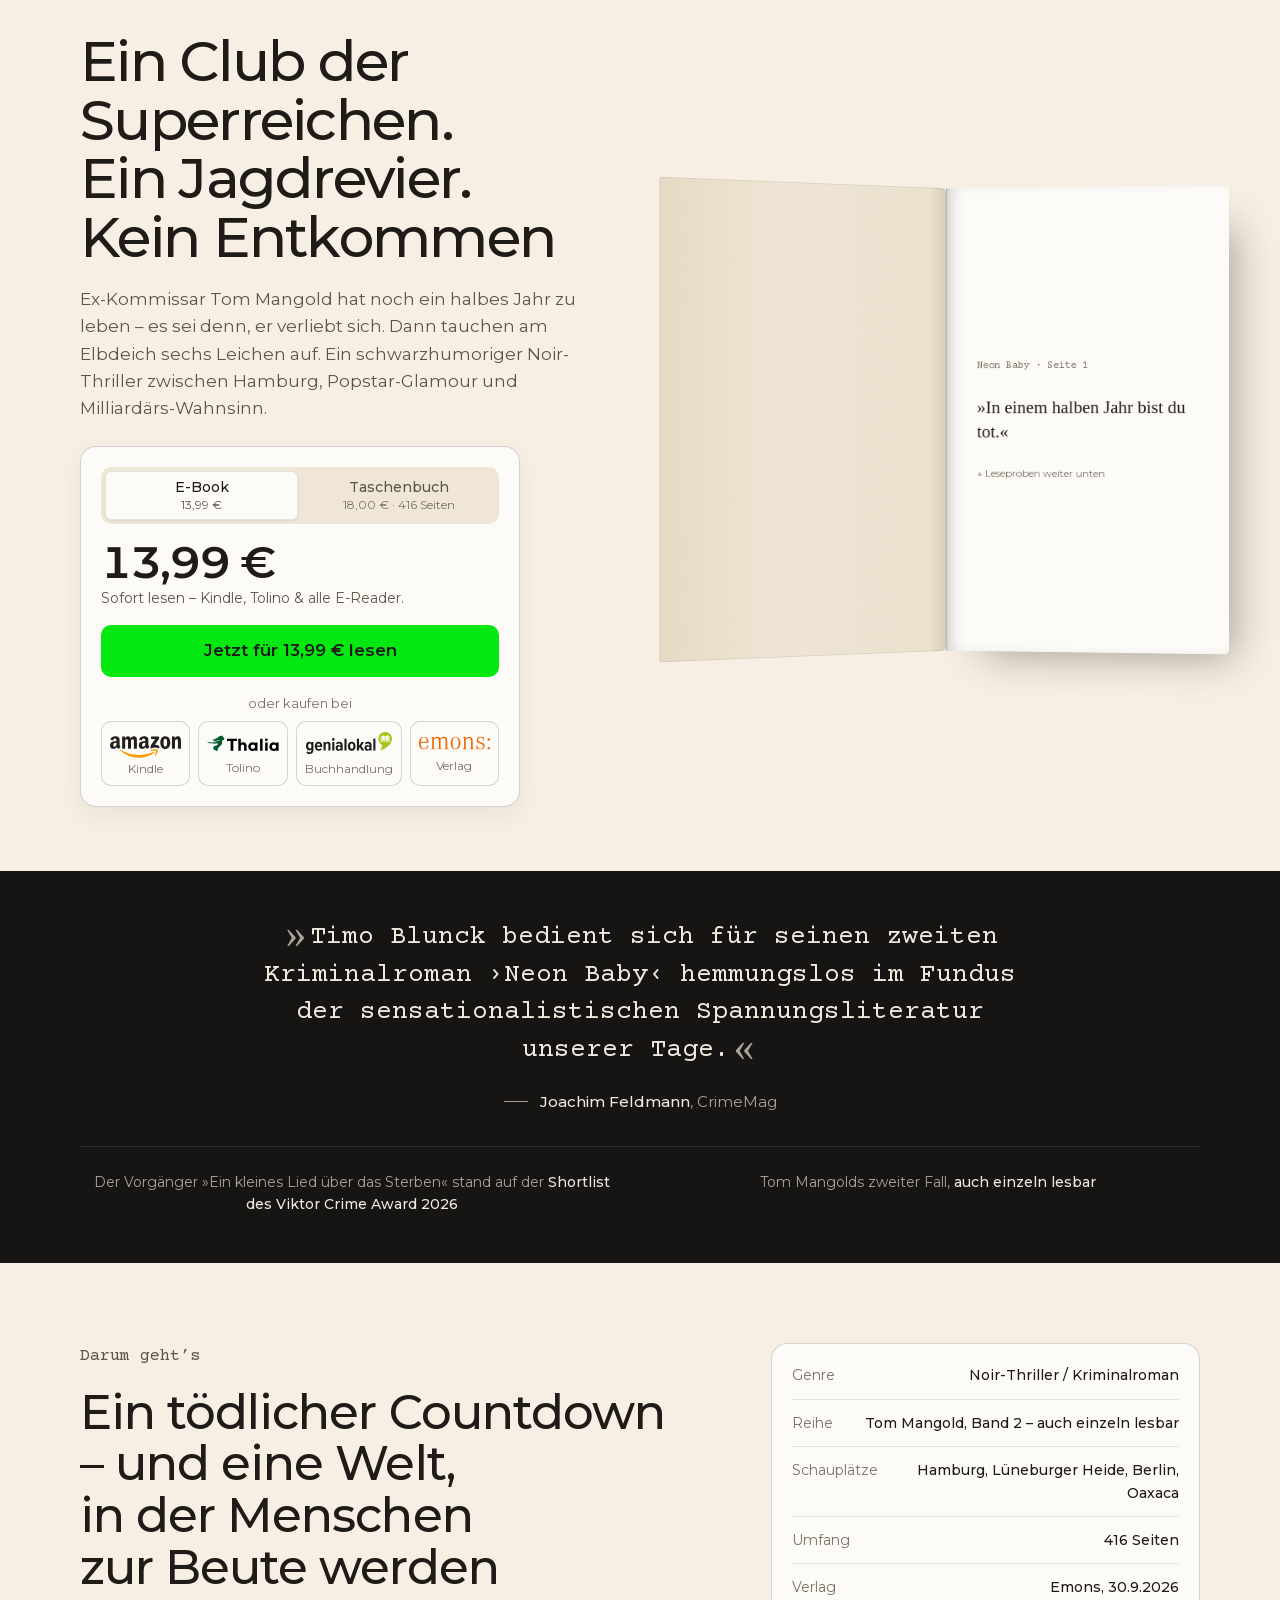
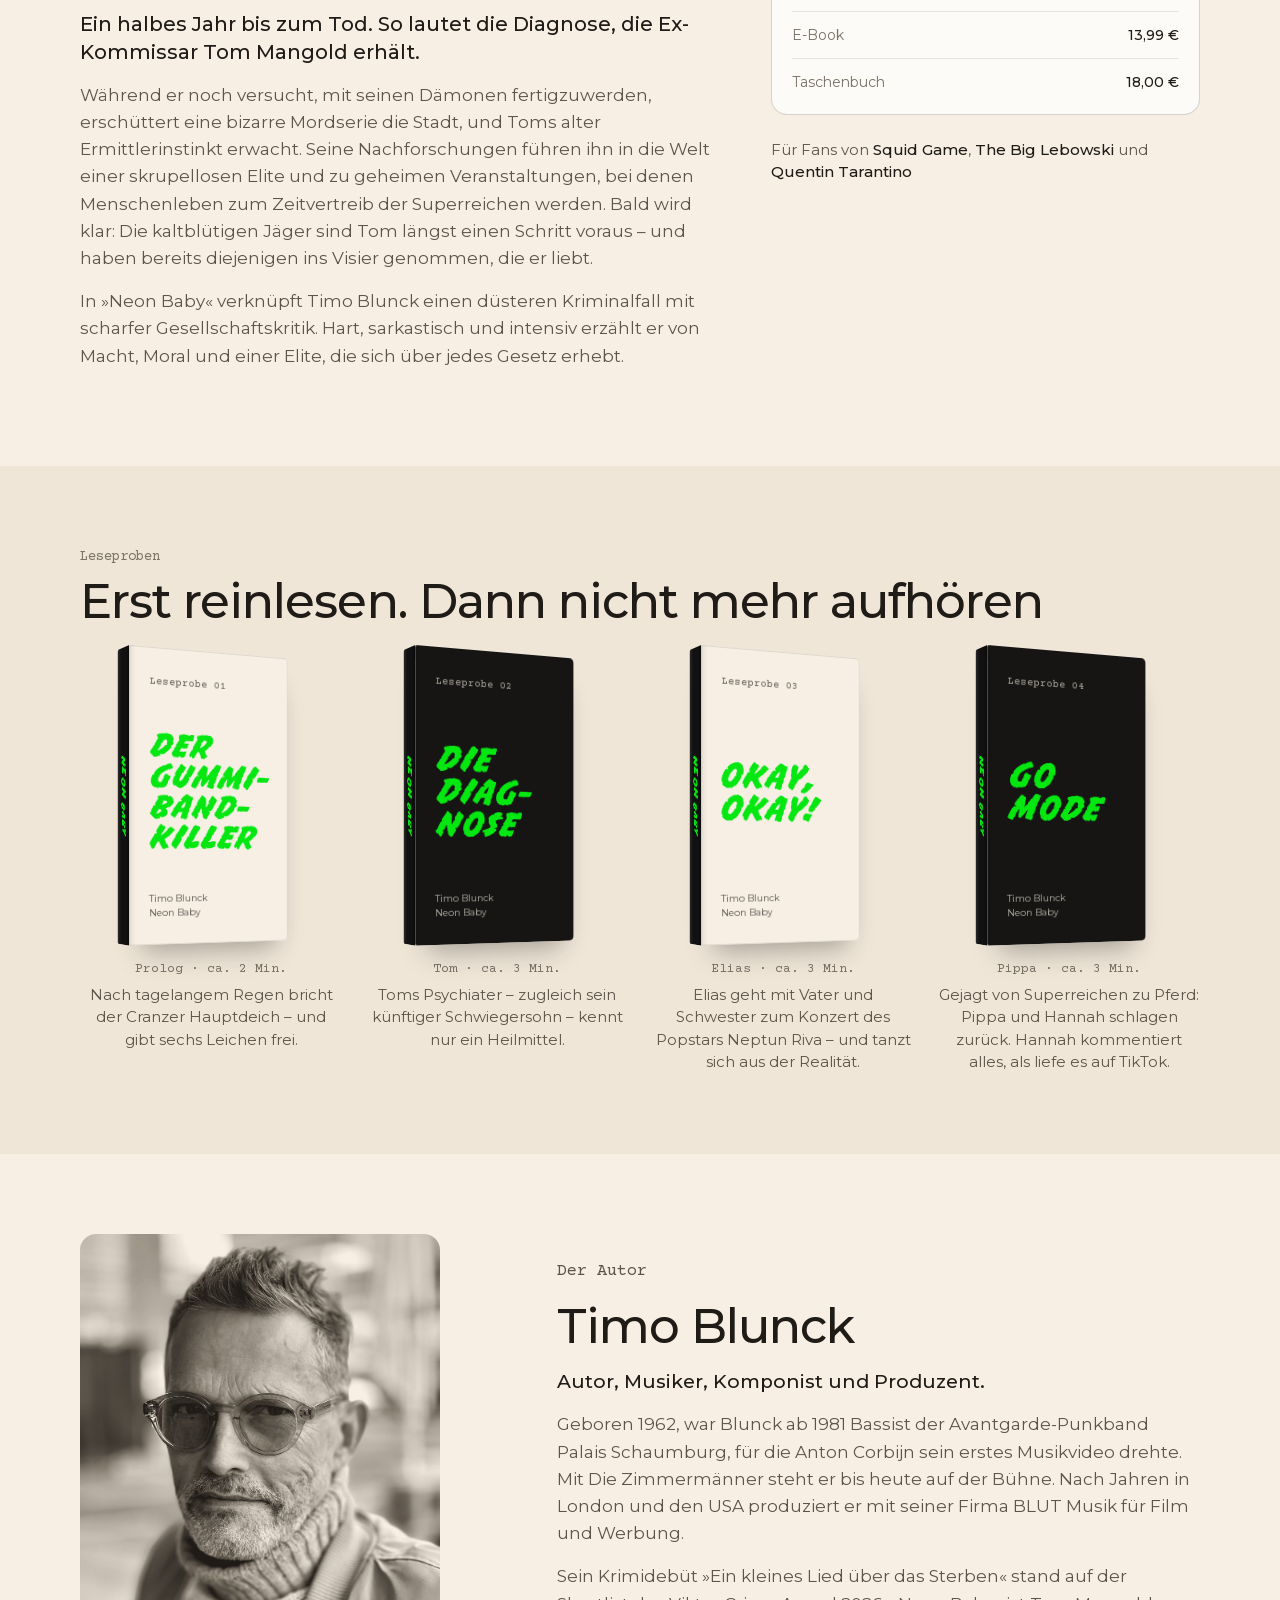
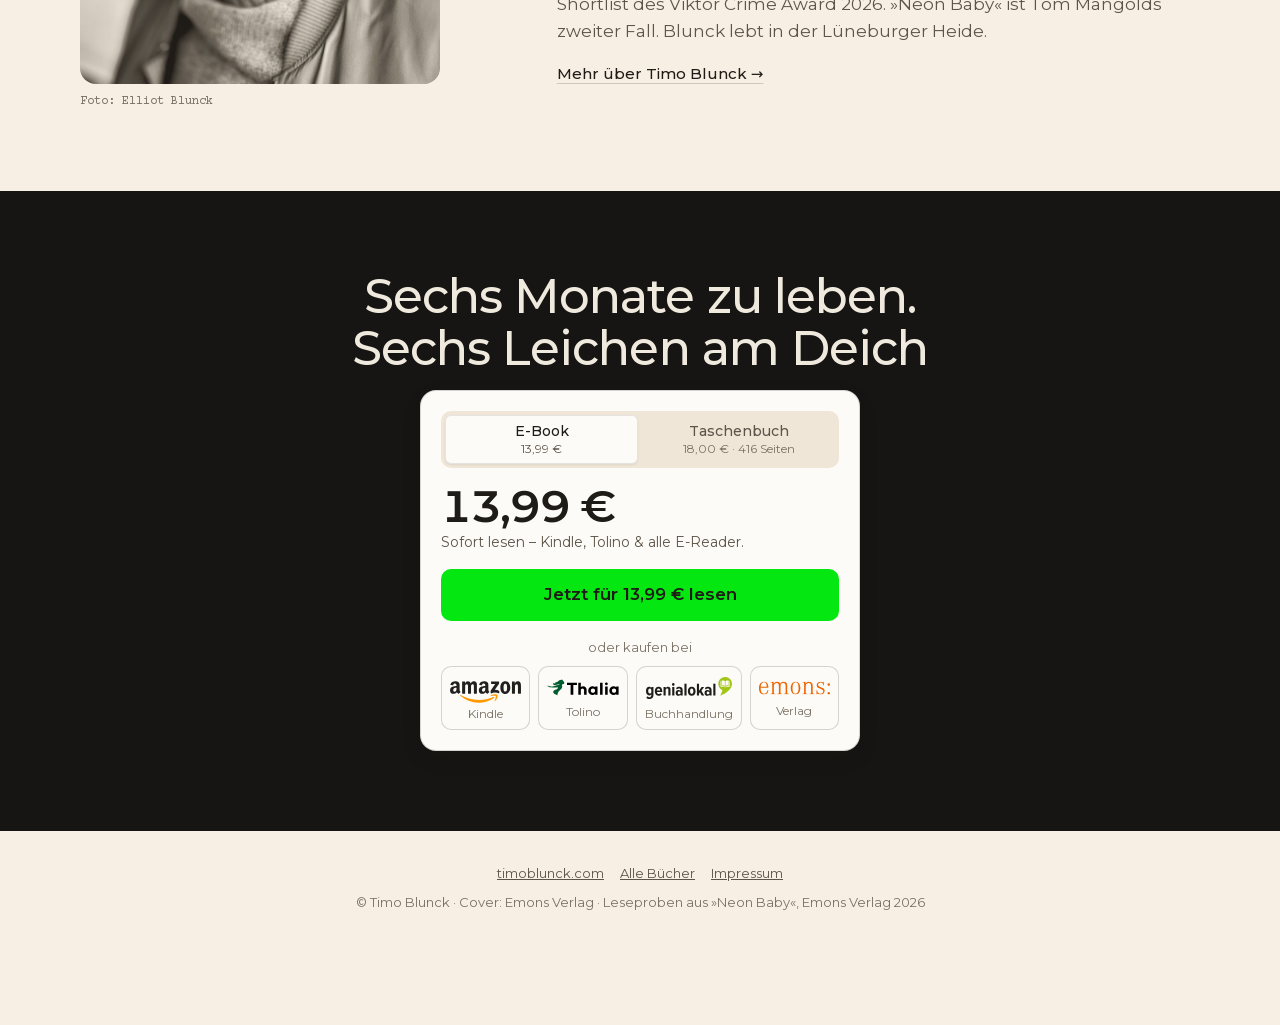
==== neonbaby/index.html @ 2742df44 "Neon Baby page: switch off 4,99 € offer until publisher confirms Normal prices (E-Book 13,99 €, Tasc" ====
<!DOCTYPE html>
<html lang="de">
<head>
<meta charset="utf-8">
<title>Neon Baby – der neue Thriller von Timo Blunck</title>
<meta name="viewport" content="width=device-width, initial-scale=1">
<meta name="description" content="»Neon Baby« – der neue Noir-Thriller von Timo Blunck. Ein Club der Superreichen. Ein Jagdrevier. Kein Entkommen. Jetzt als E-Book und Taschenbuch.">
<meta name="theme-color" content="#F7EFE4">
<link rel="canonical" href="https://www.timoblunck.com/neonbaby">
<meta property="og:type" content="book">
<meta property="og:title" content="Neon Baby – der neue Thriller von Timo Blunck">
<meta property="og:description" content="Ein Club der Superreichen. Ein Jagdrevier. Kein Entkommen. Jetzt als E-Book und Taschenbuch.">
<meta property="og:url" content="https://www.timoblunck.com/neonbaby">
<meta property="og:image" content="https://www.timoblunck.com/assets/images/neonbaby/neon-baby-og-2.jpg">
<meta property="og:image:width" content="1200">
<meta property="og:image:height" content="630">
<meta property="og:locale" content="de_DE">
<meta name="twitter:card" content="summary_large_image">
<link rel="icon" href="/assets/images/200830_TB_Site_Favicon.jpg" type="image/jpeg">
<link rel="apple-touch-icon" href="/assets/images/200830_TB_Site_Webclip.jpg">
<link rel="preload" href="/assets/fonts/Montserrat-200-normal-JTUSjIg1_i6t8kCHKm459WlhyyTh89Y.woff2" as="font" type="font/woff2" crossorigin>
<link rel="preload" href="/assets/images/neonbaby/neon-baby-cover-noarrow.jpg" as="image">
<script type="application/ld+json">
{"@context":"https://schema.org","@type":"Book","name":"Neon Baby","author":{"@type":"Person","name":"Timo Blunck","url":"https://www.timoblunck.com"},"publisher":{"@type":"Organization","name":"Emons Verlag"},"datePublished":"2026-09-30","inLanguage":"de","genre":"Kriminalroman","numberOfPages":416,"image":"https://www.timoblunck.com/assets/images/neonbaby/neon-baby-cover.jpg","workExample":[{"@type":"Book","bookFormat":"https://schema.org/EBook","isbn":"9783987074141"},{"@type":"Book","bookFormat":"https://schema.org/Paperback","isbn":"9783740829025"}]}
</script>
<style>
@font-face{font-family:"NB Sans";font-style:normal;font-weight:100 900;font-display:swap;src:url("/assets/fonts/Montserrat-200-normal-JTUSjIg1_i6t8kCHKm459WlhyyTh89Y.woff2") format("woff2")}
@font-face{font-family:"NB Mono";font-style:normal;font-weight:400;font-display:swap;src:url("/assets/fonts/CourierPrime-400-normal-u-450q2lgwslOqpF_6gQ8kELawFpWs39pvk.woff2") format("woff2")}

/* Direction: a paperback on a bookshop table. Cream paper and fluorescent
   green ink from the Emons cover; typewritten manuscript for meta.
   Green ink only in the cover lettering, the price sticker and the main buy button. */
:root{
  --page:#F7EFE4; --card:#FDFBF7; --raised:#EFE6D8; --line:rgba(31,27,22,.10); --line-2:rgba(31,27,22,.18);
  --text:#1F1B16; --text-2:#5E554A; --muted:#7B7266;
  --night:#161513; --night-card:#1C1A18; --n-text:#EFE9DE; --n-text-2:#AAA398; --n-line:rgba(239,233,222,.12);
  --neon:#04E711; --neon-press:#03CC0F;
  --ease:cubic-bezier(.22,1,.36,1);
  /* spacing scale: 4 8 12 16 24 32 48 64 */
  --s1:4px;--s2:8px;--s3:12px;--s4:16px;--s5:24px;--s6:32px;--s7:48px;--s8:64px;
  --sans:"NB Sans",system-ui,-apple-system,"Segoe UI",sans-serif;
  --mono:"NB Mono","Courier New",monospace; --serif:Georgia,"Iowan Old Style","Times New Roman",serif;
}
*{box-sizing:border-box}
[hidden]{display:none!important}
body.promo-off .is-promo{display:none!important}
body:not(.promo-off) .no-promo{display:none!important}
html{scroll-behavior:smooth;-webkit-text-size-adjust:100%}
body{margin:0;background:var(--page);color:var(--text);font-family:var(--sans);font-size:16px;line-height:1.6;font-weight:400;-webkit-font-smoothing:antialiased}
img,svg{display:block;max-width:100%}
img{height:auto}
a{color:inherit}
.wrap{width:min(1120px,100% - 40px);margin-inline:auto}
.sr{position:absolute;width:1px;height:1px;overflow:hidden;clip:rect(0 0 0 0);white-space:nowrap}

/* promo bar */
.promo{background:var(--night);color:var(--n-text);font-size:14px;font-weight:500;text-align:center;padding:8px 16px}
.promo b{color:var(--neon);font-weight:600}
.promo__left{color:var(--n-text-2)}
.promo__long{display:none}

/* hero */
.hero{padding:var(--s4) 0 var(--s7)}
.hero__grid{display:grid;grid-template-columns:1fr;gap:var(--s4);align-items:center}
.hero__copy{text-align:center;animation:rise .45s var(--ease) .1s both}
@keyframes rise{from{transform:translateY(8px)}to{transform:none}}
@keyframes enter{from{opacity:0;transform:translateY(8px)}to{opacity:1;transform:none}}
.hero .nb-author,.hero .nb-title{display:none}
.nb-author{width:168px;margin:0 0 8px}
.nb-title{width:100%;max-width:468px;margin:0;overflow:visible}
.face__arrow{position:absolute;inset:0;width:100%;height:100%;overflow:visible;pointer-events:none}
.t-arrow{animation:shoot .55s var(--ease) .6s both}
@keyframes shoot{0%{opacity:0;translate:-900px 420px}25%{opacity:1}100%{opacity:1;translate:0 0}}
.tagline{font-weight:500;font-size:30px;line-height:1.1;letter-spacing:-.02em;margin:var(--s2) 0 var(--s4);text-wrap:balance}
.sub{color:var(--text-2);margin:0 0 var(--s5);max-width:36rem;font-size:17px;line-height:1.6}

/* buy panel */
.buy{background:var(--card);border:1px solid var(--line-2);border-radius:16px;padding:20px;box-shadow:0 8px 24px rgba(31,27,22,.06);text-align:left;max-width:440px;margin:0 auto}
.fmt{display:grid;grid-template-columns:1fr 1fr;gap:4px;background:var(--raised);border-radius:10px;padding:4px;margin-bottom:16px}
.fmt button{font:inherit;border:0;background:transparent;border-radius:6px;padding:8px;cursor:pointer;color:var(--text-2);font-weight:500;font-size:14px;line-height:1.25;transition:background-color .15s var(--ease),color .15s var(--ease)}
.fmt button small{display:block;font-weight:400;font-size:12px;color:var(--muted)}
.fmt button[aria-pressed="true"]{background:var(--card);color:var(--text);box-shadow:0 1px 2px rgba(31,27,22,.08),inset 0 0 0 1px var(--line)}
.fmt button[aria-pressed="true"] small{color:var(--text-2)}
.price{display:flex;align-items:baseline;gap:12px;margin:0 0 4px;font-variant-numeric:tabular-nums}
.price__now{font-size:44px;font-weight:600;letter-spacing:-.03em;line-height:1}
.price__was{font-size:17px;color:var(--muted);text-decoration:line-through;text-decoration-thickness:1px}
.price__note{font-size:14px;color:var(--text-2);margin:0 0 16px;line-height:1.5}
.price__note strong{color:var(--text);font-weight:600}
.cta{display:flex;align-items:center;justify-content:center;width:100%;min-height:52px;background:var(--neon);color:var(--text);text-decoration:none;font-weight:600;font-size:17px;padding:12px 20px;border-radius:10px;transition:background-color .15s var(--ease),transform .12s var(--ease)}
.cta:hover{background:var(--neon-press)}
.cta:active{transform:scale(.98)}
.cta:focus-visible,.shop:focus-visible,.fmt button:focus-visible,.sample:focus-visible,.book:focus-visible{outline:2px solid var(--text);outline-offset:2px}
.shops__label{font-size:13px;color:var(--muted);margin:16px 0 8px;text-align:center}
.shops{display:grid;grid-template-columns:1fr 1fr;gap:8px}
.shop{display:flex;flex-direction:column;align-items:center;justify-content:center;text-align:center;min-height:64px;padding:8px 8px;border:1px solid var(--line-2);border-radius:10px;text-decoration:none;font-weight:500;font-size:14px;line-height:1.2;background:var(--card);transition:background-color .15s var(--ease)}
.shop small{font-weight:400;font-size:12px;color:var(--muted);margin-top:2px;white-space:nowrap}
.shop:hover{background:var(--raised)}
.shop__logo{display:block;width:auto;height:20px;max-width:100%;margin:2px 0 6px}
.shop__logo--amazon{height:22px;margin-top:6px;margin-bottom:2px}
.shop__logo--thalia{height:19px}
.shop__logo--genialokal{height:22px}
.shop__logo--emons{height:16px}


/* 3D book (moment) */
.stage{position:relative;display:grid;place-items:center;perspective:1800px;padding:4px 0;order:-1}
.book{--w:min(216px,52vw);--t:calc(var(--w)*.2);position:relative;width:var(--w);aspect-ratio:1000/1652;transform-style:preserve-3d;transform:rotateY(28deg);transition:transform 1.2s var(--ease);cursor:pointer;-webkit-tap-highlight-color:transparent}
.book:hover{transform:rotateY(20deg)}
.book>*{position:absolute;inset:0;border-radius:2px 6px 6px 2px}
.book__pages{background:repeating-linear-gradient(90deg,#fff 0 2px,#eee7da 2px 3px);transform:translateZ(calc(var(--t)*-1 + 1px));box-shadow:24px 28px 48px -16px rgba(31,27,22,.4)}
.book__back{background:var(--raised);transform:translateZ(calc(var(--t)*-1))}
.book__inside{background:var(--card);transform:translateZ(-1px);padding:13% 11%;display:flex;flex-direction:column;justify-content:center;font-family:var(--serif);color:var(--text);overflow:hidden;box-shadow:inset 14px 0 22px -14px rgba(0,0,0,.3)}
.book__inside .kicker{font-family:var(--mono);font-size:clamp(10px,2.4vw,12px);color:var(--muted);margin-bottom:10%}
.book__inside p{margin:0;font-size:clamp(15px,4.4vw,21px);line-height:1.35}
.book__inside .sig{font-family:var(--sans);font-size:clamp(10px,2.4vw,12px);color:var(--muted);margin-top:10%}
.book__cover{transform-origin:left center;transform-style:preserve-3d;transition:transform 1.2s var(--ease)}
.book__cover .face,.book__cover .inner{position:absolute;inset:0;backface-visibility:hidden;-webkit-backface-visibility:hidden;border-radius:2px 6px 6px 2px}
.book__cover .inner{overflow:hidden}
.book__cover .face img{width:100%;height:100%;object-fit:cover}
.book__cover .face::after{content:"";position:absolute;inset:0;background:linear-gradient(90deg,rgba(0,0,0,.07) 0,transparent 3%);pointer-events:none}
.book__cover .inner{transform:rotateY(180deg);background:linear-gradient(270deg,#d9cdb9 0,#ebe1cf 6%,#efe5d4 60%,#e6dac6 100%);display:grid;place-items:center;box-shadow:inset 0 0 0 1px rgba(0,0,0,.08)}
.book__cover .inner .nb-girl{width:28%;color:var(--text);opacity:.85}
.book__spine{left:calc(var(--t)*-1)!important;right:auto!important;width:var(--t);background:#111;transform-origin:right center;transform:rotateY(-90deg);border-radius:4px 0 0 4px!important;overflow:hidden}
.book__spine::after,.mb__spine::after{content:"";position:absolute;inset:0;background:linear-gradient(90deg,rgba(255,255,255,.10),transparent 30%,transparent 70%,rgba(0,0,0,.35))}
.spine__inner{position:absolute;top:0;left:var(--t);width:calc(var(--w)*1.652);height:var(--t);transform-origin:top left;transform:rotate(90deg);display:flex;align-items:center;gap:7%;padding:0 6%}
.spine__author{height:72%;width:auto;flex:none}
.spine__title{height:46%;width:auto;flex:none}
.spine__pub{margin-left:auto;font-family:var(--serif);font-size:calc(var(--t)*.36);color:#EFE9DE;line-height:1}
.book.is-open{transform:translateX(46%) rotateY(-6deg) scale(.84)}
.book.is-open .book__cover{transform:rotateY(-160deg)}
.book.is-peek .book__cover{transform:rotateY(-28deg)}

/* signature: printed bookshop price sticker */
.sticker{position:absolute;right:max(4px,calc(50% - 196px));top:0;width:clamp(88px,23vw,124px);aspect-ratio:1;border-radius:50%;background:var(--neon);color:var(--text);display:grid;place-items:center;text-align:center;transform:rotate(10deg);line-height:1;z-index:3;box-shadow:0 1px 1px rgba(31,27,22,.18),0 4px 10px rgba(31,27,22,.14)}
.sticker span{display:block;white-space:nowrap}
.sticker .s1{font-size:clamp(11px,2.8vw,13px);font-weight:500}
.sticker .s2{font-size:clamp(22px,6.2vw,32px);font-weight:600;letter-spacing:-.02em;margin:4px 0;font-variant-numeric:tabular-nums}
.sticker .s3{font-size:clamp(11px,2.6vw,12px);font-weight:500}

/* sections */
section{padding:var(--s8) 0}
.eyebrow{font-family:var(--mono);font-size:14px;color:var(--muted);margin:0 0 var(--s2)}
h2{font-weight:500;font-size:clamp(32px,6vw,48px);line-height:1.08;letter-spacing:-.02em;margin:0 0 var(--s4);text-wrap:balance}

.proof{background:var(--night);color:var(--n-text);padding:var(--s7) 0}
.quote{margin:0 auto;max-width:760px;text-align:center}
.quote .qm{font-family:var(--serif);font-size:1.6em;line-height:0;vertical-align:-.12em;color:var(--n-text-2);margin:0 .08em}
.quote p{font-family:var(--mono);font-size:clamp(20px,2.6vw,26px);line-height:1.45;margin:0 0 20px}
.quote cite{display:flex;align-items:center;justify-content:center;gap:12px;font-style:normal;font-size:15px;color:var(--n-text-2)}
.quote cite::before{content:"";width:24px;height:1px;background:var(--n-text-2)}
.quote cite b{color:var(--n-text);font-weight:500}
.proof__facts{list-style:none;margin:var(--s6) 0 0;padding:var(--s5) 0 0;border-top:1px solid var(--n-line);display:grid;gap:12px;font-size:14px;color:var(--n-text-2);text-align:center}
.proof__facts b{color:var(--n-text);font-weight:500}
.story__grid{display:grid;gap:var(--s6)}
.story p{margin:0 0 var(--s4);font-size:17px;color:var(--text-2)}
.story p.lead{font-size:20px;font-weight:500;color:var(--text);line-height:1.4}
.facts{list-style:none;margin:0;padding:8px 20px;border:1px solid var(--line-2);border-radius:16px;background:var(--card);align-self:start}
.facts li{display:flex;justify-content:space-between;gap:12px;padding:12px 0;border-bottom:1px solid var(--line);font-size:14px}
.facts li:last-child{border:0}
.facts span:first-child{color:var(--muted)}
.facts span:last-child{font-weight:500;text-align:right}
.story .fans{margin:var(--s5) 0 0;font-size:15px;color:var(--text-2);line-height:1.5}
.fans b{color:var(--text);font-weight:500}

/* reading samples */
.samples{background:var(--raised)}
.samples__grid{display:grid;gap:var(--s6) var(--s4);grid-template-columns:1fr 1fr;margin-top:var(--s5)}
.sample{all:unset;box-sizing:border-box;cursor:pointer;display:flex;flex-direction:column;align-items:center;text-align:center;perspective:1200px;-webkit-tap-highlight-color:transparent}
.sample:focus-visible{outline:2px solid var(--text);outline-offset:8px;border-radius:8px}
.mb{--w:min(150px,38vw);--t:calc(var(--w)*.17);position:relative;display:block;width:var(--w);aspect-ratio:115/190;transform-style:preserve-3d;transform:rotateY(26deg);transition:transform .5s var(--ease);margin-bottom:var(--s4)}
.mb>span{position:absolute;inset:0;border-radius:2px 5px 5px 2px}
.mb__back{background:var(--raised);transform:translateZ(calc(var(--t)*-1))}
.mb__pages{background:repeating-linear-gradient(90deg,#fff 0 2px,#eee7da 2px 3px);transform:translateZ(calc(var(--t)*-1 + 1px));box-shadow:14px 18px 28px -12px rgba(31,27,22,.4)}
.mb>.mb__spine{left:calc(var(--t)*-1);right:auto;width:var(--t);background:#111;transform-origin:right center;transform:rotateY(-90deg);border-radius:3px 0 0 3px;overflow:hidden}
.mb__spine .spine__inner{gap:0;justify-content:center;padding:0 10%}
.mb__spine .spine__title{height:44%}
.mb__inside{display:flex;align-items:center;padding:14%;background:var(--card);transform:translateZ(-1px);font-family:var(--serif);font-size:15px;line-height:1.35;color:var(--text);text-align:left;box-shadow:inset 10px 0 16px -10px rgba(0,0,0,.3)}
.mb__cover{transform-origin:left center;transform-style:preserve-3d;transition:transform .6s var(--ease)}
.mb__front,.mb__flip{position:absolute;inset:0;border-radius:2px 5px 5px 2px;backface-visibility:hidden;-webkit-backface-visibility:hidden}
.mb__front{display:flex;flex-direction:column;justify-content:space-between;padding:14% 12%;text-align:left;background:var(--page);color:var(--text);box-shadow:inset 0 0 0 1px var(--line)}
.mb__flip{transform:rotateY(180deg);background:linear-gradient(270deg,#d9cdb9 0,#ebe1cf 8%,#efe5d4 60%,#e6dac6 100%)}
.sample--dark .mb__flip{background:linear-gradient(270deg,#0d0c0b 0,#1c1a18 10%,#1c1a18 100%)}
.mb__front::before{content:"";position:absolute;inset:0;background:linear-gradient(90deg,rgba(0,0,0,.07) 0,transparent 4%);pointer-events:none;border-radius:inherit}
.sample--dark .mb__front{background:var(--night);color:var(--n-text);box-shadow:none}
.mb__no{font-family:var(--mono);font-size:11px;opacity:.7}
.mb__title{display:block;color:var(--neon)}
.mb__art{display:block;height:auto;overflow:visible}
.mb__by{font-size:10px;line-height:1.35;opacity:.75}
.mb__line{opacity:0;transform:translateY(4px);transition:opacity .25s var(--ease),transform .25s var(--ease)}
@media (hover:hover){.sample:hover .mb{transform:translateX(26%) rotateY(8deg)}.sample:hover .mb__cover{transform:rotateY(-135deg)}.sample:hover .mb__line{opacity:1;transform:none;transition-delay:.22s}}
.sample__meta{font-family:var(--mono);font-size:13px;color:var(--muted);margin-bottom:var(--s1)}
.sample__teaser{font-size:15px;line-height:1.5;color:var(--text-2);max-width:17rem}
@media (hover:none){.sample:hover .mb{transform:rotateY(26deg)}}

dialog.reader{border:0;padding:0;width:min(720px,100% - 16px);max-height:min(92vh,100%);background:var(--card);color:var(--text);border-radius:16px;box-shadow:0 24px 64px rgba(0,0,0,.35)}
dialog.reader::backdrop{background:rgba(22,21,19,.7)}
dialog.reader[open]{animation:enter .3s var(--ease)}
.reader__bar{position:sticky;top:0;display:flex;justify-content:space-between;align-items:center;gap:12px;padding:12px 16px;background:var(--card);border-bottom:1px solid var(--line);z-index:2}
.reader__bar b{font-family:var(--mono);font-weight:400;font-size:13px;color:var(--muted)}
.reader__close{white-space:nowrap;font:inherit;font-size:14px;font-weight:500;border:1px solid var(--line-2);background:var(--card);border-radius:8px;padding:6px 12px;cursor:pointer;transition:background-color .15s var(--ease)}
.reader__close:hover{background:var(--raised)}
.reader__body{padding:24px clamp(20px,6vw,56px) 8px;font-family:var(--serif);font-size:clamp(17px,2.4vw,18px);line-height:1.65}
.reader__body h3{font-family:var(--sans);font-weight:500;font-size:28px;line-height:1.15;letter-spacing:-.01em;margin:0 0 4px}
.reader__body .meta{font-family:var(--mono);font-size:13px;color:var(--muted);margin:0 0 24px}
.reader__body p{margin:0;text-indent:1.4em}
.reader__body p.ni,.reader__body h3+p,.reader__body .meta+p{text-indent:0}
.reader__body .gap{height:1em}
.reader__body .cut{text-align:center;text-indent:0;color:var(--muted);margin:12px 0}
.reader__body .lyric{text-indent:0;margin-left:1.4em;color:var(--text-2)}
.reader__body .news-h{font-family:var(--sans);font-weight:600;text-indent:0;font-size:17px;line-height:1.35}
.reader__body .news-k{font-family:var(--sans);font-weight:500;text-indent:0;margin-top:12px}
.reader__end{margin:20px clamp(20px,6vw,56px) 24px;padding:20px;border:1px solid var(--line-2);border-radius:12px;background:var(--page)}
.reader__end p{margin:0 0 12px;font-weight:500;font-size:17px;line-height:1.35}
.reader__end .alt{font-weight:400;font-size:14px;margin:12px 0 0;text-align:center;color:var(--text-2)}

/* author */
.author__grid{display:grid;gap:var(--s5);align-items:center}
.author__photo{max-width:360px;margin:0 auto;width:100%}
.author__photo img{width:100%;aspect-ratio:4/5;object-fit:cover;object-position:50% 20%;border-radius:16px}
.author__photo figcaption{font-family:var(--mono);font-size:12px;color:var(--muted);margin-top:8px}
.author p{font-size:17px;color:var(--text-2);margin:0 0 var(--s4)}
.author p.lead{color:var(--text);font-weight:500;font-size:19px;line-height:1.4}
.author .more{font-weight:500;font-size:15px;text-decoration:underline;text-decoration-color:var(--line-2);text-underline-offset:4px;transition:text-decoration-color .15s var(--ease)}
.author .more:hover{text-decoration-color:var(--text)}

/* final */
.final{background:var(--night);color:var(--n-text);text-align:center}
.final .eyebrow{color:var(--n-text-2)}
.final .sub{color:var(--n-text-2);margin:0 auto var(--s5)}
.final .buy{color:var(--text);margin:0 auto}

footer{padding:var(--s6) 0 112px;font-size:13px;color:var(--muted);text-align:center}
footer a{color:var(--text-2)}
footer nav{display:flex;gap:16px;justify-content:center;flex-wrap:wrap;margin-bottom:8px}

/* sticky mobile buy bar */
.sticky{position:fixed;left:8px;right:8px;bottom:8px;z-index:20;display:flex;align-items:center;gap:12px;background:var(--night);color:var(--n-text);border-radius:16px;padding:8px 8px 8px 16px;box-shadow:0 8px 24px rgba(0,0,0,.25);transform:translateY(140%);transition:transform .35s var(--ease)}
.sticky.show{transform:none}
.sticky__txt{flex:1;line-height:1.25;font-size:13px;color:var(--n-text-2)}
.sticky__txt b{display:block;font-size:17px;font-weight:600;color:var(--n-text)}
.sticky .cta{width:auto;min-height:44px;padding:8px 16px;font-size:16px;border-radius:8px}

@media (max-width:699px){.hero .sub{display:none}}
@media (min-width:700px){
  .promo__long{display:inline}.promo__short{display:none}
  .samples__grid{grid-template-columns:repeat(4,1fr);gap:var(--s6) var(--s5)}
  .mb{--w:176px}
  .shops{grid-template-columns:repeat(4,1fr)}
  .proof__facts{grid-template-columns:1fr 1fr;gap:var(--s6)}
  .tagline{font-size:40px}
}
@media (min-width:960px){
  .hero{padding:var(--s6) 0 var(--s8)}
  .hero__grid{grid-template-columns:1fr 1fr;gap:var(--s7)}
  .hero__copy{text-align:left}
  .tagline{margin:0 0 20px;font-size:clamp(44px,4.4vw,60px);line-height:1.04;letter-spacing:-.03em}
  .buy{margin:0}
  .stage{order:0;padding:var(--s4) 0}
  .book{--w:336px}
  .sticker{right:4%;top:0}
  section{padding:80px 0}
  .story__grid{grid-template-columns:1.5fr 1fr;gap:var(--s7)}
  .author__grid{grid-template-columns:.8fr 1.2fr;gap:var(--s7)}
  .sticky{display:none}
}
@media (prefers-reduced-motion:reduce){
  *,*::before,*::after{animation:none!important;transition:none!important}
}
</style>
</head>
<body class="promo-off">

<div class="promo is-promo" role="note"><span class="promo__long">Nur bis 31. Dezember: </span><b>Kindle-E-Book für 4,99 €</b> bei Amazon<span class="promo__short"> · bis 31.12.</span> <span class="promo__left"></span></div>

<header class="hero">
  <div class="wrap hero__grid">
    <div class="hero__copy">
      <h1 class="sr">Neon Baby – Kriminalroman von Timo Blunck</h1>
      <p class="tagline">Ein Club der Superreichen. Ein Jagdrevier. Kein Entkommen</p>
      <p class="sub">Ex-Kommissar Tom Mangold hat noch ein halbes Jahr zu leben – es sei denn, er verliebt sich. Dann tauchen am Elbdeich sechs Leichen auf. Ein schwarzhumoriger Noir-Thriller zwischen Hamburg, Popstar-Glamour und Milliardärs-Wahnsinn.</p>

      <div class="buy" id="kaufen" data-buy>
        <div class="fmt" role="group" aria-label="Format wählen">
          <button type="button" data-fmt="ebook" aria-pressed="true">E-Book<small class="is-promo">4,99 € statt 13,99 €</small><small class="no-promo">13,99 €</small></button>
          <button type="button" data-fmt="print" aria-pressed="false">Taschenbuch<small>18,00 € · 416 Seiten</small></button>
        </div>
        <div class="price">
          <span class="price__now" data-price>13,99 €</span>
          <span class="price__was is-promo" data-was>13,99 €</span>
        </div>
        <p class="price__note" data-note>Sofort lesen – Kindle, Tolino &amp; alle E-Reader.</p>
        <a class="cta" data-main target="_blank" rel="noopener" href="https://www.amazon.de/dp/B0GX2Z6HXD"><span data-main-label>Jetzt für 13,99 € lesen</span></a>
        <p class="shops__label" data-shops-label>oder kaufen bei</p>
        <div class="shops">
          <a class="shop" data-shop="amazon" target="_blank" rel="noopener" href="https://www.amazon.de/dp/B0GX2Z6HXD"><img class="shop__logo shop__logo--amazon" src="/assets/images/neonbaby/logos/amazon.svg" alt="Amazon" width="120" height="24"><small data-sub>Kindle</small></a>
          <a class="shop" data-shop="thalia" target="_blank" rel="noopener" href="https://www.thalia.de/shop/home/artikeldetails/A1079287779"><img class="shop__logo shop__logo--thalia" src="/assets/images/neonbaby/logos/thalia.svg" alt="Thalia" width="120" height="24"><small data-sub>Tolino</small></a>
          <a class="shop" data-shop="genialokal" target="_blank" rel="noopener" href="https://www.genialokal.de/Produkt/Timo-Blunck/Neon-Baby_lid_58415760.html"><img class="shop__logo shop__logo--genialokal" src="/assets/images/neonbaby/logos/genialokal.svg" alt="genialokal" width="120" height="24"><small>Buchhandlung</small></a>
          <a class="shop" data-shop="emons" target="_blank" rel="noopener" href="https://emons-verlag.de/p/neon-baby-7878"><img class="shop__logo shop__logo--emons" src="/assets/images/neonbaby/logos/emons.svg" alt="Emons Verlag" width="120" height="24"><small>Verlag</small></a>
        </div>
      </div>
    </div>

    <div class="stage">
      <div class="sticker is-promo" aria-hidden="true"><div><span class="s1">E-Book</span><span class="s2">4,99&thinsp;€</span><span class="s3">bei Amazon</span></div></div>
      <div class="book" id="book" role="button" tabindex="0" aria-label="Buch aufschlagen">
        <div class="book__back"></div>
        <div class="book__spine"><div class="spine__inner"><svg class="spine__author" viewBox="105 69 1131 377" aria-hidden="true"><g fill="#F7EFE4"><g class="a" transform="translate(0 0)"><g transform="translate(0.000000,2244.000000) scale(1.000000,-1.000000)"><path d="M489 2163 c-9 -2 -17 -6 -24 -13 -7 -7 -8 -10 -6 -13 3 -2 2 -3 -2
-3 -5 0 -5 0 -9 -7 -8 -17 -10 -37 -5 -42 2 -2 3 -4 3 -7 0 -6 13 -13 22 -12
3 1 7 1 10 2 5 0 11 3 15 7 0 1 2 3 4 4 4 2 11 11 11 14 0 1 1 3 2 4 5 7 8 19
6 21 -1 0 0 1 2 2 8 4 7 26 -2 38 -4 6 -17 8 -27 5z m7 -26 c1 -2 1 -7 0 -12
-1 -3 -1 -5 0 -6 1 -2 -1 -6 -4 -6 -1 0 -1 -1 -2 -3 -2 -9 -15 -21 -20 -19 -3
0 -5 6 -4 10 2 13 11 29 19 35 4 4 9 4 11 1z"/><path d="M413 2156 c-2 -3 -5 -6 -6 -8 -1 -3 -4 -7 -7 -10 -3 -3 -5 -6 -5 -6
0 -1 -2 -3 -3 -6 -2 -2 -4 -5 -4 -7 0 -1 -1 -2 -2 -3 -1 -1 -3 -3 -5 -6 -2 -2
-3 -4 -4 -4 -1 0 0 12 1 25 1 9 1 11 -4 12 -2 1 -4 2 -6 3 -5 4 -10 2 -16 -6
-1 -2 -2 -5 -4 -6 -1 -2 -3 -4 -4 -6 -1 -1 -3 -6 -6 -10 -5 -8 -4 -9 2 -13 4
-2 3 -2 -3 -2 -2 0 -4 0 -4 -1 0 0 -1 -2 -3 -4 -1 -2 -5 -8 -7 -12 -2 -5 -5
-11 -6 -13 0 -1 -2 -4 -2 -6 0 -2 -1 -4 -2 -6 -1 -5 16 -11 21 -8 3 2 3 3 3 5
-1 1 0 2 2 3 2 2 6 14 6 17 -1 1 -1 2 1 3 2 1 4 3 5 7 4 9 6 8 5 -1 0 -3 -1
-7 -1 -7 -1 -2 0 -15 1 -15 0 -1 3 -1 5 -1 l4 0 6 8 c4 4 9 11 12 15 7 11 9
11 5 0 -1 -3 -2 -7 -2 -8 1 -2 0 -4 -1 -4 -1 -1 -2 -3 -2 -6 0 -5 0 -5 4 -5
23 -5 25 -4 26 9 0 6 0 8 2 11 2 3 4 9 4 10 0 1 0 3 1 6 1 2 2 5 1 7 0 2 0 4
2 7 2 2 3 5 3 8 0 2 1 5 2 7 1 2 3 7 4 11 1 3 3 8 4 10 2 5 0 7 -5 7 -2 0 -4
0 -5 1 -3 3 -9 2 -13 -2z"/><path d="M301 2141 c-5 -4 -14 -21 -13 -24 0 -1 -1 -2 -2 -3 -2 0 -3 -2 -4 -3
0 -1 -2 -4 -4 -6 -2 -4 -3 -7 -4 -10 0 -4 -1 -6 -3 -8 -1 -2 -2 -4 -2 -4 0 -1
-1 -3 -3 -6 -1 -2 -3 -6 -4 -10 -3 -8 -1 -11 8 -16 2 -1 4 -3 5 -4 4 -4 8 -3
10 5 1 2 2 5 4 7 5 6 13 23 13 28 0 1 -1 3 -2 4 -3 3 -3 3 1 3 4 0 6 2 15 17
3 6 9 17 10 21 1 2 0 2 -3 4 -3 1 -6 4 -8 5 -5 4 -10 4 -14 0z"/><path d="M262 2134 c0 -1 -4 -1 -8 -1 -4 0 -10 -1 -13 -2 -3 0 -12 -1 -19 -2
-20 -2 -22 -3 -18 -13 0 -2 1 -6 1 -8 0 -6 1 -6 11 -5 l9 0 -2 -4 c-3 -6 -4
-8 -8 -14 -4 -8 -4 -10 0 -13 l2 -1 -4 -2 c-3 -1 -4 -3 -6 -7 -2 -4 -7 -15 -7
-16 0 -1 4 -3 6 -3 1 0 4 -2 6 -3 8 -8 14 -5 14 6 0 5 0 5 2 6 3 1 2 0 14 26
10 23 10 23 6 27 -3 2 -4 4 -4 5 0 2 0 2 3 0 3 -3 3 -3 8 -3 2 1 6 1 8 1 9 1
13 8 9 16 -1 2 -2 6 -2 7 0 2 -6 4 -8 3z"/><path d="M1091 2117 c-4 -6 -7 -11 -19 -34 -2 -3 -4 -7 -5 -8 -1 -2 -2 -7 -3
-12 l-1 -8 4 -4 c6 -6 5 -8 -5 -10 -9 -2 -11 -4 -15 -16 -1 -5 -4 -11 -6 -14
-2 -3 -4 -6 -4 -7 0 -1 -2 -5 -4 -8 -5 -9 -16 -37 -17 -43 0 -4 2 -8 7 -9 3
-1 4 -2 4 -7 0 -9 12 -23 20 -23 4 0 12 3 13 6 0 1 2 6 5 11 2 5 6 15 9 23 6
15 9 20 15 23 6 4 7 4 9 0 1 -1 3 -5 5 -8 3 -4 8 -11 11 -16 9 -13 19 -25 22
-27 5 -3 16 -2 19 1 3 2 8 5 18 9 2 0 5 1 7 1 3 0 7 3 7 6 0 2 -3 7 -10 16 -6
9 -7 10 -14 12 -3 2 -4 2 -4 5 -1 5 -4 11 -9 19 -6 10 -5 13 4 19 3 2 7 5 8 7
2 1 6 5 11 9 10 7 14 11 16 16 1 2 6 7 11 12 l9 9 0 5 0 5 4 1 c7 1 14 7 14
11 0 7 -33 24 -42 22 -8 -2 -23 -19 -25 -29 -1 -3 -2 -5 -5 -6 -2 -2 -5 -5 -7
-9 -3 -4 -5 -6 -7 -7 -2 -1 -5 -3 -7 -6 -5 -6 -11 -12 -18 -17 -7 -5 -9 -4 -5
3 1 2 3 6 4 9 2 3 6 10 9 15 22 34 21 49 -3 48 -5 0 -5 0 -7 3 -2 5 -10 9 -15
9 -3 0 -4 -1 -8 -7z"/><path d="M1008 2107 c-2 -1 -8 -3 -13 -4 -6 -2 -9 -3 -12 -6 -3 -2 -5 -3 -7
-3 -8 0 -27 -9 -32 -15 -5 -6 -9 -8 -15 -10 -12 -4 -46 -37 -50 -49 -1 -2 -4
-7 -8 -10 -7 -8 -15 -24 -17 -33 -1 -4 -2 -9 -3 -12 -1 -4 -1 -8 -1 -17 1 -15
2 -20 7 -21 4 -1 5 -2 4 -7 -1 -4 -1 -4 1 -6 1 -1 3 -4 5 -6 3 -4 4 -4 11 -5
4 0 10 -2 13 -2 6 -3 11 -2 22 0 6 2 13 3 16 4 6 1 22 7 27 9 10 6 23 23 27
34 4 11 2 27 -4 28 -2 0 -17 -11 -19 -15 -2 -2 -3 -3 -5 -3 -2 0 -7 -1 -10 -3
-12 -6 -22 -6 -27 -2 -4 5 -5 15 -2 23 3 5 3 7 0 12 -2 4 -2 4 -1 7 2 2 2 2
10 4 3 1 5 2 6 5 5 6 28 28 36 33 4 2 9 5 10 7 4 3 22 11 38 16 18 6 22 11 15
20 -4 5 -5 7 -6 16 -1 12 -4 14 -16 11z"/><path d="M812 2080 c-6 -5 -12 -14 -15 -24 -2 -4 -4 -10 -5 -11 -3 -3 -6 -9
-8 -15 -1 -5 0 -10 3 -14 3 -4 3 -6 -2 -6 -4 -1 -4 -1 -12 -22 -4 -10 -7 -12
-9 -4 -1 5 -3 28 -4 40 0 7 -2 19 -4 26 -1 4 -5 7 -10 8 -3 1 -6 3 -8 5 -6 5
-19 12 -21 10 -1 0 -3 -3 -4 -7 -1 -3 -3 -6 -4 -7 -1 -2 -3 -5 -4 -7 -1 -3 -5
-9 -9 -15 -4 -6 -7 -12 -8 -14 -1 -3 -3 -7 -5 -11 -5 -8 -6 -13 -3 -17 3 -5 2
-7 -4 -10 -2 -1 -4 -3 -5 -4 -3 -4 -15 -34 -18 -43 -3 -11 -4 -13 -10 -19 -9
-8 -8 -13 2 -23 4 -4 7 -5 10 -6 6 -1 9 -2 12 -6 13 -17 17 -18 25 -3 11 22
12 32 2 38 -3 2 -2 4 3 5 9 1 10 2 17 23 8 25 9 24 18 -8 3 -12 5 -20 7 -22 1
-1 2 -4 2 -5 0 -8 3 -16 6 -19 2 -1 4 -3 5 -4 3 -4 7 -6 14 -7 14 -1 16 0 18
8 1 3 3 9 6 14 19 36 19 37 8 43 -5 3 -3 5 6 5 5 0 11 3 14 7 5 8 14 27 21 48
2 5 4 10 6 12 1 1 3 5 5 9 2 4 4 8 5 10 6 10 1 20 -14 28 -5 3 -12 7 -16 11
-8 8 -8 8 -13 3z"/><path d="M611 2057 c-5 -5 -6 -7 -8 -14 -4 -10 -10 -24 -13 -27 -4 -4 -6 -13
-7 -21 0 -5 0 -9 0 -10 0 0 -2 -2 -4 -3 -4 -2 -5 -4 -7 -8 -2 -5 -4 -8 -12
-23 -1 -4 -5 -10 -6 -14 -5 -10 -6 -11 -15 -17 -8 -7 -11 -7 -13 -2 -3 5 -2
13 1 23 1 4 3 10 4 12 0 2 2 6 4 10 3 6 4 10 1 13 -1 2 0 3 11 9 2 2 4 4 7 10
2 4 6 12 9 17 9 17 8 25 -3 28 -9 2 -13 4 -19 9 -11 10 -20 7 -26 -9 -3 -8 -6
-15 -9 -16 -1 -1 -3 -3 -4 -6 -2 -2 -4 -6 -5 -8 -3 -6 -5 -9 -12 -24 -8 -15
-8 -18 -4 -23 3 -4 3 -4 -2 -11 -5 -6 -10 -16 -10 -22 -1 -3 -2 -8 -3 -10 -2
-8 -2 -24 0 -30 6 -15 19 -24 25 -17 2 3 5 2 12 -3 3 -4 7 -6 7 -6 1 0 3 -1 6
-2 2 -1 5 -2 9 -2 3 0 6 -1 7 -2 3 -2 6 -1 17 4 7 3 12 7 16 11 4 3 9 7 13 10
7 4 9 7 15 19 3 4 7 10 10 14 2 4 4 8 4 10 0 2 1 4 3 7 4 5 4 10 -2 19 -4 5
-4 5 5 7 9 2 16 9 21 25 4 9 9 20 12 25 2 2 3 5 3 8 1 2 3 8 5 14 5 18 4 21
-8 20 l-7 -1 -9 6 c-11 7 -12 7 -19 1z"/><path d="M388 2038 c-5 -3 -14 -16 -16 -22 -1 -4 -2 -8 -3 -10 -2 -2 -4 -6 -5
-8 -1 -3 -3 -6 -4 -7 0 -1 -3 -6 -4 -12 -2 -6 -5 -12 -7 -15 -5 -7 -6 -11 -3
-16 3 -7 1 -10 -7 -10 -2 0 -10 -10 -10 -13 -1 -4 -4 -12 -9 -23 -1 -3 -4 -8
-6 -11 -6 -6 -7 -9 -8 -19 -2 -13 0 -17 12 -26 2 -2 5 -6 6 -7 4 -6 7 -7 14
-5 2 1 8 2 13 2 13 1 16 3 10 9 -2 1 -3 3 -3 4 0 3 3 2 6 0 5 -6 7 -6 16 -5 4
1 10 2 14 3 8 0 12 2 17 5 2 1 6 3 8 4 12 4 16 8 18 21 1 4 3 9 4 10 3 6 1 13
-5 19 -3 4 -9 4 -21 1 -20 -6 -40 -11 -42 -11 -2 0 -1 3 3 5 11 7 22 29 24 46
0 5 1 7 2 7 1 1 3 1 4 2 2 1 3 3 11 21 3 7 7 14 8 15 6 7 15 26 14 32 -2 6 -6
8 -15 9 -6 0 -10 0 -18 3 -12 5 -13 5 -18 2z"/><path d="M227 2013 c-30 -5 -51 -11 -58 -19 -4 -4 -4 -6 2 -10 6 -4 6 -3 0
-13 -2 -4 -7 -12 -10 -18 -3 -7 -7 -13 -8 -15 -4 -6 -4 -10 1 -13 6 -2 6 -4 1
-5 -3 -1 -7 -3 -10 -4 -7 -2 -9 -5 -9 -11 0 -4 -2 -10 -10 -24 -3 -8 -4 -9 -1
-13 l1 -4 -5 -5 c-8 -8 -8 -14 1 -20 4 -3 9 -6 12 -9 7 -5 22 -16 29 -20 l6
-3 13 3 c13 4 24 8 25 10 1 1 1 3 0 6 0 3 0 4 2 7 3 3 5 3 9 -3 l5 -4 5 2 c9
3 27 14 31 18 7 8 10 14 9 26 0 17 -2 22 -10 26 -9 4 -9 5 -3 9 5 4 9 8 10 10
1 1 1 1 5 0 4 -1 5 -1 8 0 4 3 17 15 21 20 2 3 6 7 8 9 1 2 3 5 3 5 0 1 1 4 3
6 l3 5 -2 9 c-3 14 -6 20 -16 30 -12 12 -24 15 -29 8 -4 -5 -6 -5 -8 -1 -3 8
-7 9 -34 5z m27 -50 c7 -5 0 -15 -23 -26 -18 -9 -24 -9 -17 -2 1 2 2 5 2 6 0
1 2 5 4 9 6 10 5 12 -2 12 -7 0 -8 1 -3 2 11 3 35 2 39 -1z m-49 -74 c10 -1
11 -8 3 -18 -7 -9 -37 -24 -37 -19 0 1 18 37 21 41 l2 3 3 -3 c2 -2 4 -3 8 -4z"/></g></g></g></svg><svg class="spine__title" viewBox="86 352 4288 704" aria-hidden="true"><g id="nb-spine-title" fill="#04E711"><g class="a" transform="translate(0 0)"><g transform="translate(0.000000,2244.000000) scale(1.000000,-1.000000)"><path d="M1182 1880 c-22 -3 -33 -5 -47 -9 l-10 -2 -11 -11 c-13 -12 -14 -13
-17 -13 -4 0 -12 4 -20 11 -9 6 -12 7 -31 5 -18 -2 -44 -3 -54 -1 -17 2 -33 1
-48 -4 -7 -3 -18 -6 -23 -6 -11 -2 -20 -5 -24 -8 -7 -5 -7 -5 -31 -8 -20 -3
-32 -11 -37 -24 -4 -14 6 -65 17 -84 l3 -5 -1 -7 c-1 -4 -2 -10 -3 -13 -1 -8
-5 -16 -16 -32 -5 -8 -11 -18 -13 -22 -2 -4 -7 -12 -11 -19 -4 -6 -8 -13 -9
-16 -3 -7 -5 -9 -12 -19 -15 -21 -16 -35 -1 -46 6 -5 4 -11 -5 -15 -3 -2 -7
-4 -8 -6 -2 -3 -4 -4 -8 -5 -7 -2 -13 -6 -16 -11 -3 -5 -3 -7 -2 -26 0 -11 -1
-15 -9 -25 -4 -4 -17 -30 -21 -40 -1 -3 -5 -9 -8 -13 -16 -21 -24 -51 -17 -66
5 -9 20 -29 31 -39 15 -13 20 -16 42 -21 6 -1 14 -3 17 -3 6 -2 15 -1 22 3 9
4 20 6 38 4 35 -4 46 2 55 28 6 16 13 18 20 6 10 -21 19 -26 36 -22 6 1 14 2
23 2 22 1 24 2 28 7 5 6 9 8 13 8 3 0 5 1 12 8 10 10 12 14 14 30 1 6 3 15 5
22 2 6 5 14 5 19 1 5 5 17 8 28 13 38 11 43 -10 35 -5 -2 -14 -4 -30 -7 -22
-4 -26 -5 -37 -9 -7 -2 -14 -3 -34 -1 -14 1 -15 1 -24 -1 -17 -5 -34 -5 -39
-1 l-2 3 4 9 c6 12 14 26 28 48 14 24 12 22 28 24 7 1 17 3 22 4 14 3 14 3 18
-3 6 -10 15 -10 29 1 11 8 16 10 28 8 37 -3 47 8 51 54 1 17 2 18 10 35 9 20
12 34 6 38 -2 2 -19 1 -35 -3 -8 -1 -19 -3 -25 -4 -16 -1 -17 -2 -32 -5 -26
-6 -31 -4 -25 12 6 18 23 42 31 46 2 2 28 7 42 9 4 0 10 1 15 1 7 0 35 5 37 7
0 1 -1 4 -3 7 -4 11 0 29 13 63 3 9 4 12 4 15 -1 7 -5 18 -7 23 -3 4 -4 8 -2
8 2 1 3 0 6 -6 2 -5 2 -2 0 6 -3 11 2 13 6 2 l2 -6 0 9 c-1 7 -1 9 0 10 3 2 4
-1 5 -11 1 -10 2 -10 4 0 1 6 3 9 5 7 1 0 1 -4 0 -13 0 -15 0 -16 6 -11 4 4 8
6 9 4 1 -1 -6 -12 -12 -20 -7 -8 -11 -22 -14 -43 -1 -7 -3 -16 -4 -21 l-1 -9
3 -5 c4 -6 5 -7 14 -5 l4 0 -1 6 c0 4 0 5 1 3 l0 -3 3 2 3 1 -3 -2 c-1 -2 -2
-3 -2 -4 2 -1 7 8 10 15 5 16 8 20 21 22 4 1 7 2 8 2 0 0 2 0 4 0 6 1 11 0 18
-5 l6 -5 0 21 c1 21 1 23 7 43 3 13 4 41 1 48 -7 14 -13 15 -46 12z"/><path d="M618 1821 c-14 -8 -49 -56 -49 -68 0 -4 -10 -31 -13 -37 -2 -3 -5 -6
-7 -8 -9 -8 -24 -45 -23 -56 2 -10 5 -18 10 -27 10 -15 10 -18 -1 -18 -15 0
-17 -2 -32 -44 -13 -37 -18 -47 -23 -48 -8 -1 -13 18 -17 77 -2 27 -2 29 -5
41 -1 7 -1 9 0 13 2 6 2 9 -3 34 -10 55 -14 63 -40 69 -13 3 -14 4 -24 15 -10
10 -11 10 -28 18 -9 5 -19 10 -21 11 -9 7 -15 1 -22 -20 -5 -15 -6 -16 -13
-23 -5 -6 -6 -8 -10 -19 -6 -13 -10 -21 -26 -43 -17 -24 -23 -36 -27 -50 -1
-2 -3 -7 -6 -12 -13 -21 -15 -24 -18 -32 -6 -14 -5 -21 2 -31 10 -14 6 -22
-14 -31 -11 -5 -16 -13 -25 -38 -11 -26 -24 -60 -29 -70 -6 -12 -9 -22 -12
-37 -5 -18 -14 -35 -22 -40 -12 -7 -24 -25 -24 -33 0 -13 4 -20 22 -39 16 -17
18 -18 32 -19 17 -1 30 -9 36 -22 2 -2 6 -9 11 -14 4 -4 10 -11 12 -14 7 -8
19 -12 27 -8 10 6 24 30 36 63 3 7 7 18 9 25 5 12 6 22 3 33 -3 9 -4 11 -15
18 -6 3 -10 7 -10 8 -2 4 6 8 19 10 19 3 25 10 34 41 15 45 24 69 28 74 6 7
13 1 20 -18 4 -12 21 -77 24 -94 2 -11 2 -11 12 -23 6 -9 7 -12 6 -16 -1 -2
-1 -5 1 -12 1 -5 3 -14 3 -20 2 -15 4 -19 13 -23 3 -1 10 -8 17 -14 16 -16 21
-18 36 -17 4 0 10 0 15 -1 27 -6 37 1 43 29 1 9 2 11 8 20 2 3 4 8 5 11 1 5 5
12 13 26 13 21 27 49 31 61 7 21 4 32 -12 40 -9 4 -15 9 -15 12 0 3 4 4 22 5
34 3 43 11 60 49 3 7 7 15 9 17 4 5 10 19 16 35 4 8 7 17 9 19 1 3 3 8 3 12 1
4 3 10 5 15 2 5 5 15 8 23 6 18 10 25 15 30 5 4 6 7 12 21 2 6 7 14 11 20 11
17 14 26 12 41 -2 18 -6 27 -14 33 -11 9 -37 24 -50 30 -8 4 -10 5 -26 21 -22
23 -25 24 -34 19z"/></g></g><g class="a" transform="translate(1179 -657)"><g transform="translate(0.000000,2244.000000) scale(1.000000,-1.000000)"><path d="M1114 1222 c-17 -9 -45 -49 -50 -69 -1 -5 -3 -10 -4 -13 -1 -3 -3 -8
-4 -11 -3 -10 -7 -16 -12 -20 -9 -8 -24 -44 -23 -56 2 -10 5 -18 10 -27 10
-15 10 -18 -1 -18 -15 0 -17 -2 -32 -44 -13 -37 -18 -47 -23 -48 -8 -1 -13 18
-17 77 -2 27 -2 29 -5 41 -1 7 -1 9 0 13 2 6 2 12 -4 42 -10 49 -14 55 -39 61
-13 3 -14 4 -24 15 -10 10 -11 10 -28 18 -9 5 -19 10 -21 11 -9 7 -15 1 -22
-21 -4 -12 -6 -16 -13 -22 -5 -6 -6 -8 -10 -19 -5 -13 -11 -22 -24 -41 -17
-24 -23 -34 -27 -45 -3 -11 -4 -13 -13 -26 -12 -20 -17 -32 -17 -43 0 -5 1 -7
7 -15 9 -12 4 -20 -15 -29 -11 -5 -16 -13 -25 -38 -10 -26 -24 -60 -29 -70 -6
-12 -9 -22 -12 -37 -5 -18 -14 -35 -22 -40 -6 -4 -20 -19 -22 -25 -3 -6 -2
-16 2 -24 2 -5 6 -10 17 -22 17 -18 19 -19 33 -20 17 -1 30 -9 36 -22 2 -2 6
-9 11 -14 4 -4 10 -11 12 -14 10 -12 24 -13 34 -2 14 16 42 82 42 101 0 17 -3
23 -16 32 -10 6 -11 8 -10 10 1 3 8 6 17 8 21 4 27 9 36 41 20 61 26 77 32 77
8 0 14 -13 23 -48 12 -46 15 -58 17 -67 2 -11 2 -11 12 -23 6 -9 7 -12 6 -16
-1 -2 -1 -5 1 -12 1 -5 3 -14 3 -20 2 -15 4 -19 13 -23 3 -1 10 -8 17 -14 16
-16 21 -18 36 -17 4 0 10 0 15 -1 27 -6 37 1 43 29 1 9 2 11 8 20 2 3 4 8 5
11 1 5 5 12 13 26 13 21 27 49 31 61 7 21 4 32 -12 40 -9 4 -15 9 -15 12 0 3
4 4 22 5 34 3 43 11 60 49 3 7 7 15 9 17 4 5 10 19 16 35 4 8 7 17 9 19 1 3 3
8 3 12 1 4 3 10 5 15 2 5 5 15 8 23 6 18 10 25 15 30 5 4 6 7 12 21 2 6 7 14
11 20 11 17 14 26 12 41 -2 14 -4 22 -9 28 -5 7 -38 27 -55 35 -8 4 -10 6 -26
22 -22 22 -25 23 -33 18z"/><path d="M437 1156 c-3 -1 -12 -3 -19 -5 -8 -2 -21 -5 -30 -7 -21 -3 -32 -7
-52 -17 -10 -5 -24 -12 -31 -15 -10 -4 -14 -7 -21 -13 -5 -4 -13 -10 -18 -14
-13 -10 -20 -17 -27 -27 -3 -5 -11 -14 -18 -21 -17 -19 -21 -25 -21 -36 0 -8
3 -14 9 -19 10 -7 12 -9 12 -12 0 -2 -1 -3 -2 -3 -5 -1 -22 -3 -28 -3 -9 0
-26 -3 -28 -5 -7 -4 -12 -15 -31 -56 -18 -40 -22 -52 -25 -71 -2 -11 -3 -11
-7 -17 -5 -8 -7 -12 -4 -10 2 1 9 1 32 0 22 -1 22 -1 -1 1 -26 3 -25 2 -17 7
18 11 24 13 54 15 l11 0 30 16 c16 9 38 21 48 27 10 5 23 12 30 15 8 5 11 7
12 10 1 1 5 6 8 9 3 3 14 17 23 31 11 17 18 27 20 28 2 1 5 3 7 5 9 11 29 22
40 25 9 2 29 0 33 -3 3 -4 10 -13 12 -20 6 -15 5 -25 -6 -60 -9 -34 -9 -37 2
-45 9 -7 9 -8 -10 -20 -15 -9 -20 -13 -20 -14 0 -1 -1 -3 -3 -5 -4 -5 -6 -11
-5 -16 0 -7 -1 -10 -6 -16 -4 -3 -7 -8 -9 -13 -5 -10 -34 -47 -49 -63 -20 -20
-48 -29 -65 -20 l-6 4 -6 10 c-11 23 -13 41 -5 57 2 5 2 5 1 12 l-1 8 4 9 c2
5 5 13 6 18 2 9 4 13 11 27 3 4 4 7 4 8 -1 0 -13 -7 -46 -27 -5 -3 -16 -9 -25
-15 -19 -10 -20 -12 -24 -23 l-3 -7 -14 -9 c-8 -6 -15 -10 -15 -10 0 1 1 6 3
12 2 6 4 11 3 11 0 1 -6 -13 -9 -20 -1 -5 -2 -7 -6 -10 -7 -4 -7 -4 -3 12 2 7
3 12 3 13 -1 0 -5 -10 -7 -19 -3 -12 -3 -12 -16 -21 -15 -11 -15 -10 -11 -3 4
9 7 18 7 18 0 1 -4 -6 -8 -14 -4 -8 -8 -15 -9 -15 -5 -4 -5 -3 -4 -18 2 -29 8
-42 22 -51 13 -9 15 -13 10 -23 -8 -18 -3 -32 17 -44 52 -32 85 -44 121 -44
l9 0 7 4 c12 8 11 8 38 8 32 0 42 3 56 16 3 3 11 9 17 13 15 10 23 17 25 21 1
2 5 5 18 13 9 6 18 12 21 15 3 2 7 5 9 7 2 2 5 6 7 9 3 5 5 9 21 28 9 11 12
18 16 32 4 15 6 18 18 34 6 8 9 12 10 15 0 2 2 6 3 9 13 25 27 62 28 73 0 8 0
10 -6 17 -8 8 -10 12 -6 12 1 0 2 1 3 1 0 1 5 3 11 5 18 6 21 9 29 30 6 16 6
16 8 58 1 24 0 33 -5 43 -5 9 -8 18 -13 37 -11 36 -18 51 -40 76 -7 9 -12 11
-23 13 -6 2 -12 4 -24 9 -28 13 -45 17 -61 13z"/></g></g><g transform="translate(2556 362) scale(1.5616) translate(-102 -1642)"><g transform="translate(0.000000,2244.000000) scale(1.000000,-1.000000)"><path d="M1207 601 c-7 -2 -11 -6 -23 -24 -11 -16 -10 -16 -8 -24 3 -9 3 -9
-3 -9 -11 -2 -18 -9 -34 -37 -13 -22 -22 -33 -29 -37 -5 -2 -6 -2 -5 12 0 12
2 23 10 50 7 24 2 35 -15 37 -7 1 -11 2 -18 5 -14 6 -28 5 -36 -3 -15 -15 -26
-69 -18 -90 2 -7 3 -10 0 -18 -3 -11 -2 -21 6 -41 4 -12 4 -14 -2 -27 -3 -5
-8 -18 -11 -28 -4 -10 -9 -23 -11 -28 -10 -21 -8 -35 7 -50 6 -6 16 -12 21
-12 5 0 9 -2 14 -6 6 -6 8 -6 16 0 7 6 19 29 23 43 l1 7 -2 4 c-4 5 -4 6 1 8
9 2 14 8 22 28 5 14 7 17 16 29 6 7 8 11 8 14 1 5 3 6 7 6 9 -2 46 31 56 51 1
3 4 6 8 9 3 2 7 6 9 8 2 2 6 7 8 9 8 7 17 21 25 38 14 29 14 36 1 44 -6 3 -12
9 -14 14 -6 11 -20 20 -30 18z"/><path d="M885 551 c-1 0 -13 -1 -25 -3 -12 -2 -27 -4 -31 -5 -19 -4 -41 -10
-45 -12 -6 -2 -18 -10 -19 -11 0 -1 -1 -2 -3 -3 -4 -5 -3 -9 8 -15 7 -5 7 -6
-8 -29 -3 -5 -7 -13 -9 -17 -2 -4 -4 -9 -6 -11 -1 -2 -2 -4 -2 -5 0 0 -2 -3
-3 -5 -6 -8 -8 -14 -6 -18 0 -1 3 -3 7 -5 10 -5 9 -6 -9 -11 -18 -7 -20 -9
-21 -22 -1 -8 -1 -10 -4 -14 -1 -3 -3 -7 -4 -9 -1 -2 -3 -7 -5 -10 -7 -12 -8
-17 -4 -23 3 -5 3 -5 -5 -13 -6 -6 -8 -8 -9 -12 -2 -10 -1 -13 13 -22 5 -3 15
-11 23 -17 14 -11 32 -23 41 -28 4 -2 4 -2 11 0 20 3 50 14 54 18 1 2 1 3 0 8
-2 7 0 11 6 14 l4 3 2 -3 c11 -14 11 -14 23 -9 48 21 65 43 60 77 -4 23 -6 26
-19 31 -13 6 -13 7 1 17 6 4 9 7 10 10 3 4 5 5 10 3 7 -4 13 -1 30 14 8 8 13
13 17 19 3 5 8 10 10 12 2 2 4 6 6 9 1 4 3 8 5 10 l3 4 -1 9 c-1 5 -3 11 -3
13 -3 19 -28 49 -43 53 -17 5 -22 5 -27 -2 -4 -8 -9 -7 -11 0 -2 9 -10 12 -22
10z m0 -76 c30 -5 18 -24 -29 -47 -23 -11 -31 -12 -23 0 3 3 4 6 4 9 1 4 4 10
10 20 6 9 4 13 -8 12 -12 -1 -12 2 1 4 16 3 35 4 45 2z m-78 -112 c3 -4 6 -6
14 -7 15 -1 17 -13 3 -29 -2 -3 -6 -6 -9 -8 -2 -1 -6 -4 -7 -5 -7 -6 -36 -19
-39 -17 -3 1 -2 1 5 16 4 7 10 19 14 27 9 17 14 26 16 26 0 0 2 -1 3 -3z"/><path d="M576 533 c-2 -1 -5 -2 -8 -6 -3 -3 -6 -6 -7 -7 -1 -2 -4 -4 -5 -5 -5
-6 -14 -15 -20 -19 -3 -4 -6 -8 -9 -12 -1 -4 -3 -7 -4 -7 -2 0 -12 -10 -15
-15 -5 -7 -4 -11 5 -17 13 -10 13 -11 -1 -12 -24 -2 -36 -10 -46 -30 -3 -7 -8
-16 -10 -19 -3 -4 -7 -12 -9 -17 -8 -16 -12 -21 -20 -26 -7 -6 -10 -10 -10
-15 0 -3 -1 -8 -2 -11 -1 -4 -2 -9 -2 -11 -1 -2 -6 -12 -12 -22 -17 -30 -17
-32 -15 -38 2 -4 4 -6 9 -8 2 0 5 -3 8 -5 8 -7 16 -10 20 -8 4 2 7 1 14 -6 9
-8 13 -7 19 8 5 11 14 28 18 34 2 3 4 8 5 10 7 18 19 25 42 26 8 0 15 0 18 2
5 1 7 1 9 0 l2 -1 -4 -5 c-6 -6 -7 -7 -8 -18 -1 -5 -3 -16 -5 -25 -3 -12 -4
-18 -4 -23 1 -10 1 -10 13 -7 13 3 14 4 20 1 6 -3 11 -5 25 -6 16 -3 16 -3 21
2 10 9 16 28 16 50 l0 16 5 13 c7 21 8 27 8 41 0 7 0 14 -1 15 -1 3 0 4 4 8 9
11 13 21 13 35 0 4 1 11 2 15 1 5 2 11 3 16 0 4 2 14 4 21 4 14 10 41 11 51 0
5 0 6 -3 9 l-4 3 -11 0 -11 0 -10 5 c-6 3 -12 6 -14 7 -3 1 -9 3 -14 6 -16 7
-23 9 -30 7z m2 -102 c1 -1 -3 -27 -7 -39 -9 -36 -11 -38 -35 -41 -18 -2 -19
2 -6 22 2 4 5 9 5 10 2 4 8 13 16 23 3 3 8 9 12 14 8 11 13 14 15 11z"/><path d="M306 485 c-1 0 -13 -1 -25 -3 -23 -3 -30 -5 -54 -11 -19 -4 -39 -13
-41 -17 0 -1 -1 -2 -3 -3 -4 -5 -3 -9 8 -15 7 -5 7 -6 -8 -29 -3 -5 -7 -13 -9
-17 -2 -4 -4 -9 -6 -11 -1 -2 -2 -4 -2 -5 0 0 -2 -3 -3 -5 -6 -8 -8 -14 -6
-18 0 -1 3 -3 7 -5 10 -5 9 -6 -9 -11 -18 -7 -20 -9 -21 -22 -1 -8 -1 -10 -4
-14 -1 -3 -3 -7 -4 -9 -1 -2 -3 -7 -5 -10 -7 -12 -8 -17 -4 -23 3 -5 3 -5 -5
-13 -6 -6 -8 -8 -9 -12 -2 -10 -1 -13 13 -22 5 -3 15 -11 23 -17 16 -12 25
-18 38 -26 l7 -4 7 2 c20 3 50 14 54 18 1 2 1 3 0 8 -2 6 0 11 5 14 5 3 4 4
13 -7 6 -8 11 -6 41 11 35 20 44 42 32 82 -3 8 -4 9 -15 13 -13 6 -13 7 1 17
6 4 9 7 10 10 3 4 5 5 10 3 7 -4 13 -1 30 14 8 8 13 13 17 19 3 5 8 10 10 12
2 2 4 6 6 9 1 4 3 8 5 10 l3 4 -1 9 c-1 5 -3 11 -3 13 -3 19 -28 49 -43 53
-17 5 -22 5 -27 -2 -4 -8 -9 -7 -11 0 -2 9 -10 12 -22 10z m-1 -76 c31 -4 19
-24 -28 -47 -23 -11 -31 -12 -23 0 3 3 4 6 4 9 1 4 4 10 10 20 6 9 4 13 -8 12
-5 -1 -8 -1 -8 0 -3 4 36 8 53 6z m-77 -112 c3 -4 6 -6 14 -7 14 -1 16 -10 8
-23 -5 -7 -11 -13 -16 -16 -2 -1 -5 -2 -6 -4 -5 -4 -35 -18 -38 -16 -3 1 -2 1
5 16 4 7 10 19 14 27 9 17 14 26 16 26 0 0 2 -1 3 -3z"/></g></g></g></svg><span class="spine__pub">emons:</span></div></div>
        
        <div class="book__pages"></div>
        <div class="book__inside">
          <div class="kicker">Neon Baby · Seite 1</div>
          <p>»In einem halben Jahr bist du tot.«</p>
          <div class="sig">↓ Leseproben weiter unten</div>
        </div>
        <div class="book__cover">
          <div class="face"><img src="/assets/images/neonbaby/neon-baby-cover-noarrow.jpg" width="1000" height="1652" alt="Buchcover: Timo Blunck – Neon Baby, Kriminalroman, Emons Verlag"><svg class="face__arrow" viewBox="0 0 1358 2244" aria-hidden="true"><g fill="#000"><g class="t-arrow" transform="translate(0 0)"><g transform="translate(0.000000,2244.000000) scale(1.000000,-1.000000)"><path d="M697 1129 c-4 -2 -19 -9 -33 -15 -35 -15 -66 -31 -66 -32 0 0 5 -1
11 -2 6 0 11 -1 11 -1 0 -1 -14 -9 -22 -14 -6 -3 -6 -3 -4 -15 l1 -5 22 14
c12 8 23 15 23 15 0 -1 0 -2 -1 -4 -1 -5 -4 -27 -3 -28 0 -1 5 5 21 26 7 10
21 29 30 41 9 12 17 22 17 23 0 0 -3 -2 -7 -3z"/><path d="M376 937 c-54 -29 -64 -35 -91 -49 -8 -5 -24 -13 -35 -20 -59 -32
-75 -40 -79 -40 -8 0 -40 -4 -44 -6 -2 0 -7 -4 -13 -7 l-9 -5 3 -1 c2 -1 11
-2 21 -2 30 -3 19 -4 -16 -2 l-13 1 -6 -3 c-3 -2 -7 -4 -8 -5 l-3 -3 12 0 c6
0 16 -1 23 -1 l11 -1 -8 0 c-5 -1 -17 -1 -29 -1 l-21 1 -12 -8 c-7 -4 -13 -8
-14 -8 -2 -2 19 -7 36 -11 2 0 2 0 -4 -7 -4 -3 -6 -6 -6 -7 1 0 11 1 16 3 2 0
2 0 2 -5 -2 -10 -4 -31 -4 -32 0 0 3 2 6 4 5 3 6 4 14 20 8 17 11 22 11 21 0
-1 -9 -21 -13 -31 -1 -2 2 -1 14 8 l12 8 3 11 c2 11 6 21 8 23 1 0 1 0 0 -2 0
-2 -5 -20 -6 -26 l-1 -3 5 3 c5 3 5 4 8 13 3 9 9 20 10 19 0 0 -2 -5 -4 -11
-1 -6 -3 -11 -3 -12 1 -1 28 17 28 19 0 3 7 16 10 18 1 2 12 8 23 14 11 7 24
14 28 17 4 3 19 12 34 20 15 8 33 19 41 24 16 9 100 61 111 68 l7 4 -1 10 c0
5 0 10 0 10 0 0 -25 -13 -54 -30z"/></g></g></g></svg></div>
          <div class="inner"></div>
        </div>
      </div>
    </div>
  </div>
</header>

<div class="proof">
  <div class="wrap">
    <blockquote class="quote">
      <p><span class="qm">»</span>Timo Blunck bedient sich für seinen zweiten Kriminalroman ›Neon Baby‹ hemmungslos im Fundus der sensationalistischen Spannungsliteratur unserer Tage.<span class="qm">«</span></p>
      <cite><span><b>Joachim Feldmann</b>, CrimeMag</span></cite>
    </blockquote>
    <ul class="proof__facts">
      <li>Der Vorgänger »Ein kleines Lied über das Sterben« stand auf der <b>Shortlist des Viktor Crime Award 2026</b></li>
      <li>Tom Mangolds zweiter Fall, <b>auch einzeln lesbar</b></li>
    </ul>
  </div>
</div>

<section class="story" id="story">
  <div class="wrap story__grid">
    <div>
      <p class="eyebrow">Darum geht’s</p>
      <h2>Ein tödlicher Countdown – und eine Welt, in der Menschen zur Beute werden</h2>
      <p class="lead">Ein halbes Jahr bis zum Tod. So lautet die Diagnose, die Ex-Kommissar Tom Mangold erhält.</p>
      <p>Während er noch versucht, mit seinen Dämonen fertigzuwerden, erschüttert eine bizarre Mordserie die Stadt, und Toms alter Ermittlerinstinkt erwacht. Seine Nachforschungen führen ihn in die Welt einer skrupellosen Elite und zu geheimen Veranstaltungen, bei denen Menschenleben zum Zeitvertreib der Superreichen werden. Bald wird klar: Die kaltblütigen Jäger sind Tom längst einen Schritt voraus – und haben bereits diejenigen ins Visier genommen, die er liebt.</p>
      <p>In »Neon Baby« verknüpft Timo Blunck einen düsteren Kriminalfall mit scharfer Gesellschaftskritik. Hart, sarkastisch und intensiv erzählt er von Macht, Moral und einer Elite, die sich über jedes Gesetz erhebt.</p>
    </div>
    <div>
      <ul class="facts">
        <li><span>Genre</span><span>Noir-Thriller / Kriminalroman</span></li>
        <li><span>Reihe</span><span>Tom Mangold, Band 2 – auch einzeln lesbar</span></li>
        <li><span>Schauplätze</span><span>Hamburg, Lüneburger Heide, Berlin, Oaxaca</span></li>
        <li><span>Umfang</span><span>416 Seiten</span></li>
        <li><span>Verlag</span><span>Emons, 30.9.2026</span></li>
        <li><span>E-Book</span><span><span class="is-promo">4,99 € bei Amazon bis 31.12.</span><span class="no-promo">13,99 €</span></span></li>
        <li><span>Taschenbuch</span><span>18,00 €</span></li>
      </ul>
      <p class="fans">Für Fans von <b>Squid Game</b>, <b>The Big Lebowski</b> und <b>Quentin Tarantino</b></p>
    </div>
  </div>
</section>

<section class="samples" id="leseproben">
  <div class="wrap">
    <p class="eyebrow">Leseproben</p>
    <h2>Erst reinlesen. Dann nicht mehr aufhören</h2>
    <div class="samples__grid">
      <button class="sample" data-sample="s1" aria-label="Leseprobe 01: Der Gummiband-Killer öffnen">
        <span class="mb"><span class="mb__back"></span><span class="mb__spine"><span class="spine__inner"><svg class="spine__title" viewBox="86 352 4288 704" aria-hidden="true"><use href="#nb-spine-title"/></svg></span></span><span class="mb__pages"></span><span class="mb__inside"><span class="mb__line">Sechs Leichen! Deichbruch! Klimawandel enthüllt Mördergrube!</span></span><span class="mb__cover"><span class="mb__front"><span class="mb__no">Leseprobe 01</span><span class="mb__title"><svg class="mb__art" viewBox="-50 112 3840 3292" style="width:100.0%" role="img" aria-label="Der Gummiband-Killer"><g fill="currentColor"><path transform="translate(0 800) scale(1 -1)" d="M704 518C704 532 692 539 687 550C684 555 689 564 686 569C686 569 663 591 663 593C661 606 656 622 645 627C636 632 630 638 621 645C606 656 577 659 560 662C552 664 511 669 505 674C495 681 480 677 467 677C441 677 418 667 393 667C373 667 361 671 341 667C333 665 326 658 319 657C306 655 291 654 278 653C241 652 200 636 185 613C184 610 184 607 184 604C184 589 192 578 199 566C203 560 206 554 212 549C220 540 224 537 220 527C206 486 161 448 153 418C145 387 108 377 108 349C108 340 114 331 114 323C114 318 101 318 97 318C88 318 72 310 68 296C65 283 53 250 48 243C35 226 -4 192 -8 171C-11 157 -26 148 -26 134C-26 121 -21 102 -10 93C-5 89 -2 82 3 78C7 75 18 67 22 64C25 61 26 59 29 59H32C35 56 36 51 39 48C45 41 57 40 61 31C72 4 93 -2 120 -2C175 -2 231 20 281 43C288 47 291 57 294 64C297 73 279 88 288 92C309 100 323 71 354 76C358 76 390 85 396 87C409 91 425 110 434 113C466 121 469 148 500 162C508 166 520 176 527 180C534 184 540 192 546 198C569 221 585 241 609 264C616 271 624 278 624 289C624 310 612 300 609 313C607 319 628 332 633 338C642 347 644 345 655 347C673 351 699 389 699 405C699 430 674 432 674 459C674 477 704 482 704 518ZM500 451C504 430 501 420 488 401C473 378 507 367 496 353C489 343 464 358 433 327C416 310 413 302 391 283C373 266 358 254 323 233C317 230 259 198 248 190C241 185 216 177 204 177C202 177 200 178 200 181C200 185 204 190 207 192C214 198 213 210 221 215C230 220 281 295 292 313C299 324 317 346 317 354C317 363 296 368 300 374C308 384 344 394 350 400C358 407 361 415 365 424C370 434 403 484 414 489C429 495 441 495 459 495C479 495 496 479 500 451Z"/><path transform="translate(689 800) scale(1 -1)" d="M650 616C652 629 651 647 637 653C633 655 629 657 624 657C574 657 565 658 531 652C524 651 506 630 496 628C489 627 472 642 467 648C461 654 440 653 431 653C414 653 400 656 384 656C382 656 382 658 380 659C366 661 352 664 337 664C323 664 308 657 294 657C284 657 266 656 257 649C248 642 214 651 196 641C172 628 172 613 175 576C176 562 178 532 189 517L182 496C180 477 147 449 140 434C134 421 117 408 111 394C103 379 81 366 79 348C77 327 92 321 93 317C93 312 86 307 83 306C64 303 78 297 60 295C47 293 38 286 36 273C35 263 37 251 33 242C32 239 24 228 19 225C17 224 -5 192 -7 186C-11 176 -20 169 -27 161C-35 151 -48 125 -50 113C-51 101 -49 91 -42 81C-28 58 -39 70 -10 36C-1 26 15 19 23 17C25 16 40 12 43 10C47 8 51 6 57 6C80 6 67 12 96 12C114 12 128 4 144 4C190 4 183 45 198 48C208 51 209 42 212 34C219 17 227 7 244 7C248 7 252 9 257 9C265 9 294 6 303 7L307 8C314 15 321 22 327 19C329 18 335 22 336 23C338 25 352 35 353 36C357 41 359 47 361 53C363 60 364 66 366 73C369 81 376 91 377 98C385 137 436 199 382 179C373 176 319 176 310 172C294 164 264 177 244 177C239 176 232 174 227 174C219 174 189 174 190 184C191 190 219 227 223 232C227 236 251 270 256 270C288 270 307 273 312 273C316 273 317 262 322 259C325 257 328 256 332 256C349 256 352 271 375 271C386 271 394 266 405 266C421 266 435 273 442 291C451 312 449 320 455 342C461 361 484 381 482 405C481 416 425 408 414 408C372 411 344 396 338 411C336 417 372 475 391 475C403 475 440 480 451 477C461 473 485 480 496 480C542 480 541 480 588 480C596 480 605 478 610 483C628 501 626 510 629 538C633 573 647 581 650 616Z"/><path transform="translate(1239 800) scale(1 -1)" d="M700 537C700 544 695 548 694 555C694 563 698 571 698 579C698 580 699 583 697 584C694 586 664 617 660 621C640 640 616 657 594 658C576 660 560 668 542 668C519 668 499 673 476 672C443 671 450 661 423 658C415 658 405 676 388 673C338 666 292 658 267 652C257 650 237 645 227 641C216 636 201 629 192 619C165 591 225 555 200 524C190 512 180 482 169 471C153 456 96 350 86 346C70 339 61 316 62 297C63 269 58 258 58 249C59 234 46 240 36 239C21 237 20 225 13 210C8 201 -3 190 -5 179C-7 172 -16 162 -20 157C-29 148 -39 129 -42 116C-43 108 -48 101 -50 93C-51 86 -50 68 -50 61C-49 39 -32 30 -19 26C-5 23 -1 49 4 58C5 61 11 60 14 60C23 60 29 19 31 16C40 1 55 -10 73 -10C90 -10 121 38 123 47C123 52 126 56 129 60C132 65 137 73 141 78C145 84 154 98 156 102C159 110 188 166 203 171C228 179 250 182 256 176C264 167 269 149 280 120C285 107 304 105 304 73C304 51 311 38 316 30C325 16 344 25 346 15C347 10 345 -1 350 -3C358 -8 375 -14 387 -14C419 -14 478 23 501 46C512 57 512 65 508 72C499 85 490 99 478 118C458 150 446 174 439 211C437 221 446 235 455 239C460 240 477 244 480 247C485 251 505 257 510 261C531 276 515 279 526 287C542 298 562 299 570 315V319C570 331 566 329 558 339C554 343 565 345 569 345C583 345 579 346 593 346C615 346 612 349 624 360C628 365 637 368 638 375C640 395 667 404 670 415C671 419 672 423 676 426L691 448C690 464 701 485 700 500C700 505 699 510 698 514C697 522 701 529 700 537ZM495 487C495 477 499 462 484 442C482 439 445 390 420 382C412 380 389 351 382 347C344 326 299 311 297 311C292 311 288 317 288 321C287 334 338 404 337 424C337 431 322 436 327 441C335 451 354 451 363 459C373 468 387 506 397 509C417 515 453 518 471 515C489 513 494 496 495 487Z"/><path transform="translate(0 1660) scale(1 -1)" d="M667 598C645 642 640 652 633 666C624 685 613 687 567 681C546 678 551 679 526 673C509 669 513 665 505 655L488 662L480 659L471 654C464 645 463 641 456 632C453 629 450 625 446 625C438 623 426 634 406 631C372 625 363 612 332 597C318 590 304 585 291 578C267 565 173 504 162 482C156 472 143 467 137 457C132 448 109 423 103 410C97 392 101 356 77 354C64 353 59 356 47 341C41 332 35 310 28 301C21 291 16 272 11 255C3 228 -1 206 0 179C0 168 2 129 7 117C14 98 15 96 28 84C32 81 32 63 35 57C42 45 49 41 63 37C84 31 88 7 114 3C123 1 169 -7 175 -10C189 -15 197 -16 214 -15C215 -15 218 -13 220 -13C242 -8 267 17 268 12C277 -13 318 -6 337 -2C391 10 454 27 459 37C464 49 492 96 501 106C507 114 521 151 526 159C532 166 520 173 525 189C528 198 562 215 566 225C575 247 569 232 593 284C600 301 609 315 599 327C587 341 592 347 558 342C541 339 520 371 500 379C492 382 453 395 431 371C419 358 405 330 391 302C383 286 399 280 386 258C379 247 369 257 342 203C331 179 341 187 339 167C338 164 337 162 335 162C325 161 316 154 303 153C296 152 266 154 259 153C226 150 223 188 217 210C214 222 227 271 234 283C243 299 249 293 256 310C269 337 274 363 314 388C334 400 337 410 360 427C373 436 381 426 390 435C411 452 414 451 458 476C507 504 511 486 521 504C538 534 553 506 582 521C591 525 636 539 647 541C664 543 681 570 667 598Z"/><path transform="translate(655 1660) scale(1 -1)" d="M727 601C727 608 720 610 715 614C708 620 680 615 671 616C654 617 621 669 595 666C588 665 573 653 567 649C554 641 549 632 545 619C542 607 499 528 491 524C485 521 480 516 477 510C476 509 455 469 453 462C451 451 458 430 451 419C445 408 425 406 417 397C404 384 393 357 383 342C379 336 349 301 346 290C342 275 327 264 321 250C312 227 281 216 261 202C253 196 244 192 234 197C226 201 228 220 223 226V230C226 279 249 290 257 327C262 351 291 368 292 391C293 399 283 404 283 410C283 413 288 414 290 415C298 418 304 424 313 426C333 430 339 438 349 453C357 466 364 482 374 494C383 505 390 519 400 531C413 547 420 566 421 586C422 604 388 616 373 621C369 622 347 633 343 639C330 659 313 677 287 677C253 677 241 635 228 611C226 606 211 583 205 582C193 579 183 561 178 551C173 541 164 533 157 525C153 521 153 519 151 514C148 505 138 502 134 493C128 480 109 451 103 442C94 430 84 420 83 406C81 380 107 371 98 361C80 341 70 340 58 316C53 308 48 303 42 293C37 287 35 257 30 249C20 233 17 214 16 196C15 181 8 171 10 156C15 118 38 66 72 63C84 61 87 70 97 75C114 84 136 41 153 31C160 28 173 25 177 18C181 11 208 13 214 12C224 9 229 -3 242 -3C252 -3 263 -1 272 5C274 7 315 18 325 25C331 30 340 35 345 39C364 56 386 67 407 77C429 87 459 142 475 156C485 164 492 177 501 186C512 197 505 208 512 218C518 229 533 230 534 246C536 280 513 304 513 309C513 312 516 312 518 313C540 318 560 309 580 328C586 335 592 341 596 349C599 356 603 357 608 362C612 366 631 403 633 409C637 419 657 446 660 454C665 465 678 476 684 484C687 489 692 509 694 515C698 527 728 577 727 601Z"/><path transform="translate(1312 1660) scale(1 -1)" d="M888 648C885 675 850 662 824 677C818 681 808 690 800 690C786 691 764 701 747 699C731 697 722 679 711 668C695 652 685 651 675 629C672 622 658 602 653 595C648 590 643 586 637 581C631 576 622 571 615 566C607 560 599 553 593 545C584 534 575 522 568 509C558 493 517 468 514 446C513 438 518 418 506 416C504 416 502 417 499 417C479 420 443 351 420 348C418 348 416 349 416 351C415 356 430 397 429 410C425 458 467 562 462 596C460 614 423 620 407 627C402 629 397 644 391 647C374 656 364 665 342 664C339 664 335 663 332 662C298 650 274 604 252 580C233 560 222 564 210 536C205 522 174 498 164 481C159 473 153 466 150 458C149 453 136 440 132 437C125 432 121 422 122 414C123 406 153 375 162 373C169 371 186 360 180 357C169 351 153 354 141 359C134 362 127 365 119 365C102 364 102 346 94 336C87 328 76 324 67 318C61 313 49 292 48 289C46 279 16 243 10 234C-1 216 -11 197 -19 178C-26 162 -40 152 -45 140C-52 126 -45 110 -59 98C-67 90 -69 85 -70 74C-70 72 -70 69 -70 67C-69 55 -55 55 -48 48C-38 38 -36 31 -22 25C4 14 34 1 64 3C82 4 98 16 97 33C97 39 90 55 100 56C102 56 102 56 104 58C112 63 122 63 128 71C142 90 158 139 171 159C179 172 144 185 193 200C216 207 235 282 254 285L269 280C269 271 270 261 264 254C254 241 266 186 246 178C232 173 240 167 241 153C242 141 238 129 239 118C240 108 236 92 237 82C238 64 250 70 271 60C286 53 299 51 311 59C316 63 350 102 353 105C376 130 427 183 458 224C461 229 501 267 505 265C523 255 461 173 465 148C465 143 469 140 469 135C470 129 462 129 459 123C454 113 436 117 438 101C439 96 444 92 445 86C447 71 430 64 432 55C436 41 450 39 464 39C488 38 485 22 504 19C525 17 527 25 548 12C559 6 587 1 600 3C606 4 612 5 617 6C640 13 649 60 652 80C654 90 661 102 659 112C658 121 649 126 648 133C648 136 686 169 690 175C692 179 696 191 699 195C702 201 705 203 709 208C711 212 709 218 712 221C719 227 705 238 710 245C717 253 724 260 728 269C731 277 735 285 740 293C747 307 737 325 741 339C748 361 788 383 785 409C782 428 786 429 789 448C790 455 802 467 806 473C842 523 846 550 866 599C873 615 891 629 888 648Z"/><path transform="translate(2131 1660) scale(1 -1)" d="M888 648C885 675 850 662 824 677C818 681 808 690 800 690C786 691 764 701 747 699C731 697 722 679 711 668C695 652 685 651 675 629C672 622 658 602 653 595C648 590 643 586 637 581C631 576 622 571 615 566C607 560 599 553 593 545C584 534 575 522 568 509C558 493 517 468 514 446C513 438 518 418 506 416C504 416 502 417 499 417C479 420 443 351 420 348C418 348 416 349 416 351C415 356 430 397 429 410C425 458 467 562 462 596C460 614 423 620 407 627C402 629 397 644 391 647C374 656 364 665 342 664C339 664 335 663 332 662C298 650 274 604 252 580C233 560 222 564 210 536C205 522 174 498 164 481C159 473 153 466 150 458C149 453 136 440 132 437C125 432 121 422 122 414C123 406 153 375 162 373C169 371 186 360 180 357C169 351 153 354 141 359C134 362 127 365 119 365C102 364 102 346 94 336C87 328 76 324 67 318C61 313 49 292 48 289C46 279 16 243 10 234C-1 216 -11 197 -19 178C-26 162 -40 152 -45 140C-52 126 -45 110 -59 98C-67 90 -69 85 -70 74C-70 72 -70 69 -70 67C-69 55 -55 55 -48 48C-38 38 -36 31 -22 25C4 14 34 1 64 3C82 4 98 16 97 33C97 39 90 55 100 56C102 56 102 56 104 58C112 63 122 63 128 71C142 90 158 139 171 159C179 172 144 185 193 200C216 207 235 282 254 285L269 280C269 271 270 261 264 254C254 241 266 186 246 178C232 173 240 167 241 153C242 141 238 129 239 118C240 108 236 92 237 82C238 64 250 70 271 60C286 53 299 51 311 59C316 63 350 102 353 105C376 130 427 183 458 224C461 229 501 267 505 265C523 255 461 173 465 148C465 143 469 140 469 135C470 129 462 129 459 123C454 113 436 117 438 101C439 96 444 92 445 86C447 71 430 64 432 55C436 41 450 39 464 39C488 38 485 22 504 19C525 17 527 25 548 12C559 6 587 1 600 3C606 4 612 5 617 6C640 13 649 60 652 80C654 90 661 102 659 112C658 121 649 126 648 133C648 136 686 169 690 175C692 179 696 191 699 195C702 201 705 203 709 208C711 212 709 218 712 221C719 227 705 238 710 245C717 253 724 260 728 269C731 277 735 285 740 293C747 307 737 325 741 339C748 361 788 383 785 409C782 428 786 429 789 448C790 455 802 467 806 473C842 523 846 550 866 599C873 615 891 629 888 648Z"/><path transform="translate(2950 1660) scale(1 -1)" d="M499 593C499 606 481 603 474 611C468 617 440 632 433 640C411 666 399 685 362 685C350 685 339 678 329 673C298 655 281 638 264 604C259 594 251 588 245 578C236 564 227 553 217 540C212 533 209 528 205 521C200 512 214 505 211 496C209 489 172 484 169 478C166 472 161 464 159 458C157 454 126 418 122 415C107 401 98 385 93 366C87 342 93 341 89 329C86 317 74 311 65 302C59 297 55 291 51 284C47 275 43 263 36 253C25 240 11 224 -1 212C-11 200 -9 179 -19 167C-32 153 -37 121 -30 101C-23 80 -6 67 19 52C37 41 53 31 56 22C61 7 75 -3 92 -3C131 -3 121 25 136 46C142 55 146 65 153 73C160 82 164 95 176 99C188 104 211 140 217 153C220 159 230 168 233 174C236 180 240 182 243 187C248 197 264 232 269 238C280 250 285 268 285 284C285 316 258 317 258 325C258 328 264 328 265 328C279 330 293 328 306 331C340 336 348 391 373 395C378 396 385 411 388 416C391 421 418 464 421 467C434 482 450 494 456 512C461 531 476 538 481 557C483 564 499 585 499 593Z"/><path transform="translate(3349 1660) scale(1 -1)" d="M431 350C431 381 279 364 240 374C236 375 169 372 166 372C153 372 141 374 128 374C68 374 63 370 43 339C37 330 39 318 34 309C22 288 20 297 20 266C20 217 44 231 80 231C87 231 125 228 133 227C147 224 213 231 216 231C228 229 247 233 250 233C271 233 292 229 313 229C336 229 370 237 385 257C392 267 392 280 397 292C399 296 403 298 406 302C411 310 411 320 415 329C419 341 431 336 431 350Z"/><path transform="translate(0 2520) scale(1 -1)" d="M700 440C704 449 698 472 698 483C698 515 689 523 680 551C677 560 667 566 662 574C655 584 633 613 627 615C614 620 591 631 576 631C554 631 560 610 543 610C530 610 533 622 531 631C527 649 505 652 489 652C454 652 417 650 386 650C373 650 302 641 288 639C249 634 231 622 216 615C212 614 212 609 208 607C203 605 202 601 199 598V593C198 584 230 568 230 560C230 554 197 512 192 506C189 501 179 491 177 486C174 476 166 471 162 460C160 455 151 451 150 445C148 433 121 421 121 397C121 382 142 383 149 371C159 353 63 366 63 321C63 303 59 296 55 290C50 282 42 277 40 268C33 246 7 230 7 208C7 199 14 193 14 185C14 170 -30 170 -30 121C-30 119 -28 118 -27 116C-18 100 7 88 18 73C23 67 81 13 86 10C92 6 130 -28 137 -28C163 -28 190 -21 216 -18C230 -17 243 -10 257 -7C266 -5 278 -2 278 9C278 15 275 20 275 26C275 35 291 50 300 50C311 50 311 38 314 34C319 28 323 20 328 16L332 15C341 15 377 26 385 31C402 40 440 52 455 63C489 90 507 122 507 165C507 186 505 209 500 229C496 244 453 254 453 265C453 281 503 285 510 312L514 313C524 313 528 303 542 303C559 303 585 325 598 334C618 347 636 362 648 380C655 391 670 394 675 405C677 412 682 416 685 424C688 430 697 434 700 440ZM499 458C499 425 419 395 393 388C380 384 344 366 333 374C324 381 342 391 348 400C353 408 352 419 358 426C360 428 367 436 369 441C372 449 387 456 387 471C387 480 378 482 370 482C366 482 344 478 344 485C344 491 380 491 387 491C409 491 499 491 499 458ZM321 211C321 191 281 156 263 152C259 151 249 143 245 141C230 135 183 118 168 118C164 118 162 120 162 124C162 127 190 165 192 170C195 179 204 182 207 191C209 196 250 259 258 264C264 267 267 253 271 249C287 231 321 246 321 211Z"/><path transform="translate(670 2520) scale(1 -1)" d="M634 592C634 596 626 606 622 609C612 616 597 613 584 614C564 617 550 632 534 643C531 645 522 649 518 651C489 663 455 695 425 689C414 687 406 675 397 667C391 661 377 657 372 649C367 641 351 628 342 625C333 622 326 613 318 607C309 600 306 583 296 579C284 575 250 546 250 534C250 516 287 499 287 486C287 483 281 482 279 482C271 482 263 485 255 485C232 485 220 481 208 479C198 476 188 467 178 462C166 455 158 441 152 428C145 416 130 395 123 388C87 343 110 364 73 318C59 300 24 297 25 271C25 261 11 239 11 229C12 216 -66 126 -66 112C-66 98 -61 84 -48 80C-36 76 -35 69 -25 60C-18 53 -8 50 -2 44C13 30 17 66 47 20C60 -1 78 28 82 34C92 48 98 63 108 76C122 94 123 100 137 115C145 124 148 136 155 145C160 150 171 162 177 165C183 170 195 174 198 175C222 180 215 179 240 179C241 179 244 178 245 178C253 177 261 174 269 174C279 174 288 178 298 178C303 178 314 173 308 170C277 149 281 135 273 110C271 103 247 36 246 28C245 12 240 0 257 0C272 0 286 6 301 6C311 6 316 -1 324 -6C331 -11 391 -28 409 -28C410 -28 410 -26 410 -26C421 -24 424 -15 433 -9C438 -5 450 26 453 31C455 38 460 43 461 50C462 60 467 102 468 111C469 128 509 187 512 228C515 259 516 264 513 277C513 280 557 304 562 358C562 369 566 387 572 397C575 402 583 444 586 451C593 468 601 486 608 503C610 509 625 558 627 567C628 568 630 573 630 574C633 579 634 586 634 592ZM407 459C403 440 394 421 390 400C389 395 370 347 361 327C345 292 312 298 282 298C271 298 267 298 261 307C254 318 295 356 299 368C304 380 343 416 352 424C363 434 388 467 403 467C407 467 408 462 407 459Z"/><path transform="translate(1301 2520) scale(1 -1)" d="M754 551C753 556 749 561 746 565C734 577 702 603 687 610C671 618 648 665 633 665C615 665 563 607 559 589C557 579 550 571 547 562C543 554 538 544 530 540C518 535 504 500 498 488C496 482 496 474 497 467C500 446 510 441 511 429C512 425 508 424 505 424C497 424 496 425 488 425C472 425 436 313 421 325C406 338 418 440 415 460C414 469 413 477 418 483C421 487 415 551 413 564C407 614 368 599 357 620C350 633 340 641 329 648C322 653 313 659 305 663C301 666 299 671 294 671C274 671 272 630 254 621C245 617 238 597 233 589C212 558 177 533 165 498C161 486 127 459 124 429C123 417 140 409 133 395C127 381 104 382 98 375C80 355 79 346 65 321C59 310 50 292 40 274C35 265 21 248 12 217C9 209 6 203 0 195C-2 191 -11 178 -16 177C-24 175 -28 169 -35 163C-46 155 -52 148 -50 130C-48 115 -39 105 -31 96C-21 83 -16 67 5 67C19 67 41 53 46 33C48 27 68 2 70 -2C74 -11 85 -13 93 -13C113 -13 145 48 154 68C165 92 173 96 169 125C167 139 156 142 145 153C137 162 158 165 166 165C175 165 181 167 190 171C202 176 220 225 226 237C253 294 255 297 265 292C276 286 282 225 283 219C287 197 292 154 292 146C292 136 314 114 307 106C304 102 307 95 307 89C311 62 301 51 323 38C338 28 344 -3 375 -3C393 -3 402 -11 414 -11C439 -11 444 8 450 28C453 40 465 45 468 57C470 66 478 72 483 80C506 108 534 150 537 168C540 180 536 192 524 199C519 201 507 210 506 215C505 221 517 220 520 220C529 220 538 219 547 219C594 219 607 273 622 288C629 294 647 327 651 336C654 342 662 351 663 358C664 365 666 370 670 376C680 391 693 431 706 436C713 438 725 468 730 473C750 496 762 506 754 551Z"/><path transform="translate(2007 2520) scale(1 -1)" d="M704 518C704 532 692 539 687 550C684 555 689 564 686 569C686 569 663 591 663 593C661 606 656 622 645 627C636 632 630 638 621 645C606 656 577 659 560 662C552 664 511 669 505 674C495 681 480 677 467 677C441 677 418 667 393 667C373 667 361 671 341 667C333 665 326 658 319 657C306 655 291 654 278 653C241 652 200 636 185 613C184 610 184 607 184 604C184 589 192 578 199 566C203 560 206 554 212 549C220 540 224 537 220 527C206 486 161 448 153 418C145 387 108 377 108 349C108 340 114 331 114 323C114 318 101 318 97 318C88 318 72 310 68 296C65 283 53 250 48 243C35 226 -4 192 -8 171C-11 157 -26 148 -26 134C-26 121 -21 102 -10 93C-5 89 -2 82 3 78C7 75 18 67 22 64C25 61 26 59 29 59H32C35 56 36 51 39 48C45 41 57 40 61 31C72 4 93 -2 120 -2C175 -2 231 20 281 43C288 47 291 57 294 64C297 73 279 88 288 92C309 100 323 71 354 76C358 76 390 85 396 87C409 91 425 110 434 113C466 121 469 148 500 162C508 166 520 176 527 180C534 184 540 192 546 198C569 221 585 241 609 264C616 271 624 278 624 289C624 310 612 300 609 313C607 319 628 332 633 338C642 347 644 345 655 347C673 351 699 389 699 405C699 430 674 432 674 459C674 477 704 482 704 518ZM500 451C504 430 501 420 488 401C473 378 507 367 496 353C489 343 464 358 433 327C416 310 413 302 391 283C373 266 358 254 323 233C317 230 259 198 248 190C241 185 216 177 204 177C202 177 200 178 200 181C200 185 204 190 207 192C214 198 213 210 221 215C230 220 281 295 292 313C299 324 317 346 317 354C317 363 296 368 300 374C308 384 344 394 350 400C358 407 361 415 365 424C370 434 403 484 414 489C429 495 441 495 459 495C479 495 496 479 500 451Z"/><path transform="translate(2696 2520) scale(1 -1)" d="M431 350C431 381 279 364 240 374C236 375 169 372 166 372C153 372 141 374 128 374C68 374 63 370 43 339C37 330 39 318 34 309C22 288 20 297 20 266C20 217 44 231 80 231C87 231 125 228 133 227C147 224 213 231 216 231C228 229 247 233 250 233C271 233 292 229 313 229C336 229 370 237 385 257C392 267 392 280 397 292C399 296 403 298 406 302C411 310 411 320 415 329C419 341 431 336 431 350Z"/><path transform="translate(0 3380) scale(1 -1)" d="M735 525C735 543 678 580 664 591C660 594 654 599 649 601C642 603 626 609 621 614C616 617 610 616 604 615H596C593 613 585 612 582 609C576 605 537 572 534 569C519 555 508 550 505 527C504 519 498 511 489 507C466 498 458 483 445 465C436 455 423 458 415 451C406 445 396 434 391 425C386 416 320 377 310 377C309 377 309 380 309 382C309 392 328 404 332 422C334 428 365 468 368 471C374 478 380 484 386 492C389 496 398 506 400 511C409 529 433 557 441 583C442 587 447 600 442 613C434 635 408 637 400 641C393 645 374 641 365 642C358 643 359 664 353 669C346 674 324 693 316 693C310 693 303 694 298 692C291 688 273 658 265 654C261 652 226 595 225 593C219 587 214 579 209 574C204 568 199 561 196 554C189 539 171 528 171 510C171 503 157 476 160 469C167 454 184 454 184 437C184 428 182 425 173 425C155 425 113 423 106 398C103 391 86 352 80 343C71 331 59 324 54 310C44 283 23 269 12 244C5 227 -35 163 -39 141C-43 119 -32 114 -29 110C-25 103 -7 107 -7 93C-7 84 -10 76 -10 67C-10 53 32 -7 47 -7C62 -7 93 -5 100 14C103 24 124 56 130 65C152 106 171 143 181 161C191 178 222 201 238 201C241 201 243 201 246 200L250 194C253 183 257 172 263 163C268 156 270 146 276 141C283 134 308 76 315 67C342 26 352 -13 401 -12C431 -11 433 6 445 6C457 6 487 21 499 21C515 21 535 18 541 35C543 38 538 54 537 57C527 76 525 82 514 100C506 113 497 131 484 138C476 142 467 145 460 151L458 156C458 162 459 169 449 201C444 215 424 244 424 264C424 274 439 286 447 289C482 299 494 324 500 327C511 332 545 350 556 358C563 363 567 368 575 371C579 372 600 403 601 405C607 411 613 415 620 419C634 427 666 447 666 463C666 472 669 479 670 487C671 491 679 489 683 489C702 489 735 503 735 525Z"/><path transform="translate(665 3380) scale(1 -1)" d="M499 593C499 606 481 603 474 611C468 617 440 632 433 640C411 666 399 685 362 685C350 685 339 678 329 673C298 655 281 638 264 604C259 594 251 588 245 578C236 564 227 553 217 540C212 533 209 528 205 521C200 512 214 505 211 496C209 489 172 484 169 478C166 472 161 464 159 458C157 454 126 418 122 415C107 401 98 385 93 366C87 342 93 341 89 329C86 317 74 311 65 302C59 297 55 291 51 284C47 275 43 263 36 253C25 240 11 224 -1 212C-11 200 -9 179 -19 167C-32 153 -37 121 -30 101C-23 80 -6 67 19 52C37 41 53 31 56 22C61 7 75 -3 92 -3C131 -3 121 25 136 46C142 55 146 65 153 73C160 82 164 95 176 99C188 104 211 140 217 153C220 159 230 168 233 174C236 180 240 182 243 187C248 197 264 232 269 238C280 250 285 268 285 284C285 316 258 317 258 325C258 328 264 328 265 328C279 330 293 328 306 331C340 336 348 391 373 395C378 396 385 411 388 416C391 421 418 464 421 467C434 482 450 494 456 512C461 531 476 538 481 557C483 564 499 585 499 593Z"/><path transform="translate(1064 3380) scale(1 -1)" d="M470 606C469 624 455 639 437 643C435 643 432 645 430 645C425 645 410 642 406 643C399 646 393 651 386 653C370 658 334 681 318 681C297 680 270 647 254 633C238 618 241 592 226 577C211 563 206 541 191 527C178 515 172 494 164 478C160 472 155 453 150 449C133 435 119 411 119 399C120 382 131 380 128 362C127 354 117 356 109 354C104 352 90 354 87 351C78 338 58 327 55 312C53 297 43 289 37 274C33 263 5 210 -5 205C-16 198 -30 183 -35 171C-38 164 -50 113 -50 106C-49 77 1 31 1 31C10 15 13 -6 36 -5C47 -4 57 2 69 2C79 3 89 0 99 0C112 1 144 -5 143 11C143 25 117 36 126 46C138 57 151 29 162 21C165 19 167 16 171 16C199 14 194 18 223 19C241 20 260 19 278 19C294 19 321 38 333 39C345 39 364 49 375 54C387 59 399 69 401 84C402 90 413 112 413 118C414 131 430 140 433 165C434 176 420 207 408 215C398 223 380 220 369 219C334 218 272 201 234 200C228 200 195 192 193 196C185 213 229 214 244 237C258 258 264 257 277 288C292 323 297 325 302 337C308 353 303 354 310 376C316 391 327 382 334 387C343 393 356 420 361 429C365 435 383 464 387 473C392 482 397 487 402 496C408 507 421 513 427 523C430 529 471 580 470 606Z"/><path transform="translate(1594 3380) scale(1 -1)" d="M470 606C469 624 455 639 437 643C435 643 432 645 430 645C425 645 410 642 406 643C399 646 393 651 386 653C370 658 334 681 318 681C297 680 270 647 254 633C238 618 241 592 226 577C211 563 206 541 191 527C178 515 172 494 164 478C160 472 155 453 150 449C133 435 119 411 119 399C120 382 131 380 128 362C127 354 117 356 109 354C104 352 90 354 87 351C78 338 58 327 55 312C53 297 43 289 37 274C33 263 5 210 -5 205C-16 198 -30 183 -35 171C-38 164 -50 113 -50 106C-49 77 1 31 1 31C10 15 13 -6 36 -5C47 -4 57 2 69 2C79 3 89 0 99 0C112 1 144 -5 143 11C143 25 117 36 126 46C138 57 151 29 162 21C165 19 167 16 171 16C199 14 194 18 223 19C241 20 260 19 278 19C294 19 321 38 333 39C345 39 364 49 375 54C387 59 399 69 401 84C402 90 413 112 413 118C414 131 430 140 433 165C434 176 420 207 408 215C398 223 380 220 369 219C334 218 272 201 234 200C228 200 195 192 193 196C185 213 229 214 244 237C258 258 264 257 277 288C292 323 297 325 302 337C308 353 303 354 310 376C316 391 327 382 334 387C343 393 356 420 361 429C365 435 383 464 387 473C392 482 397 487 402 496C408 507 421 513 427 523C430 529 471 580 470 606Z"/><path transform="translate(2124 3380) scale(1 -1)" d="M650 616C652 629 651 647 637 653C633 655 629 657 624 657C574 657 565 658 531 652C524 651 506 630 496 628C489 627 472 642 467 648C461 654 440 653 431 653C414 653 400 656 384 656C382 656 382 658 380 659C366 661 352 664 337 664C323 664 308 657 294 657C284 657 266 656 257 649C248 642 214 651 196 641C172 628 172 613 175 576C176 562 178 532 189 517L182 496C180 477 147 449 140 434C134 421 117 408 111 394C103 379 81 366 79 348C77 327 92 321 93 317C93 312 86 307 83 306C64 303 78 297 60 295C47 293 38 286 36 273C35 263 37 251 33 242C32 239 24 228 19 225C17 224 -5 192 -7 186C-11 176 -20 169 -27 161C-35 151 -48 125 -50 113C-51 101 -49 91 -42 81C-28 58 -39 70 -10 36C-1 26 15 19 23 17C25 16 40 12 43 10C47 8 51 6 57 6C80 6 67 12 96 12C114 12 128 4 144 4C190 4 183 45 198 48C208 51 209 42 212 34C219 17 227 7 244 7C248 7 252 9 257 9C265 9 294 6 303 7L307 8C314 15 321 22 327 19C329 18 335 22 336 23C338 25 352 35 353 36C357 41 359 47 361 53C363 60 364 66 366 73C369 81 376 91 377 98C385 137 436 199 382 179C373 176 319 176 310 172C294 164 264 177 244 177C239 176 232 174 227 174C219 174 189 174 190 184C191 190 219 227 223 232C227 236 251 270 256 270C288 270 307 273 312 273C316 273 317 262 322 259C325 257 328 256 332 256C349 256 352 271 375 271C386 271 394 266 405 266C421 266 435 273 442 291C451 312 449 320 455 342C461 361 484 381 482 405C481 416 425 408 414 408C372 411 344 396 338 411C336 417 372 475 391 475C403 475 440 480 451 477C461 473 485 480 496 480C542 480 541 480 588 480C596 480 605 478 610 483C628 501 626 510 629 538C633 573 647 581 650 616Z"/><path transform="translate(2674 3380) scale(1 -1)" d="M700 537C700 544 695 548 694 555C694 563 698 571 698 579C698 580 699 583 697 584C694 586 664 617 660 621C640 640 616 657 594 658C576 660 560 668 542 668C519 668 499 673 476 672C443 671 450 661 423 658C415 658 405 676 388 673C338 666 292 658 267 652C257 650 237 645 227 641C216 636 201 629 192 619C165 591 225 555 200 524C190 512 180 482 169 471C153 456 96 350 86 346C70 339 61 316 62 297C63 269 58 258 58 249C59 234 46 240 36 239C21 237 20 225 13 210C8 201 -3 190 -5 179C-7 172 -16 162 -20 157C-29 148 -39 129 -42 116C-43 108 -48 101 -50 93C-51 86 -50 68 -50 61C-49 39 -32 30 -19 26C-5 23 -1 49 4 58C5 61 11 60 14 60C23 60 29 19 31 16C40 1 55 -10 73 -10C90 -10 121 38 123 47C123 52 126 56 129 60C132 65 137 73 141 78C145 84 154 98 156 102C159 110 188 166 203 171C228 179 250 182 256 176C264 167 269 149 280 120C285 107 304 105 304 73C304 51 311 38 316 30C325 16 344 25 346 15C347 10 345 -1 350 -3C358 -8 375 -14 387 -14C419 -14 478 23 501 46C512 57 512 65 508 72C499 85 490 99 478 118C458 150 446 174 439 211C437 221 446 235 455 239C460 240 477 244 480 247C485 251 505 257 510 261C531 276 515 279 526 287C542 298 562 299 570 315V319C570 331 566 329 558 339C554 343 565 345 569 345C583 345 579 346 593 346C615 346 612 349 624 360C628 365 637 368 638 375C640 395 667 404 670 415C671 419 672 423 676 426L691 448C690 464 701 485 700 500C700 505 699 510 698 514C697 522 701 529 700 537ZM495 487C495 477 499 462 484 442C482 439 445 390 420 382C412 380 389 351 382 347C344 326 299 311 297 311C292 311 288 317 288 321C287 334 338 404 337 424C337 431 322 436 327 441C335 451 354 451 363 459C373 468 387 506 397 509C417 515 453 518 471 515C489 513 494 496 495 487Z"/></g></svg></span><span class="mb__by">Timo Blunck<br>Neon Baby</span></span><span class="mb__flip"></span></span></span>
        <span class="sample__meta">Prolog · ca. 2 Min.</span>
        <span class="sample__teaser">Nach tagelangem Regen bricht der Cranzer Hauptdeich – und gibt sechs Leichen frei.</span>
      </button>
      <button class="sample sample--dark" data-sample="s3" aria-label="Leseprobe 02: Die Diagnose öffnen">
        <span class="mb"><span class="mb__back"></span><span class="mb__spine"><span class="spine__inner"><svg class="spine__title" viewBox="86 352 4288 704" aria-hidden="true"><use href="#nb-spine-title"/></svg></span></span><span class="mb__pages"></span><span class="mb__inside"><span class="mb__line">»In einem halben Jahr bist du tot.«</span></span><span class="mb__cover"><span class="mb__front"><span class="mb__no">Leseprobe 02</span><span class="mb__title"><svg class="mb__art" viewBox="-60 105 2875 2439" style="width:79.9%" role="img" aria-label="Die Diagnose"><g fill="currentColor"><path transform="translate(0 800) scale(1 -1)" d="M704 518C704 532 692 539 687 550C684 555 689 564 686 569C686 569 663 591 663 593C661 606 656 622 645 627C636 632 630 638 621 645C606 656 577 659 560 662C552 664 511 669 505 674C495 681 480 677 467 677C441 677 418 667 393 667C373 667 361 671 341 667C333 665 326 658 319 657C306 655 291 654 278 653C241 652 200 636 185 613C184 610 184 607 184 604C184 589 192 578 199 566C203 560 206 554 212 549C220 540 224 537 220 527C206 486 161 448 153 418C145 387 108 377 108 349C108 340 114 331 114 323C114 318 101 318 97 318C88 318 72 310 68 296C65 283 53 250 48 243C35 226 -4 192 -8 171C-11 157 -26 148 -26 134C-26 121 -21 102 -10 93C-5 89 -2 82 3 78C7 75 18 67 22 64C25 61 26 59 29 59H32C35 56 36 51 39 48C45 41 57 40 61 31C72 4 93 -2 120 -2C175 -2 231 20 281 43C288 47 291 57 294 64C297 73 279 88 288 92C309 100 323 71 354 76C358 76 390 85 396 87C409 91 425 110 434 113C466 121 469 148 500 162C508 166 520 176 527 180C534 184 540 192 546 198C569 221 585 241 609 264C616 271 624 278 624 289C624 310 612 300 609 313C607 319 628 332 633 338C642 347 644 345 655 347C673 351 699 389 699 405C699 430 674 432 674 459C674 477 704 482 704 518ZM500 451C504 430 501 420 488 401C473 378 507 367 496 353C489 343 464 358 433 327C416 310 413 302 391 283C373 266 358 254 323 233C317 230 259 198 248 190C241 185 216 177 204 177C202 177 200 178 200 181C200 185 204 190 207 192C214 198 213 210 221 215C230 220 281 295 292 313C299 324 317 346 317 354C317 363 296 368 300 374C308 384 344 394 350 400C358 407 361 415 365 424C370 434 403 484 414 489C429 495 441 495 459 495C479 495 496 479 500 451Z"/><path transform="translate(689 800) scale(1 -1)" d="M499 593C499 606 481 603 474 611C468 617 440 632 433 640C411 666 399 685 362 685C350 685 339 678 329 673C298 655 281 638 264 604C259 594 251 588 245 578C236 564 227 553 217 540C212 533 209 528 205 521C200 512 214 505 211 496C209 489 172 484 169 478C166 472 161 464 159 458C157 454 126 418 122 415C107 401 98 385 93 366C87 342 93 341 89 329C86 317 74 311 65 302C59 297 55 291 51 284C47 275 43 263 36 253C25 240 11 224 -1 212C-11 200 -9 179 -19 167C-32 153 -37 121 -30 101C-23 80 -6 67 19 52C37 41 53 31 56 22C61 7 75 -3 92 -3C131 -3 121 25 136 46C142 55 146 65 153 73C160 82 164 95 176 99C188 104 211 140 217 153C220 159 230 168 233 174C236 180 240 182 243 187C248 197 264 232 269 238C280 250 285 268 285 284C285 316 258 317 258 325C258 328 264 328 265 328C279 330 293 328 306 331C340 336 348 391 373 395C378 396 385 411 388 416C391 421 418 464 421 467C434 482 450 494 456 512C461 531 476 538 481 557C483 564 499 585 499 593Z"/><path transform="translate(1088 800) scale(1 -1)" d="M650 616C652 629 651 647 637 653C633 655 629 657 624 657C574 657 565 658 531 652C524 651 506 630 496 628C489 627 472 642 467 648C461 654 440 653 431 653C414 653 400 656 384 656C382 656 382 658 380 659C366 661 352 664 337 664C323 664 308 657 294 657C284 657 266 656 257 649C248 642 214 651 196 641C172 628 172 613 175 576C176 562 178 532 189 517L182 496C180 477 147 449 140 434C134 421 117 408 111 394C103 379 81 366 79 348C77 327 92 321 93 317C93 312 86 307 83 306C64 303 78 297 60 295C47 293 38 286 36 273C35 263 37 251 33 242C32 239 24 228 19 225C17 224 -5 192 -7 186C-11 176 -20 169 -27 161C-35 151 -48 125 -50 113C-51 101 -49 91 -42 81C-28 58 -39 70 -10 36C-1 26 15 19 23 17C25 16 40 12 43 10C47 8 51 6 57 6C80 6 67 12 96 12C114 12 128 4 144 4C190 4 183 45 198 48C208 51 209 42 212 34C219 17 227 7 244 7C248 7 252 9 257 9C265 9 294 6 303 7L307 8C314 15 321 22 327 19C329 18 335 22 336 23C338 25 352 35 353 36C357 41 359 47 361 53C363 60 364 66 366 73C369 81 376 91 377 98C385 137 436 199 382 179C373 176 319 176 310 172C294 164 264 177 244 177C239 176 232 174 227 174C219 174 189 174 190 184C191 190 219 227 223 232C227 236 251 270 256 270C288 270 307 273 312 273C316 273 317 262 322 259C325 257 328 256 332 256C349 256 352 271 375 271C386 271 394 266 405 266C421 266 435 273 442 291C451 312 449 320 455 342C461 361 484 381 482 405C481 416 425 408 414 408C372 411 344 396 338 411C336 417 372 475 391 475C403 475 440 480 451 477C461 473 485 480 496 480C542 480 541 480 588 480C596 480 605 478 610 483C628 501 626 510 629 538C633 573 647 581 650 616Z"/><path transform="translate(0 1660) scale(1 -1)" d="M704 518C704 532 692 539 687 550C684 555 689 564 686 569C686 569 663 591 663 593C661 606 656 622 645 627C636 632 630 638 621 645C606 656 577 659 560 662C552 664 511 669 505 674C495 681 480 677 467 677C441 677 418 667 393 667C373 667 361 671 341 667C333 665 326 658 319 657C306 655 291 654 278 653C241 652 200 636 185 613C184 610 184 607 184 604C184 589 192 578 199 566C203 560 206 554 212 549C220 540 224 537 220 527C206 486 161 448 153 418C145 387 108 377 108 349C108 340 114 331 114 323C114 318 101 318 97 318C88 318 72 310 68 296C65 283 53 250 48 243C35 226 -4 192 -8 171C-11 157 -26 148 -26 134C-26 121 -21 102 -10 93C-5 89 -2 82 3 78C7 75 18 67 22 64C25 61 26 59 29 59H32C35 56 36 51 39 48C45 41 57 40 61 31C72 4 93 -2 120 -2C175 -2 231 20 281 43C288 47 291 57 294 64C297 73 279 88 288 92C309 100 323 71 354 76C358 76 390 85 396 87C409 91 425 110 434 113C466 121 469 148 500 162C508 166 520 176 527 180C534 184 540 192 546 198C569 221 585 241 609 264C616 271 624 278 624 289C624 310 612 300 609 313C607 319 628 332 633 338C642 347 644 345 655 347C673 351 699 389 699 405C699 430 674 432 674 459C674 477 704 482 704 518ZM500 451C504 430 501 420 488 401C473 378 507 367 496 353C489 343 464 358 433 327C416 310 413 302 391 283C373 266 358 254 323 233C317 230 259 198 248 190C241 185 216 177 204 177C202 177 200 178 200 181C200 185 204 190 207 192C214 198 213 210 221 215C230 220 281 295 292 313C299 324 317 346 317 354C317 363 296 368 300 374C308 384 344 394 350 400C358 407 361 415 365 424C370 434 403 484 414 489C429 495 441 495 459 495C479 495 496 479 500 451Z"/><path transform="translate(689 1660) scale(1 -1)" d="M499 593C499 606 481 603 474 611C468 617 440 632 433 640C411 666 399 685 362 685C350 685 339 678 329 673C298 655 281 638 264 604C259 594 251 588 245 578C236 564 227 553 217 540C212 533 209 528 205 521C200 512 214 505 211 496C209 489 172 484 169 478C166 472 161 464 159 458C157 454 126 418 122 415C107 401 98 385 93 366C87 342 93 341 89 329C86 317 74 311 65 302C59 297 55 291 51 284C47 275 43 263 36 253C25 240 11 224 -1 212C-11 200 -9 179 -19 167C-32 153 -37 121 -30 101C-23 80 -6 67 19 52C37 41 53 31 56 22C61 7 75 -3 92 -3C131 -3 121 25 136 46C142 55 146 65 153 73C160 82 164 95 176 99C188 104 211 140 217 153C220 159 230 168 233 174C236 180 240 182 243 187C248 197 264 232 269 238C280 250 285 268 285 284C285 316 258 317 258 325C258 328 264 328 265 328C279 330 293 328 306 331C340 336 348 391 373 395C378 396 385 411 388 416C391 421 418 464 421 467C434 482 450 494 456 512C461 531 476 538 481 557C483 564 499 585 499 593Z"/><path transform="translate(1088 1660) scale(1 -1)" d="M634 592C634 596 626 606 622 609C612 616 597 613 584 614C564 617 550 632 534 643C531 645 522 649 518 651C489 663 455 695 425 689C414 687 406 675 397 667C391 661 377 657 372 649C367 641 351 628 342 625C333 622 326 613 318 607C309 600 306 583 296 579C284 575 250 546 250 534C250 516 287 499 287 486C287 483 281 482 279 482C271 482 263 485 255 485C232 485 220 481 208 479C198 476 188 467 178 462C166 455 158 441 152 428C145 416 130 395 123 388C87 343 110 364 73 318C59 300 24 297 25 271C25 261 11 239 11 229C12 216 -66 126 -66 112C-66 98 -61 84 -48 80C-36 76 -35 69 -25 60C-18 53 -8 50 -2 44C13 30 17 66 47 20C60 -1 78 28 82 34C92 48 98 63 108 76C122 94 123 100 137 115C145 124 148 136 155 145C160 150 171 162 177 165C183 170 195 174 198 175C222 180 215 179 240 179C241 179 244 178 245 178C253 177 261 174 269 174C279 174 288 178 298 178C303 178 314 173 308 170C277 149 281 135 273 110C271 103 247 36 246 28C245 12 240 0 257 0C272 0 286 6 301 6C311 6 316 -1 324 -6C331 -11 391 -28 409 -28C410 -28 410 -26 410 -26C421 -24 424 -15 433 -9C438 -5 450 26 453 31C455 38 460 43 461 50C462 60 467 102 468 111C469 128 509 187 512 228C515 259 516 264 513 277C513 280 557 304 562 358C562 369 566 387 572 397C575 402 583 444 586 451C593 468 601 486 608 503C610 509 625 558 627 567C628 568 630 573 630 574C633 579 634 586 634 592ZM407 459C403 440 394 421 390 400C389 395 370 347 361 327C345 292 312 298 282 298C271 298 267 298 261 307C254 318 295 356 299 368C304 380 343 416 352 424C363 434 388 467 403 467C407 467 408 462 407 459Z"/><path transform="translate(1719 1660) scale(1 -1)" d="M667 598C645 642 640 652 633 666C624 685 613 687 567 681C546 678 551 679 526 673C509 669 513 665 505 655L488 662L480 659L471 654C464 645 463 641 456 632C453 629 450 625 446 625C438 623 426 634 406 631C372 625 363 612 332 597C318 590 304 585 291 578C267 565 173 504 162 482C156 472 143 467 137 457C132 448 109 423 103 410C97 392 101 356 77 354C64 353 59 356 47 341C41 332 35 310 28 301C21 291 16 272 11 255C3 228 -1 206 0 179C0 168 2 129 7 117C14 98 15 96 28 84C32 81 32 63 35 57C42 45 49 41 63 37C84 31 88 7 114 3C123 1 169 -7 175 -10C189 -15 197 -16 214 -15C215 -15 218 -13 220 -13C242 -8 267 17 268 12C277 -13 318 -6 337 -2C391 10 454 27 459 37C464 49 492 96 501 106C507 114 521 151 526 159C532 166 520 173 525 189C528 198 562 215 566 225C575 247 569 232 593 284C600 301 609 315 599 327C587 341 592 347 558 342C541 339 520 371 500 379C492 382 453 395 431 371C419 358 405 330 391 302C383 286 399 280 386 258C379 247 369 257 342 203C331 179 341 187 339 167C338 164 337 162 335 162C325 161 316 154 303 153C296 152 266 154 259 153C226 150 223 188 217 210C214 222 227 271 234 283C243 299 249 293 256 310C269 337 274 363 314 388C334 400 337 410 360 427C373 436 381 426 390 435C411 452 414 451 458 476C507 504 511 486 521 504C538 534 553 506 582 521C591 525 636 539 647 541C664 543 681 570 667 598Z"/><path transform="translate(2374 1660) scale(1 -1)" d="M431 350C431 381 279 364 240 374C236 375 169 372 166 372C153 372 141 374 128 374C68 374 63 370 43 339C37 330 39 318 34 309C22 288 20 297 20 266C20 217 44 231 80 231C87 231 125 228 133 227C147 224 213 231 216 231C228 229 247 233 250 233C271 233 292 229 313 229C336 229 370 237 385 257C392 267 392 280 397 292C399 296 403 298 406 302C411 310 411 320 415 329C419 341 431 336 431 350Z"/><path transform="translate(0 2520) scale(1 -1)" d="M754 551C753 556 749 561 746 565C734 577 702 603 687 610C671 618 648 665 633 665C615 665 563 607 559 589C557 579 550 571 547 562C543 554 538 544 530 540C518 535 504 500 498 488C496 482 496 474 497 467C500 446 510 441 511 429C512 425 508 424 505 424C497 424 496 425 488 425C472 425 436 313 421 325C406 338 418 440 415 460C414 469 413 477 418 483C421 487 415 551 413 564C407 614 368 599 357 620C350 633 340 641 329 648C322 653 313 659 305 663C301 666 299 671 294 671C274 671 272 630 254 621C245 617 238 597 233 589C212 558 177 533 165 498C161 486 127 459 124 429C123 417 140 409 133 395C127 381 104 382 98 375C80 355 79 346 65 321C59 310 50 292 40 274C35 265 21 248 12 217C9 209 6 203 0 195C-2 191 -11 178 -16 177C-24 175 -28 169 -35 163C-46 155 -52 148 -50 130C-48 115 -39 105 -31 96C-21 83 -16 67 5 67C19 67 41 53 46 33C48 27 68 2 70 -2C74 -11 85 -13 93 -13C113 -13 145 48 154 68C165 92 173 96 169 125C167 139 156 142 145 153C137 162 158 165 166 165C175 165 181 167 190 171C202 176 220 225 226 237C253 294 255 297 265 292C276 286 282 225 283 219C287 197 292 154 292 146C292 136 314 114 307 106C304 102 307 95 307 89C311 62 301 51 323 38C338 28 344 -3 375 -3C393 -3 402 -11 414 -11C439 -11 444 8 450 28C453 40 465 45 468 57C470 66 478 72 483 80C506 108 534 150 537 168C540 180 536 192 524 199C519 201 507 210 506 215C505 221 517 220 520 220C529 220 538 219 547 219C594 219 607 273 622 288C629 294 647 327 651 336C654 342 662 351 663 358C664 365 666 370 670 376C680 391 693 431 706 436C713 438 725 468 730 473C750 496 762 506 754 551Z"/><path transform="translate(706 2520) scale(1 -1)" d="M673 446C676 487 667 473 660 523C651 585 638 597 623 622C615 634 609 637 595 640C584 643 563 659 552 664C530 675 520 677 497 675C495 674 469 670 465 670C439 669 411 668 387 658C366 649 350 646 328 637C325 636 300 618 293 615C283 610 268 600 260 590C245 569 209 552 205 529C201 499 227 501 226 487C226 482 216 484 210 484C197 483 183 486 169 485C166 485 162 485 158 484C146 479 131 451 119 431C102 402 80 370 72 335C68 319 48 319 53 284C55 269 39 245 40 235C42 220 36 189 40 169C49 130 61 141 70 122C76 109 51 104 63 73C68 59 103 40 113 30C113 29 141 12 144 10C152 3 209 -15 222 -14C235 -14 237 -4 254 -3C266 -2 296 -10 308 -9C326 -8 341 -1 346 4C356 15 402 31 402 42C402 43 444 61 450 66C455 71 465 73 468 79C481 102 510 115 520 142C523 149 525 158 529 164C533 172 559 195 560 198C561 208 567 212 571 220C579 234 612 286 609 302C608 310 597 319 596 325C595 328 597 328 598 328C601 328 601 331 604 331C648 337 642 347 660 379C664 388 669 429 671 442C671 443 673 445 673 446ZM480 436C476 413 464 394 452 360C446 340 470 336 465 327C463 323 423 308 421 303C419 298 411 295 410 288C410 287 408 285 408 283C411 261 394 264 389 251C384 241 382 238 349 206C312 169 304 165 267 159C254 157 235 169 234 175C233 178 231 186 229 190C219 209 223 242 235 254C237 260 234 270 236 275C238 279 248 294 249 298C251 309 257 321 263 328C274 339 301 396 310 399C318 402 363 459 367 462C373 465 378 468 383 472C390 479 422 498 445 492C460 488 465 491 471 479C480 462 482 450 480 436Z"/><path transform="translate(1380 2520) scale(1 -1)" d="M543 491C543 516 535 525 519 541C512 548 500 539 490 539C482 539 459 545 468 551C496 571 523 555 523 604C523 636 512 660 464 660C410 660 366 663 318 643C314 641 286 630 280 622C277 617 283 600 278 598C257 588 257 601 240 599C235 598 224 598 220 595C204 581 200 581 182 570C172 564 167 553 156 551C149 549 131 532 128 527C116 510 106 490 106 475C106 472 108 466 112 463C118 458 120 449 120 441C120 435 112 422 112 400C112 357 165 300 168 276C170 254 160 252 139 239C132 235 113 228 107 224C98 218 86 217 77 211C69 205 34 198 20 194C19 193 17 191 16 191C5 185 -4 184 -25 178C-40 173 -70 174 -70 152C-70 140 -63 129 -60 117C-57 108 -45 107 -36 107C-25 107 -9 119 -2 110C6 99 -20 91 -20 77C-20 64 -6 60 -6 43C-6 22 1 -3 27 -3C40 -3 51 6 65 6H78C78 9 118 17 125 25C129 30 151 41 157 41C189 41 190 40 198 77C200 86 216 75 225 75C238 75 243 83 254 91C268 100 278 115 294 121C303 125 303 136 311 140C317 142 329 156 334 160C344 172 349 179 346 193C342 204 330 214 317 214C311 214 304 210 297 210C294 210 292 212 292 215C292 226 302 237 313 237C343 237 369 247 369 281C369 295 370 310 365 323C350 361 338 361 330 384C323 406 328 411 327 421V423C327 437 343 437 352 445C359 451 368 453 377 455C432 469 455 472 504 473C527 474 543 465 543 491Z"/><path transform="translate(1848 2520) scale(1 -1)" d="M650 616C652 629 651 647 637 653C633 655 629 657 624 657C574 657 565 658 531 652C524 651 506 630 496 628C489 627 472 642 467 648C461 654 440 653 431 653C414 653 400 656 384 656C382 656 382 658 380 659C366 661 352 664 337 664C323 664 308 657 294 657C284 657 266 656 257 649C248 642 214 651 196 641C172 628 172 613 175 576C176 562 178 532 189 517L182 496C180 477 147 449 140 434C134 421 117 408 111 394C103 379 81 366 79 348C77 327 92 321 93 317C93 312 86 307 83 306C64 303 78 297 60 295C47 293 38 286 36 273C35 263 37 251 33 242C32 239 24 228 19 225C17 224 -5 192 -7 186C-11 176 -20 169 -27 161C-35 151 -48 125 -50 113C-51 101 -49 91 -42 81C-28 58 -39 70 -10 36C-1 26 15 19 23 17C25 16 40 12 43 10C47 8 51 6 57 6C80 6 67 12 96 12C114 12 128 4 144 4C190 4 183 45 198 48C208 51 209 42 212 34C219 17 227 7 244 7C248 7 252 9 257 9C265 9 294 6 303 7L307 8C314 15 321 22 327 19C329 18 335 22 336 23C338 25 352 35 353 36C357 41 359 47 361 53C363 60 364 66 366 73C369 81 376 91 377 98C385 137 436 199 382 179C373 176 319 176 310 172C294 164 264 177 244 177C239 176 232 174 227 174C219 174 189 174 190 184C191 190 219 227 223 232C227 236 251 270 256 270C288 270 307 273 312 273C316 273 317 262 322 259C325 257 328 256 332 256C349 256 352 271 375 271C386 271 394 266 405 266C421 266 435 273 442 291C451 312 449 320 455 342C461 361 484 381 482 405C481 416 425 408 414 408C372 411 344 396 338 411C336 417 372 475 391 475C403 475 440 480 451 477C461 473 485 480 496 480C542 480 541 480 588 480C596 480 605 478 610 483C628 501 626 510 629 538C633 573 647 581 650 616Z"/></g></svg></span><span class="mb__by">Timo Blunck<br>Neon Baby</span></span><span class="mb__flip"></span></span></span>
        <span class="sample__meta">Tom · ca. 3 Min.</span>
        <span class="sample__teaser">Toms Psychiater – zugleich sein künftiger Schwiegersohn – kennt nur ein Heilmittel.</span>
      </button>
      <button class="sample" data-sample="s4" aria-label="Leseprobe 03: Okay, okay! öffnen">
        <span class="mb"><span class="mb__back"></span><span class="mb__spine"><span class="spine__inner"><svg class="spine__title" viewBox="86 352 4288 704" aria-hidden="true"><use href="#nb-spine-title"/></svg></span></span><span class="mb__pages"></span><span class="mb__inside"><span class="mb__line">»Okay, okay!«<br>Der Drummer stampfte die Bassdrum in einem peitschenden Technobeat.</span></span><span class="mb__cover"><span class="mb__front"><span class="mb__no">Leseprobe 03</span><span class="mb__title"><svg class="mb__art" viewBox="29 97 2977 1601" style="width:82.7%" role="img" aria-label="Okay, okay!"><g fill="currentColor"><path transform="translate(0 800) scale(1 -1)" d="M673 446C676 487 667 473 660 523C651 585 638 597 623 622C615 634 609 637 595 640C584 643 563 659 552 664C530 675 520 677 497 675C495 674 469 670 465 670C439 669 411 668 387 658C366 649 350 646 328 637C325 636 300 618 293 615C283 610 268 600 260 590C245 569 209 552 205 529C201 499 227 501 226 487C226 482 216 484 210 484C197 483 183 486 169 485C166 485 162 485 158 484C146 479 131 451 119 431C102 402 80 370 72 335C68 319 48 319 53 284C55 269 39 245 40 235C42 220 36 189 40 169C49 130 61 141 70 122C76 109 51 104 63 73C68 59 103 40 113 30C113 29 141 12 144 10C152 3 209 -15 222 -14C235 -14 237 -4 254 -3C266 -2 296 -10 308 -9C326 -8 341 -1 346 4C356 15 402 31 402 42C402 43 444 61 450 66C455 71 465 73 468 79C481 102 510 115 520 142C523 149 525 158 529 164C533 172 559 195 560 198C561 208 567 212 571 220C579 234 612 286 609 302C608 310 597 319 596 325C595 328 597 328 598 328C601 328 601 331 604 331C648 337 642 347 660 379C664 388 669 429 671 442C671 443 673 445 673 446ZM480 436C476 413 464 394 452 360C446 340 470 336 465 327C463 323 423 308 421 303C419 298 411 295 410 288C410 287 408 285 408 283C411 261 394 264 389 251C384 241 382 238 349 206C312 169 304 165 267 159C254 157 235 169 234 175C233 178 231 186 229 190C219 209 223 242 235 254C237 260 234 270 236 275C238 279 248 294 249 298C251 309 257 321 263 328C274 339 301 396 310 399C318 402 363 459 367 462C373 465 378 468 383 472C390 479 422 498 445 492C460 488 465 491 471 479C480 462 482 450 480 436Z"/><path transform="translate(674 800) scale(1 -1)" d="M735 525C735 543 678 580 664 591C660 594 654 599 649 601C642 603 626 609 621 614C616 617 610 616 604 615H596C593 613 585 612 582 609C576 605 537 572 534 569C519 555 508 550 505 527C504 519 498 511 489 507C466 498 458 483 445 465C436 455 423 458 415 451C406 445 396 434 391 425C386 416 320 377 310 377C309 377 309 380 309 382C309 392 328 404 332 422C334 428 365 468 368 471C374 478 380 484 386 492C389 496 398 506 400 511C409 529 433 557 441 583C442 587 447 600 442 613C434 635 408 637 400 641C393 645 374 641 365 642C358 643 359 664 353 669C346 674 324 693 316 693C310 693 303 694 298 692C291 688 273 658 265 654C261 652 226 595 225 593C219 587 214 579 209 574C204 568 199 561 196 554C189 539 171 528 171 510C171 503 157 476 160 469C167 454 184 454 184 437C184 428 182 425 173 425C155 425 113 423 106 398C103 391 86 352 80 343C71 331 59 324 54 310C44 283 23 269 12 244C5 227 -35 163 -39 141C-43 119 -32 114 -29 110C-25 103 -7 107 -7 93C-7 84 -10 76 -10 67C-10 53 32 -7 47 -7C62 -7 93 -5 100 14C103 24 124 56 130 65C152 106 171 143 181 161C191 178 222 201 238 201C241 201 243 201 246 200L250 194C253 183 257 172 263 163C268 156 270 146 276 141C283 134 308 76 315 67C342 26 352 -13 401 -12C431 -11 433 6 445 6C457 6 487 21 499 21C515 21 535 18 541 35C543 38 538 54 537 57C527 76 525 82 514 100C506 113 497 131 484 138C476 142 467 145 460 151L458 156C458 162 459 169 449 201C444 215 424 244 424 264C424 274 439 286 447 289C482 299 494 324 500 327C511 332 545 350 556 358C563 363 567 368 575 371C579 372 600 403 601 405C607 411 613 415 620 419C634 427 666 447 666 463C666 472 669 479 670 487C671 491 679 489 683 489C702 489 735 503 735 525Z"/><path transform="translate(1339 800) scale(1 -1)" d="M634 592C634 596 626 606 622 609C612 616 597 613 584 614C564 617 550 632 534 643C531 645 522 649 518 651C489 663 455 695 425 689C414 687 406 675 397 667C391 661 377 657 372 649C367 641 351 628 342 625C333 622 326 613 318 607C309 600 306 583 296 579C284 575 250 546 250 534C250 516 287 499 287 486C287 483 281 482 279 482C271 482 263 485 255 485C232 485 220 481 208 479C198 476 188 467 178 462C166 455 158 441 152 428C145 416 130 395 123 388C87 343 110 364 73 318C59 300 24 297 25 271C25 261 11 239 11 229C12 216 -66 126 -66 112C-66 98 -61 84 -48 80C-36 76 -35 69 -25 60C-18 53 -8 50 -2 44C13 30 17 66 47 20C60 -1 78 28 82 34C92 48 98 63 108 76C122 94 123 100 137 115C145 124 148 136 155 145C160 150 171 162 177 165C183 170 195 174 198 175C222 180 215 179 240 179C241 179 244 178 245 178C253 177 261 174 269 174C279 174 288 178 298 178C303 178 314 173 308 170C277 149 281 135 273 110C271 103 247 36 246 28C245 12 240 0 257 0C272 0 286 6 301 6C311 6 316 -1 324 -6C331 -11 391 -28 409 -28C410 -28 410 -26 410 -26C421 -24 424 -15 433 -9C438 -5 450 26 453 31C455 38 460 43 461 50C462 60 467 102 468 111C469 128 509 187 512 228C515 259 516 264 513 277C513 280 557 304 562 358C562 369 566 387 572 397C575 402 583 444 586 451C593 468 601 486 608 503C610 509 625 558 627 567C628 568 630 573 630 574C633 579 634 586 634 592ZM407 459C403 440 394 421 390 400C389 395 370 347 361 327C345 292 312 298 282 298C271 298 267 298 261 307C254 318 295 356 299 368C304 380 343 416 352 424C363 434 388 467 403 467C407 467 408 462 407 459Z"/><path transform="translate(1970 800) scale(1 -1)" d="M649 563C649 563 648 563 648 564C648 601 623 594 612 616C610 620 605 622 604 627C594 656 567 685 539 681C514 676 499 652 473 621C468 615 458 605 458 597C458 586 464 575 462 564C462 561 457 563 454 563C438 563 425 558 412 545C367 502 324 415 283 415C280 415 282 421 282 423C282 434 287 468 291 478C296 491 303 510 308 524C318 548 331 574 331 601C331 641 295 635 279 641C244 657 245 666 221 666C208 666 184 663 174 652C165 642 153 624 147 613C124 568 103 491 116 457C125 435 103 418 103 395C103 361 109 344 110 337C112 331 117 312 117 306C117 292 109 280 101 270C91 256 61 192 57 183C44 153 20 134 20 93C20 62 52 20 79 10C91 7 103 6 111 -4C117 -12 122 -22 133 -21C138 -20 143 -18 147 -14C150 -10 153 -11 157 -8C162 -3 168 5 173 11C184 23 216 76 216 91C216 98 207 104 207 112C207 114 208 117 211 117C260 118 268 184 297 215C309 229 319 238 333 252C339 259 336 276 348 276C352 276 355 271 359 272C406 291 435 316 462 342C469 349 485 364 490 373C497 383 494 384 507 388C510 389 511 394 515 394C527 397 535 415 548 421C552 423 554 427 558 429C561 432 566 435 569 439C570 440 593 466 596 469C599 473 608 486 610 491C613 499 621 507 626 515C630 521 649 555 649 563Z"/><path transform="translate(2509 800) scale(1 -1)" d="M248 130C250 155 193 161 178 165C140 176 123 193 83 199C72 201 60 198 50 194C36 188 -19 123 -21 108C-21 98 -14 92 -15 85C-16 74 -61 50 -69 43C-82 33 -103 1 -114 -11C-120 -17 -128 -20 -133 -27C-139 -33 -144 -41 -145 -50C-146 -68 -129 -77 -116 -81C-100 -86 -83 -84 -67 -90C-58 -93 -50 -98 -41 -99C2 -103 74 -41 116 0C130 14 163 18 165 43C165 47 160 49 160 53C163 80 244 85 248 130Z"/><path transform="translate(0 1660) scale(1 -1)" d="M673 446C676 487 667 473 660 523C651 585 638 597 623 622C615 634 609 637 595 640C584 643 563 659 552 664C530 675 520 677 497 675C495 674 469 670 465 670C439 669 411 668 387 658C366 649 350 646 328 637C325 636 300 618 293 615C283 610 268 600 260 590C245 569 209 552 205 529C201 499 227 501 226 487C226 482 216 484 210 484C197 483 183 486 169 485C166 485 162 485 158 484C146 479 131 451 119 431C102 402 80 370 72 335C68 319 48 319 53 284C55 269 39 245 40 235C42 220 36 189 40 169C49 130 61 141 70 122C76 109 51 104 63 73C68 59 103 40 113 30C113 29 141 12 144 10C152 3 209 -15 222 -14C235 -14 237 -4 254 -3C266 -2 296 -10 308 -9C326 -8 341 -1 346 4C356 15 402 31 402 42C402 43 444 61 450 66C455 71 465 73 468 79C481 102 510 115 520 142C523 149 525 158 529 164C533 172 559 195 560 198C561 208 567 212 571 220C579 234 612 286 609 302C608 310 597 319 596 325C595 328 597 328 598 328C601 328 601 331 604 331C648 337 642 347 660 379C664 388 669 429 671 442C671 443 673 445 673 446ZM480 436C476 413 464 394 452 360C446 340 470 336 465 327C463 323 423 308 421 303C419 298 411 295 410 288C410 287 408 285 408 283C411 261 394 264 389 251C384 241 382 238 349 206C312 169 304 165 267 159C254 157 235 169 234 175C233 178 231 186 229 190C219 209 223 242 235 254C237 260 234 270 236 275C238 279 248 294 249 298C251 309 257 321 263 328C274 339 301 396 310 399C318 402 363 459 367 462C373 465 378 468 383 472C390 479 422 498 445 492C460 488 465 491 471 479C480 462 482 450 480 436Z"/><path transform="translate(674 1660) scale(1 -1)" d="M735 525C735 543 678 580 664 591C660 594 654 599 649 601C642 603 626 609 621 614C616 617 610 616 604 615H596C593 613 585 612 582 609C576 605 537 572 534 569C519 555 508 550 505 527C504 519 498 511 489 507C466 498 458 483 445 465C436 455 423 458 415 451C406 445 396 434 391 425C386 416 320 377 310 377C309 377 309 380 309 382C309 392 328 404 332 422C334 428 365 468 368 471C374 478 380 484 386 492C389 496 398 506 400 511C409 529 433 557 441 583C442 587 447 600 442 613C434 635 408 637 400 641C393 645 374 641 365 642C358 643 359 664 353 669C346 674 324 693 316 693C310 693 303 694 298 692C291 688 273 658 265 654C261 652 226 595 225 593C219 587 214 579 209 574C204 568 199 561 196 554C189 539 171 528 171 510C171 503 157 476 160 469C167 454 184 454 184 437C184 428 182 425 173 425C155 425 113 423 106 398C103 391 86 352 80 343C71 331 59 324 54 310C44 283 23 269 12 244C5 227 -35 163 -39 141C-43 119 -32 114 -29 110C-25 103 -7 107 -7 93C-7 84 -10 76 -10 67C-10 53 32 -7 47 -7C62 -7 93 -5 100 14C103 24 124 56 130 65C152 106 171 143 181 161C191 178 222 201 238 201C241 201 243 201 246 200L250 194C253 183 257 172 263 163C268 156 270 146 276 141C283 134 308 76 315 67C342 26 352 -13 401 -12C431 -11 433 6 445 6C457 6 487 21 499 21C515 21 535 18 541 35C543 38 538 54 537 57C527 76 525 82 514 100C506 113 497 131 484 138C476 142 467 145 460 151L458 156C458 162 459 169 449 201C444 215 424 244 424 264C424 274 439 286 447 289C482 299 494 324 500 327C511 332 545 350 556 358C563 363 567 368 575 371C579 372 600 403 601 405C607 411 613 415 620 419C634 427 666 447 666 463C666 472 669 479 670 487C671 491 679 489 683 489C702 489 735 503 735 525Z"/><path transform="translate(1339 1660) scale(1 -1)" d="M634 592C634 596 626 606 622 609C612 616 597 613 584 614C564 617 550 632 534 643C531 645 522 649 518 651C489 663 455 695 425 689C414 687 406 675 397 667C391 661 377 657 372 649C367 641 351 628 342 625C333 622 326 613 318 607C309 600 306 583 296 579C284 575 250 546 250 534C250 516 287 499 287 486C287 483 281 482 279 482C271 482 263 485 255 485C232 485 220 481 208 479C198 476 188 467 178 462C166 455 158 441 152 428C145 416 130 395 123 388C87 343 110 364 73 318C59 300 24 297 25 271C25 261 11 239 11 229C12 216 -66 126 -66 112C-66 98 -61 84 -48 80C-36 76 -35 69 -25 60C-18 53 -8 50 -2 44C13 30 17 66 47 20C60 -1 78 28 82 34C92 48 98 63 108 76C122 94 123 100 137 115C145 124 148 136 155 145C160 150 171 162 177 165C183 170 195 174 198 175C222 180 215 179 240 179C241 179 244 178 245 178C253 177 261 174 269 174C279 174 288 178 298 178C303 178 314 173 308 170C277 149 281 135 273 110C271 103 247 36 246 28C245 12 240 0 257 0C272 0 286 6 301 6C311 6 316 -1 324 -6C331 -11 391 -28 409 -28C410 -28 410 -26 410 -26C421 -24 424 -15 433 -9C438 -5 450 26 453 31C455 38 460 43 461 50C462 60 467 102 468 111C469 128 509 187 512 228C515 259 516 264 513 277C513 280 557 304 562 358C562 369 566 387 572 397C575 402 583 444 586 451C593 468 601 486 608 503C610 509 625 558 627 567C628 568 630 573 630 574C633 579 634 586 634 592ZM407 459C403 440 394 421 390 400C389 395 370 347 361 327C345 292 312 298 282 298C271 298 267 298 261 307C254 318 295 356 299 368C304 380 343 416 352 424C363 434 388 467 403 467C407 467 408 462 407 459Z"/><path transform="translate(1970 1660) scale(1 -1)" d="M649 563C649 563 648 563 648 564C648 601 623 594 612 616C610 620 605 622 604 627C594 656 567 685 539 681C514 676 499 652 473 621C468 615 458 605 458 597C458 586 464 575 462 564C462 561 457 563 454 563C438 563 425 558 412 545C367 502 324 415 283 415C280 415 282 421 282 423C282 434 287 468 291 478C296 491 303 510 308 524C318 548 331 574 331 601C331 641 295 635 279 641C244 657 245 666 221 666C208 666 184 663 174 652C165 642 153 624 147 613C124 568 103 491 116 457C125 435 103 418 103 395C103 361 109 344 110 337C112 331 117 312 117 306C117 292 109 280 101 270C91 256 61 192 57 183C44 153 20 134 20 93C20 62 52 20 79 10C91 7 103 6 111 -4C117 -12 122 -22 133 -21C138 -20 143 -18 147 -14C150 -10 153 -11 157 -8C162 -3 168 5 173 11C184 23 216 76 216 91C216 98 207 104 207 112C207 114 208 117 211 117C260 118 268 184 297 215C309 229 319 238 333 252C339 259 336 276 348 276C352 276 355 271 359 272C406 291 435 316 462 342C469 349 485 364 490 373C497 383 494 384 507 388C510 389 511 394 515 394C527 397 535 415 548 421C552 423 554 427 558 429C561 432 566 435 569 439C570 440 593 466 596 469C599 473 608 486 610 491C613 499 621 507 626 515C630 521 649 555 649 563Z"/><path transform="translate(2509 1660) scale(1 -1)" d="M486 591C486 594 488 598 486 600C472 612 463 596 451 607C422 631 356 678 320 673C310 672 301 669 292 663C280 655 281 638 275 626C270 617 260 611 254 602C234 574 199 518 191 485C187 471 193 461 177 454C171 451 162 451 156 447C144 437 133 404 125 390C110 360 92 331 92 297C92 291 90 284 94 280C99 273 114 265 122 264L209 255C243 266 269 304 294 329L292 343C290 345 289 348 287 349C283 353 277 352 273 355H275C284 361 306 363 311 369C320 377 328 385 336 393C345 402 357 410 367 419C396 447 423 478 447 511C464 534 486 562 486 591ZM200 189C198 199 193 199 181 201C174 203 168 205 161 205C144 205 127 201 110 201C79 201 48 220 17 215C6 214 -5 209 -14 203C-23 197 -26 188 -33 181C-40 174 -46 168 -53 161C-65 148 -72 110 -72 93C-72 79 -75 63 -67 52C-59 41 -45 36 -32 32C-17 29 -2 32 12 27C41 17 51 -7 87 -2C95 -1 101 5 108 10C138 33 140 84 158 113C176 141 206 150 200 189Z"/></g></svg></span><span class="mb__by">Timo Blunck<br>Neon Baby</span></span><span class="mb__flip"></span></span></span>
        <span class="sample__meta">Elias · ca. 3 Min.</span>
        <span class="sample__teaser">Elias geht mit Vater und Schwester zum Konzert des Popstars Neptun Riva – und tanzt sich aus der Realität.</span>
      </button>
      <button class="sample sample--dark" data-sample="s5" aria-label="Leseprobe 04: Go Mode öffnen">
        <span class="mb"><span class="mb__back"></span><span class="mb__spine"><span class="spine__inner"><svg class="spine__title" viewBox="86 352 4288 704" aria-hidden="true"><use href="#nb-spine-title"/></svg></span></span><span class="mb__pages"></span><span class="mb__inside"><span class="mb__line">»Alright, babes, GO MODE activated – die Jagd geht in die nächste Runde.«</span></span><span class="mb__cover"><span class="mb__front"><span class="mb__no">Leseprobe 04</span><span class="mb__title"><svg class="mb__art" viewBox="-80 106 2923 1578" style="width:81.2%" role="img" aria-label="Go Mode"><g fill="currentColor"><path transform="translate(0 800) scale(1 -1)" d="M667 598C645 642 640 652 633 666C624 685 613 687 567 681C546 678 551 679 526 673C509 669 513 665 505 655L488 662L480 659L471 654C464 645 463 641 456 632C453 629 450 625 446 625C438 623 426 634 406 631C372 625 363 612 332 597C318 590 304 585 291 578C267 565 173 504 162 482C156 472 143 467 137 457C132 448 109 423 103 410C97 392 101 356 77 354C64 353 59 356 47 341C41 332 35 310 28 301C21 291 16 272 11 255C3 228 -1 206 0 179C0 168 2 129 7 117C14 98 15 96 28 84C32 81 32 63 35 57C42 45 49 41 63 37C84 31 88 7 114 3C123 1 169 -7 175 -10C189 -15 197 -16 214 -15C215 -15 218 -13 220 -13C242 -8 267 17 268 12C277 -13 318 -6 337 -2C391 10 454 27 459 37C464 49 492 96 501 106C507 114 521 151 526 159C532 166 520 173 525 189C528 198 562 215 566 225C575 247 569 232 593 284C600 301 609 315 599 327C587 341 592 347 558 342C541 339 520 371 500 379C492 382 453 395 431 371C419 358 405 330 391 302C383 286 399 280 386 258C379 247 369 257 342 203C331 179 341 187 339 167C338 164 337 162 335 162C325 161 316 154 303 153C296 152 266 154 259 153C226 150 223 188 217 210C214 222 227 271 234 283C243 299 249 293 256 310C269 337 274 363 314 388C334 400 337 410 360 427C373 436 381 426 390 435C411 452 414 451 458 476C507 504 511 486 521 504C538 534 553 506 582 521C591 525 636 539 647 541C664 543 681 570 667 598Z"/><path transform="translate(655 800) scale(1 -1)" d="M673 446C676 487 667 473 660 523C651 585 638 597 623 622C615 634 609 637 595 640C584 643 563 659 552 664C530 675 520 677 497 675C495 674 469 670 465 670C439 669 411 668 387 658C366 649 350 646 328 637C325 636 300 618 293 615C283 610 268 600 260 590C245 569 209 552 205 529C201 499 227 501 226 487C226 482 216 484 210 484C197 483 183 486 169 485C166 485 162 485 158 484C146 479 131 451 119 431C102 402 80 370 72 335C68 319 48 319 53 284C55 269 39 245 40 235C42 220 36 189 40 169C49 130 61 141 70 122C76 109 51 104 63 73C68 59 103 40 113 30C113 29 141 12 144 10C152 3 209 -15 222 -14C235 -14 237 -4 254 -3C266 -2 296 -10 308 -9C326 -8 341 -1 346 4C356 15 402 31 402 42C402 43 444 61 450 66C455 71 465 73 468 79C481 102 510 115 520 142C523 149 525 158 529 164C533 172 559 195 560 198C561 208 567 212 571 220C579 234 612 286 609 302C608 310 597 319 596 325C595 328 597 328 598 328C601 328 601 331 604 331C648 337 642 347 660 379C664 388 669 429 671 442C671 443 673 445 673 446ZM480 436C476 413 464 394 452 360C446 340 470 336 465 327C463 323 423 308 421 303C419 298 411 295 410 288C410 287 408 285 408 283C411 261 394 264 389 251C384 241 382 238 349 206C312 169 304 165 267 159C254 157 235 169 234 175C233 178 231 186 229 190C219 209 223 242 235 254C237 260 234 270 236 275C238 279 248 294 249 298C251 309 257 321 263 328C274 339 301 396 310 399C318 402 363 459 367 462C373 465 378 468 383 472C390 479 422 498 445 492C460 488 465 491 471 479C480 462 482 450 480 436Z"/><path transform="translate(0 1660) scale(1 -1)" d="M888 648C885 675 850 662 824 677C818 681 808 690 800 690C786 691 764 701 747 699C731 697 722 679 711 668C695 652 685 651 675 629C672 622 658 602 653 595C648 590 643 586 637 581C631 576 622 571 615 566C607 560 599 553 593 545C584 534 575 522 568 509C558 493 517 468 514 446C513 438 518 418 506 416C504 416 502 417 499 417C479 420 443 351 420 348C418 348 416 349 416 351C415 356 430 397 429 410C425 458 467 562 462 596C460 614 423 620 407 627C402 629 397 644 391 647C374 656 364 665 342 664C339 664 335 663 332 662C298 650 274 604 252 580C233 560 222 564 210 536C205 522 174 498 164 481C159 473 153 466 150 458C149 453 136 440 132 437C125 432 121 422 122 414C123 406 153 375 162 373C169 371 186 360 180 357C169 351 153 354 141 359C134 362 127 365 119 365C102 364 102 346 94 336C87 328 76 324 67 318C61 313 49 292 48 289C46 279 16 243 10 234C-1 216 -11 197 -19 178C-26 162 -40 152 -45 140C-52 126 -45 110 -59 98C-67 90 -69 85 -70 74C-70 72 -70 69 -70 67C-69 55 -55 55 -48 48C-38 38 -36 31 -22 25C4 14 34 1 64 3C82 4 98 16 97 33C97 39 90 55 100 56C102 56 102 56 104 58C112 63 122 63 128 71C142 90 158 139 171 159C179 172 144 185 193 200C216 207 235 282 254 285L269 280C269 271 270 261 264 254C254 241 266 186 246 178C232 173 240 167 241 153C242 141 238 129 239 118C240 108 236 92 237 82C238 64 250 70 271 60C286 53 299 51 311 59C316 63 350 102 353 105C376 130 427 183 458 224C461 229 501 267 505 265C523 255 461 173 465 148C465 143 469 140 469 135C470 129 462 129 459 123C454 113 436 117 438 101C439 96 444 92 445 86C447 71 430 64 432 55C436 41 450 39 464 39C488 38 485 22 504 19C525 17 527 25 548 12C559 6 587 1 600 3C606 4 612 5 617 6C640 13 649 60 652 80C654 90 661 102 659 112C658 121 649 126 648 133C648 136 686 169 690 175C692 179 696 191 699 195C702 201 705 203 709 208C711 212 709 218 712 221C719 227 705 238 710 245C717 253 724 260 728 269C731 277 735 285 740 293C747 307 737 325 741 339C748 361 788 383 785 409C782 428 786 429 789 448C790 455 802 467 806 473C842 523 846 550 866 599C873 615 891 629 888 648Z"/><path transform="translate(819 1660) scale(1 -1)" d="M673 446C676 487 667 473 660 523C651 585 638 597 623 622C615 634 609 637 595 640C584 643 563 659 552 664C530 675 520 677 497 675C495 674 469 670 465 670C439 669 411 668 387 658C366 649 350 646 328 637C325 636 300 618 293 615C283 610 268 600 260 590C245 569 209 552 205 529C201 499 227 501 226 487C226 482 216 484 210 484C197 483 183 486 169 485C166 485 162 485 158 484C146 479 131 451 119 431C102 402 80 370 72 335C68 319 48 319 53 284C55 269 39 245 40 235C42 220 36 189 40 169C49 130 61 141 70 122C76 109 51 104 63 73C68 59 103 40 113 30C113 29 141 12 144 10C152 3 209 -15 222 -14C235 -14 237 -4 254 -3C266 -2 296 -10 308 -9C326 -8 341 -1 346 4C356 15 402 31 402 42C402 43 444 61 450 66C455 71 465 73 468 79C481 102 510 115 520 142C523 149 525 158 529 164C533 172 559 195 560 198C561 208 567 212 571 220C579 234 612 286 609 302C608 310 597 319 596 325C595 328 597 328 598 328C601 328 601 331 604 331C648 337 642 347 660 379C664 388 669 429 671 442C671 443 673 445 673 446ZM480 436C476 413 464 394 452 360C446 340 470 336 465 327C463 323 423 308 421 303C419 298 411 295 410 288C410 287 408 285 408 283C411 261 394 264 389 251C384 241 382 238 349 206C312 169 304 165 267 159C254 157 235 169 234 175C233 178 231 186 229 190C219 209 223 242 235 254C237 260 234 270 236 275C238 279 248 294 249 298C251 309 257 321 263 328C274 339 301 396 310 399C318 402 363 459 367 462C373 465 378 468 383 472C390 479 422 498 445 492C460 488 465 491 471 479C480 462 482 450 480 436Z"/><path transform="translate(1493 1660) scale(1 -1)" d="M704 518C704 532 692 539 687 550C684 555 689 564 686 569C686 569 663 591 663 593C661 606 656 622 645 627C636 632 630 638 621 645C606 656 577 659 560 662C552 664 511 669 505 674C495 681 480 677 467 677C441 677 418 667 393 667C373 667 361 671 341 667C333 665 326 658 319 657C306 655 291 654 278 653C241 652 200 636 185 613C184 610 184 607 184 604C184 589 192 578 199 566C203 560 206 554 212 549C220 540 224 537 220 527C206 486 161 448 153 418C145 387 108 377 108 349C108 340 114 331 114 323C114 318 101 318 97 318C88 318 72 310 68 296C65 283 53 250 48 243C35 226 -4 192 -8 171C-11 157 -26 148 -26 134C-26 121 -21 102 -10 93C-5 89 -2 82 3 78C7 75 18 67 22 64C25 61 26 59 29 59H32C35 56 36 51 39 48C45 41 57 40 61 31C72 4 93 -2 120 -2C175 -2 231 20 281 43C288 47 291 57 294 64C297 73 279 88 288 92C309 100 323 71 354 76C358 76 390 85 396 87C409 91 425 110 434 113C466 121 469 148 500 162C508 166 520 176 527 180C534 184 540 192 546 198C569 221 585 241 609 264C616 271 624 278 624 289C624 310 612 300 609 313C607 319 628 332 633 338C642 347 644 345 655 347C673 351 699 389 699 405C699 430 674 432 674 459C674 477 704 482 704 518ZM500 451C504 430 501 420 488 401C473 378 507 367 496 353C489 343 464 358 433 327C416 310 413 302 391 283C373 266 358 254 323 233C317 230 259 198 248 190C241 185 216 177 204 177C202 177 200 178 200 181C200 185 204 190 207 192C214 198 213 210 221 215C230 220 281 295 292 313C299 324 317 346 317 354C317 363 296 368 300 374C308 384 344 394 350 400C358 407 361 415 365 424C370 434 403 484 414 489C429 495 441 495 459 495C479 495 496 479 500 451Z"/><path transform="translate(2182 1660) scale(1 -1)" d="M650 616C652 629 651 647 637 653C633 655 629 657 624 657C574 657 565 658 531 652C524 651 506 630 496 628C489 627 472 642 467 648C461 654 440 653 431 653C414 653 400 656 384 656C382 656 382 658 380 659C366 661 352 664 337 664C323 664 308 657 294 657C284 657 266 656 257 649C248 642 214 651 196 641C172 628 172 613 175 576C176 562 178 532 189 517L182 496C180 477 147 449 140 434C134 421 117 408 111 394C103 379 81 366 79 348C77 327 92 321 93 317C93 312 86 307 83 306C64 303 78 297 60 295C47 293 38 286 36 273C35 263 37 251 33 242C32 239 24 228 19 225C17 224 -5 192 -7 186C-11 176 -20 169 -27 161C-35 151 -48 125 -50 113C-51 101 -49 91 -42 81C-28 58 -39 70 -10 36C-1 26 15 19 23 17C25 16 40 12 43 10C47 8 51 6 57 6C80 6 67 12 96 12C114 12 128 4 144 4C190 4 183 45 198 48C208 51 209 42 212 34C219 17 227 7 244 7C248 7 252 9 257 9C265 9 294 6 303 7L307 8C314 15 321 22 327 19C329 18 335 22 336 23C338 25 352 35 353 36C357 41 359 47 361 53C363 60 364 66 366 73C369 81 376 91 377 98C385 137 436 199 382 179C373 176 319 176 310 172C294 164 264 177 244 177C239 176 232 174 227 174C219 174 189 174 190 184C191 190 219 227 223 232C227 236 251 270 256 270C288 270 307 273 312 273C316 273 317 262 322 259C325 257 328 256 332 256C349 256 352 271 375 271C386 271 394 266 405 266C421 266 435 273 442 291C451 312 449 320 455 342C461 361 484 381 482 405C481 416 425 408 414 408C372 411 344 396 338 411C336 417 372 475 391 475C403 475 440 480 451 477C461 473 485 480 496 480C542 480 541 480 588 480C596 480 605 478 610 483C628 501 626 510 629 538C633 573 647 581 650 616Z"/></g></svg></span><span class="mb__by">Timo Blunck<br>Neon Baby</span></span><span class="mb__flip"></span></span></span>
        <span class="sample__meta">Pippa · ca. 3 Min.</span>
        <span class="sample__teaser">Gejagt von Superreichen zu Pferd: Pippa und Hannah schlagen zurück. Hannah kommentiert alles, als liefe es auf TikTok.</span>
      </button>
    </div>
  </div>
</section>

<section class="author" id="autor">
  <div class="wrap author__grid">
    <figure class="author__photo" style="margin:0">
      <img src="/assets/images/neonbaby/timo-blunck-portrait.jpg" width="900" height="1200" loading="lazy" alt="Porträt von Timo Blunck">
      <figcaption>Foto: Elliot Blunck</figcaption>
    </figure>
    <div>
      <p class="eyebrow">Der Autor</p>
      <h2>Timo Blunck</h2>
      <p class="lead">Autor, Musiker, Komponist und Produzent.</p>
      <p>Geboren 1962, war Blunck ab 1981 Bassist der Avantgarde-Punkband Palais Schaumburg, für die Anton Corbijn sein erstes Musikvideo drehte. Mit Die Zimmermänner steht er bis heute auf der Bühne. Nach Jahren in London und den USA produziert er mit seiner Firma BLUT Musik für Film und Werbung.</p>
      <p>Sein Krimidebüt »Ein kleines Lied über das Sterben« stand auf der Shortlist des Viktor Crime Award 2026. »Neon Baby« ist Tom Mangolds zweiter Fall. Blunck lebt in der Lüneburger Heide.</p>
      <a class="more" href="/about.html">Mehr über Timo Blunck →</a>
    </div>
  </div>
</section>

<section class="final" id="jetzt">
  <div class="wrap">
    <h2><span class="is-promo">Sechs Monate. Sechs Leichen. 4,99&nbsp;€</span><span class="no-promo">Sechs Monate zu leben. Sechs Leichen am Deich</span></h2>
    <p class="sub is-promo" style="margin-inline:auto">Das Kindle-E-Book gibt es bis 31. Dezember bei Amazon zum Aktionspreis.</p>
    <div class="buy" data-buy>
      <div class="fmt" role="group" aria-label="Format wählen">
        <button type="button" data-fmt="ebook" aria-pressed="true">E-Book<small class="is-promo">4,99 € statt 13,99 €</small><small class="no-promo">13,99 €</small></button>
        <button type="button" data-fmt="print" aria-pressed="false">Taschenbuch<small>18,00 € · 416 Seiten</small></button>
      </div>
      <div class="price">
        <span class="price__now" data-price>13,99 €</span>
        <span class="price__was is-promo" data-was>13,99 €</span>
      </div>
      <p class="price__note" data-note>Sofort lesen – Kindle, Tolino &amp; alle E-Reader.</p>
      <a class="cta" data-main target="_blank" rel="noopener" href="https://www.amazon.de/dp/B0GX2Z6HXD"><span data-main-label>Jetzt für 13,99 € lesen</span></a>
      <p class="shops__label" data-shops-label>oder kaufen bei</p>
      <div class="shops">
        <a class="shop" data-shop="amazon" target="_blank" rel="noopener" href="https://www.amazon.de/dp/B0GX2Z6HXD"><img class="shop__logo shop__logo--amazon" src="/assets/images/neonbaby/logos/amazon.svg" alt="Amazon" width="120" height="24"><small data-sub>Kindle</small></a>
        <a class="shop" data-shop="thalia" target="_blank" rel="noopener" href="https://www.thalia.de/shop/home/artikeldetails/A1079287779"><img class="shop__logo shop__logo--thalia" src="/assets/images/neonbaby/logos/thalia.svg" alt="Thalia" width="120" height="24"><small data-sub>Tolino</small></a>
        <a class="shop" data-shop="genialokal" target="_blank" rel="noopener" href="https://www.genialokal.de/Produkt/Timo-Blunck/Neon-Baby_lid_58415760.html"><img class="shop__logo shop__logo--genialokal" src="/assets/images/neonbaby/logos/genialokal.svg" alt="genialokal" width="120" height="24"><small>Buchhandlung</small></a>
        <a class="shop" data-shop="emons" target="_blank" rel="noopener" href="https://emons-verlag.de/p/neon-baby-7878"><img class="shop__logo shop__logo--emons" src="/assets/images/neonbaby/logos/emons.svg" alt="Emons Verlag" width="120" height="24"><small>Verlag</small></a>
      </div>
    </div>
  </div>
</section>

<footer>
  <nav><a href="/index.html">timoblunck.com</a><a href="/bucher.html">Alle Bücher</a><a href="/impressum.html">Impressum</a></nav>
  © Timo Blunck · Cover: Emons Verlag · Leseproben aus »Neon Baby«, Emons Verlag 2026
</footer>

<div class="sticky" id="sticky" aria-hidden="true">
  <div class="sticky__txt"><span class="is-promo">Kindle-E-Book bis 31.12.</span><span class="no-promo">Neon Baby</span><b data-sticky-price>E-Book 13,99 €</b></div>
  <a class="cta" href="#kaufen" tabindex="-1">Jetzt kaufen</a>
</div>

<dialog class="reader" id="reader" aria-labelledby="reader-title">
  <div class="reader__bar"><b>Leseprobe</b><button class="reader__close" type="button" data-close>Schließen ✕</button></div>
  <div class="reader__body" id="reader-body"></div>
  <div class="reader__end">
    <p>Wie geht’s weiter? <span class="is-promo">Das Kindle-E-Book gibt’s bis 31.12. bei Amazon für 4,99 €.</span><span class="no-promo">Jetzt als E-Book oder Taschenbuch weiterlesen.</span></p>
    <a class="cta" target="_blank" rel="noopener" href="https://www.amazon.de/dp/B0GX2Z6HXD">Weiterlesen bei Amazon</a>
    <p class="alt"><a href="#jetzt" data-close>Taschenbuch bei anderen Shops</a></p>
  </div>
</dialog>

<!-- ===== Leseproben (Texte) ===== -->
<template id="s1">
  <h3 id="reader-title">Der Gummiband-Killer</h3>
  <p class="meta">Prolog · ECHO DES NORDENS.DE</p>
  <p class="news-k">Montag, 21.07.2025, 20:43 Uhr · von Toygar Bayramoğlu</p>
  <p class="news-h">Gummiband-Killer am Cranzer Hauptdeich<br>Sechs Leichen! Deichbruch! Klimawandel enthüllt Mördergrube!</p>
  <div class="gap"></div>
  <p class="ni">Cranz, Hamburg – Ein Alptraum im Morgengrauen: Heute früh um halb fünf überrollt ein Lkw-Fahrer beinahe sechs Leichen. Jetzt liegt er mit schwerem Schock im Krankenhaus.</p>
  <p class="news-k">Versteckt im Deich – dann kam der Regen</p>
  <p class="ni">Was die Ermittler am Tatort finden, erinnert an einen Horrorfilm. Der Deich, erst vor drei Monaten grundsaniert, hat nach tagelangem Starkregen und Hochwasser erneut nachgegeben. Das durch den Klimawandel verschärfte Wetter legte frei, was dort offenbar für immer verborgen bleiben sollte: sechs junge Tote. Drei Männer, drei Frauen.</p>
  <p>ECHO DES NORDENS.DE-Reporter Toygar Bayramoğlu sprach am Tatort mit Gerichtsmediziner Dr. Andreas Bein. Dieser bestätigt: »Wir haben hier sechs junge Erwachsene, alle um die zwanzig. Der Todeszeitpunkt dürfte etwa drei Monate zurückliegen – genau während der Deicharbeiten. Eine Leiche hat einen eingeschlagenen Schädel, einer weiteren wurde die Kehle aufgeschlitzt. Drei wurden mehrfach mit spitzer Klinge verletzt. Das war definitiv kein natürlicher Tod.«</p>
  <p class="news-k">Das Rätsel der Wachsleichen</p>
  <p class="ni">Die Leichen sind erstaunlich gut erhalten – kein Verwesungsgeruch, keine typische Zersetzung. Grund: Es handelt sich um sogenannte Wachsleichen.</p>
  <p>Dr. Bein erklärt: »In luftdichter, feuchtnasser Umgebung kommt die Verwesung zum Stillstand. Das Fett verwandelt sich in eine grauweiße, seifenartige Masse. Die Haut sieht aus wie Wachs, fühlt sich auch so an.«</p>
  <p class="news-k">Gummibänder und nackte Körper</p>
  <p class="ni">Die Ermittlungen leitet Hauptkommissar Paul Streber. Hamburgs Top-Ermittler schweigt bislang eisern, aber seine Assistentin Maja Ajani enthüllt ein bizarres Detail: »In die Haare aller Toten waren Gummibänder eingeflochten. Das ist weder Mode noch Zufall. Eher ein Ritual oder Fetisch. Außerdem wurde fast keine Kleidung gefunden, keine Schuhe, keine Handys. Das war keine Party – das war ein krankes Spiel.«</p>
  <p class="news-k">Wer ist der Gummiband-Killer vom Deich?</p>
  <p class="ni">War es ein Ritual – oder ein Spiel, das außer Kontrolle geraten ist?</p>
  <p class="ni">ECHO DES NORDENS.DE bleibt dran!</p>
</template>


<template id="s3">
  <h3 id="reader-title">Die Diagnose</h3>
  <p class="meta">Tom · Juli</p>
  <p class="ni">»In einem halben Jahr bist du tot.«</p>
  <p>Sunil Chakraborty holte Tom Mangold zurück in die Wirklichkeit. Er schloss die Tür zu seinem Sprechzimmer und setzte sich an seinen Schreibtisch. Sunil war nicht nur Toms Psychiater, sondern auch sein zukünftiger Schwiegersohn. Und der am schlechtesten gekleidete Mann Berlins. Seit wann machte Donatella Versace in Arztkitteln? Und wie kriegte man diesen Alptraum in Lila und Gold eigentlich keimfrei?</p>
  <p>»Wie bitte?«</p>
  <p>»Tot. In einem halben Jahr. Du hast das Meyer-Herzfelder-Syndrom.«</p>
  <p>»Mayer-Vorfelder-Was? Ist das ansteckend? Irgendwas mit den Chromosomen?«</p>
  <p>»Weder noch. Meyer-Herzfelder ist die schlimmste Form von hochfunktionaler Depression. Das ist ein extremer mentaler Erschöpfungszustand, eine Art Supernova-Burn-out, den man aber nach außen gar nicht wahrnimmt. Du bleibst leistungsfähig und aktiv, bewältigst deinen Alltag, aber innerlich stirbst du. Und zwar nicht nur im übertragenen Sinne.«</p>
  <p>Sunil war nur eins vierundsechzig groß, seine Beine reichten gerade bis zum Schreibtisch, auf den er seine Füße gelegt hatte. Sie steckten in weiß-roten Schlangenleder-Cowboyboots. Thomas Gottschalk, hier sind die Stiefel, die du schon so lange vermisst!</p>
  <p>»Bist du sicher, dass ich nicht einfach nur in den Wechseljahren bin? Ein bisschen Hormon-Gel und meine Libido springt wieder an?«</p>
  <p>Tom imitierte einen Zweitaktmotor, bediente ein imaginäres Moped. Sunil fand das nicht lustig. Er wackelte mit dem Zeigefinger.</p>
  <p>»Papa, da hilft kein Hormon-Gel.«</p>
  <p class="cut">[…]</p>
  <p class="ni">»Leider kein Zweifel. Ich kann dir zwar etwas für die Symptome verschreiben, aber für Meyer-Herzfelder gibt es nur ein Heilmittel: Der Patient muss sich verlieben. Und zwar so richtig, bedingungslos, mit voller Hingabe. Er muss laut und deutlich ›Ich liebe dich‹ sagen und es auch wirklich meinen. Das kriegt ein Zyniker wie du doch bestimmt nicht hin.«</p>
  <p>Tom wurde sauer. Und gleich darauf traurig. Hatte er eigentlich überhaupt schon mal »Ich liebe dich« gesagt? Außer vielleicht zu Bella? Eher nicht.</p>
  <p>»Ich fasse also zusammen: Wenn ich mich nicht innerhalb eines halben Jahres verliebe, sterbe ich?«</p>
  <p>»Yep, genau. Du musst zurück in die Zirkulation, Frauen kennenlernen, daten. Geh auf Tinder oder Bumble. Da habe ich auch deine Tochter kennengelernt.« Das war Tom ein bisschen zu viel Information.</p>
  <p class="cut">[…]</p>
  <p class="ni">Tom steckte das Rezept in seine Brusttasche. Er holte sein iPhone raus und begann zu tippen.</p>
  <p>»Was machst du?«, fragte Sunil.</p>
  <p>»Ich setze mir einen Alarm auf genau in einem halben Jahr um exakt diese Zeit. Mit einem Countdown. Eine Woche vorher, einen Tag vorher, eine Stunde vorher.«</p>
  <p>»So genau ist die Wissenschaft nun auch wieder nicht.«</p>
  <p>»Ach nein? Ich möchte lieber kein Risiko eingehen. Ich will ja nicht in einer Drehtür sterben. Oder auf dem Klo.«</p>
</template>

<template id="s4">
  <h3 id="reader-title">Okay, okay!</h3>
  <p class="meta">Elias · Das Konzert</p>
  <p class="ni">»Okay, okay!«</p>
  <p>Der Drummer spielte einen rollenden Rhythmus auf Toms und Hi-Hat, stampfte die Bassdrum in einem peitschenden Technobeat. Das Publikum kam in Bewegung, klatschte im Takt, vor der Bühne begannen die ersten Zuschauer zu tanzen.</p>
  <p>»Okay, okay!«</p>
  <p>Diesmal stiegen die Fans ein, der ganze Saal brüllte: »Okay, okay!«</p>
  <p class="lyric">»Müll tanzt Ballett im Schein der Laterne.<br>Heut’ ist die Sonne so nah wie die Ferne.«</p>
  <p>Neptun Riva erschien in der Mitte der Bühne, von einem einzelnen Spotlight beleuchtet. Sein pechschwarzes Haar war an den Seiten rasiert und darüber zu einem kunstvollen Pompadour aufgetürmt. Er trug einen mit Pailletten besetzten Anzug, der im Licht bunt reflektierte. Das Publikum schrie wieder: »Okay, okay!«</p>
  <p class="cut">[…]</p>
  <p class="lyric">»Frösche aus Glas spielen Billigklavier.<br>Warum sagt der Stein: ›Komm, tanz mit mir‹?<br>Ein D-Zug aus Wasser fährt in den Baum.<br>Ist das noch Rauschen oder schon Traum?«</p>
  <p>Das Publikum drehte durch. Die vordere Hälfte des Zuschauerraums tanzte Pogo, sprang synchron auf und nieder. Auch Elias, Merle und sogar ihren Vater hielt nichts mehr zurück. Wenn es ein Gen gab, das die Familie Mangold teilte, dann war es das Tanz-Gen. Dabei hatte jeder seinen eigenen Stil. Merle schwang präzise wie ein Metronom, glitt fast geometrisch durch den Raum, als berechne sie jeden Schritt. Kein Wippen ohne Plan, Schultern gerade, der Blick nach vorn. Elias dagegen wirbelte wie ein Derwisch, rempelte den Nebenmann an, verlor das Gleichgewicht und fand es wieder. Schweiß glänzte auf seiner Stirn, seine Bewegungen waren roh, unberechenbar, fast wütend. Der Rhythmus war für ihn kein Takt, sondern ein Gegner. Ganz anders Tom. Er tanzte nicht zum Beat, er war der Beat. Es schien, als hätte sein Körper für jede Synkope einen eigenen Muskel. Seine Moves erinnerten Elias an Michael Jackson, ein Vergleich, der heute natürlich nicht mehr besonders schmeichelhaft war. Das ließ seinen Vater aber völlig kalt: Die Feinmechanik seiner Figuren war voll »Thriller«. Tom brüllte über die Musik: »Neptun ist einfach unglaublich.«</p>
  <p>Neptun war wirklich unglaublich. Die spirituelle Intensität seines Vortrags und die elementare Kraft, mit der die Band die Songs rüberbrachte, waren überwältigend. In stetiger Wiederholung strömte eine Welle der Energie von der Bühne, rollte durch das Publikum, brandete am hinteren Ende der Halle und schwappte zurück. Elias vergaß, wo er war, in kurzen Momenten sogar, wer er war. Er schloss die Augen und tanzte sich aus der Realität. Er liebte diesen Zustand: als würden Dimensionen verschmelzen, Zeit und Raum eins werden. Musik war eine Droge, ein Rausch, der sich durch keinen chemischen Ersatzstoff erzeugen ließ. Er schwebte auf einer Wolke aus Klang, seine Füße berührten kaum den Boden, seine Haut prickelte, als stünde er unter Strom.</p>
</template>
<template id="s5">
  <h3 id="reader-title">Go Mode</h3>
  <p class="meta">Pippa · Seite 235–241</p>
  <p class="ni">»Alright, babes, GO MODE activated – die Jagd geht in die nächste Runde. Neon Babys vs. old white dudes, let’s SLAY. Und unser neuer MVP? Nougat, der Labrador. This squad is unbeatable!«</p>
  <p>Das Trio schlüpfte durch den Schlitz, sprang auf den Kiesweg zwischen den Jurten. Hannah griff sich den Stoßzahn und hielt ihn mit beiden Händen wie einen Speer. Sie zeigte auf Pippas Waffe.</p>
  <p>»You got the gun, I got the tooth – wir sind literally UNSTOPPABLE, girl!«</p>
  <p>Was nicht ganz stimmte, denn bevor sie loslaufen konnten, umrundeten die Milch-Brüder auf ihren Islandpferden Rosenbergs Jurte und stellten sich ihnen in den Weg.</p>
  <p>»Da sind sie ja, die kleinen Miststücke«, höhnte Ted. »Ich hab’s doch gesagt, Bob, aber der crazy Wildhüter wollte einfach nicht hören: Die gehen als Erstes auf die Hütten! Der gemeine Prolet kann gar nicht anders. Anstatt sich in Sicherheit zu bringen, räumt er lieber die Behausungen der Reichen und Schönen aus.«</p>
  <p>Schön war was anderes. Die dicken Zwillinge waren vor Anstrengung knallrot im Gesicht und hatten ihre komischen Bouldering-Outfits komplett durchgeschwitzt.</p>
  <p>»So geil, dass wir sie als Erste gefunden haben.« Bob ließ ein schmieriges Kichern hören. »Jetzt können wir uns noch ein wenig an ihnen erfreuen.« Er zwinkerte seinem Bruder zu. »Erst genießen, dann erschießen. Ich nehm die Rothaarige, du weißt, ich steh auf Redheads.«</p>
  <p>»Kannst du haben, die Blonde ist sowieso mehr mein Fall. Guck dir mal die Beine an dem Teil an, das ist Gisele Bündchen in jung!« Ted spitzte die Lippen und warf Pippa einen Kuss zu. »Komm zu Teddy, Baby, ich zeig dir, was wahre Liebe ist!«</p>
  <p>Er hatte offensichtlich die Waffe in ihrer Hand übersehen. Gisele Bündchen in jung stellte sich breitbeinig hin, hob die Beretta mit beiden Händen und schoss dem schleimigen Industrieerben ohne zu zögern direkt zwischen die Augen. Seine teigige Visage vibrierte wie ein Wackelkopf auf dem Armaturenbrett eines Geländewagens auf der Schotterpiste.</p>
  <p class="cut">[…]</p>
  <p class="ni">Sie trieben ihre nackten Hacken in die Flanken der Islandpferde, die gehorsam zuerst in einen schnellen Tölt fielen und dann über die Steppe galoppierten. Der Labrador hielt zunächst gut mit, fiel dann aber zurück. Schwanzwedelnd gab er auf und setzte sich hechelnd auf den Hintern. Pippa winkte ihm ein fröhliches Goodbye. Sie fühlte sich großartig. Hannah und sie hatten gerade zwei Menschen getötet, aber statt des zu erwartenden Schocks stellte sich ein überwältigendes Glücksgefühl ein. Ihre Sinne machten Überstunden, überfluteten sie mit neuen Eindrücken: ihre nackte Haut auf dem Fell des Pferdes, der Geruch von Gras und Sand, das rhythmische Stampfen der Hufe auf dem festen Untergrund. Sie fühlte sich stark, frei und vor allem selbstbestimmt. Sie betrachtete die Pistole, die sie immer noch in der rechten Hand hielt. Sie hatte ihr Schicksal in die Hand genommen, in einer Extremsituation kühlen Kopf bewahrt und einem der fiesen Machos, die seit jeher ihr Leben kontrollierten, eiskalt das Gehirn aus dem Schädel geblasen. Sisters are doing it for themselves!</p>
  <p class="cut">[…]</p>
  <p class="ni">Ein dumpfes Klatschen ertönte, so als würde jemand ein großes Schnitzel klopfen. Ein gefiederter Pfeil steckte in Hannahs Rücken, gleich darauf folgte ein weiterer. Die Einschläge erzeugten ein kleines Rückstoß-Echo, ein dritter Pfeil erwischte ihre Wirbelsäule und prallte mit einem lauten Knall ab. Die Wucht der Projektile schüttelte ihren zarten Körper, ein vierter Treffer holte sie vom Pferd. Während ihr Wallach weiterlief, rutschte sie langsam zu Boden, auf dem Gesicht einen Ausdruck, den Pippa nie vergessen würde. Es war weder Angst noch Entsetzen, sondern höchstes Erstaunen, völlige Ungläubigkeit, dass ihr so etwas passieren konnte. Die Realität hatte Hannah mit brutaler Gewalt eingeholt. Sie befand sich nicht in einer Netflix-Serie. Nach ihrem Sturz würde sie nicht aufstehen und drüben beim Catering einen Kaffee trinken. Sie würde kein TikTok-Video aufnehmen und ihr eigenes Ableben kommentieren, keine Views oder Likes zählen. Sie war nicht Teil eines KI-generierten Snuff-Films, sie war echter Snuff. Sie war literally tot.</p>
</template>

<script>
(function(){
  // ---- Aktion: E-Book 4,99 € bis einschließlich 31.12.2026 (Berliner Zeit) ----
  // >>> AKTION AN/AUS: true = 4,99-€-Aktion bei Amazon wird angezeigt, false = normale Preise <<<
  var PROMO_ACTIVE = false;
  var PROMO_END = new Date("2027-01-01T00:00:00+01:00");
  var now = new Date();
  var promo = PROMO_ACTIVE && now < PROMO_END;
  if(promo){
    document.body.classList.remove("promo-off");
    var days = Math.ceil((PROMO_END - now)/864e5);
    var left = document.querySelector(".promo__left");
    if(left && days <= 31) left.textContent = days <= 1 ? "· letzter Tag!" : "· noch " + days + " Tage";
  }

  var LINKS = {
    ebook:{amazon:"https://www.amazon.de/dp/B0GX2Z6HXD",thalia:"https://www.thalia.de/shop/home/artikeldetails/A1079287779",genialokal:"https://www.genialokal.de/Produkt/Timo-Blunck/Neon-Baby_lid_58415760.html",emons:"https://emons-verlag.de/p/neon-baby-7878"},
    print:{amazon:"https://www.amazon.de/dp/3740829028",thalia:"https://www.thalia.de/shop/home/artikeldetails/A1078892711",genialokal:"https://www.genialokal.de/Produkt/Timo-Blunck/Neon-Baby_lid_58283689.html",emons:"https://emons-verlag.de/p/neon-baby-7878"}
  };
  var SUB = {ebook:{amazon:"Kindle",thalia:"Tolino"},print:{amazon:"Taschenbuch",thalia:"Taschenbuch"}};
  var ebookPrice = promo ? "4,99 €" : "13,99 €";

  function setFormat(box, fmt){
    box.querySelectorAll("[data-fmt]").forEach(function(b){b.setAttribute("aria-pressed", b.dataset.fmt===fmt)});
    var isE = fmt==="ebook";
    box.querySelector("[data-price]").textContent = isE ? ebookPrice : "18,00 €";
    box.querySelectorAll("[data-was],[data-tag]").forEach(function(el){el.style.display = (isE && promo) ? "" : "none"});
    box.querySelector("[data-note]").innerHTML = isE
      ? (promo ? "<strong>Aktionspreis bei Amazon bis 31.12.</strong> Sofort lesen auf dem Kindle oder in der kostenlosen Kindle-App." : "Sofort lesen – Kindle, Tolino &amp; alle E-Reader.")
      : "Broschur, 416 Seiten, 11,5 × 19 cm.";
    var main = box.querySelector("[data-main]");
    main.href = LINKS[fmt].amazon;
    box.querySelector("[data-main-label]").textContent = isE ? "Jetzt für " + ebookPrice + " lesen" : "Taschenbuch bestellen";
    // Während der Aktion führen die Shop-Buttons zum Taschenbuch (E-Book-Aktion läuft über Amazon, großer Button)
    box.querySelectorAll("[data-shop]").forEach(function(a){
      var f = promo ? "print" : fmt;
      a.href = LINKS[f][a.dataset.shop];
      var s = a.querySelector("[data-sub]"); if(s && SUB[f][a.dataset.shop]) s.textContent = SUB[f][a.dataset.shop];
    });
    var lbl = box.querySelector("[data-shops-label]"); if(lbl) lbl.textContent = (promo && isE) ? "Taschenbuch (18,00 €) bestellen bei" : "oder kaufen bei";
  }
  document.querySelectorAll("[data-buy]").forEach(function(box){
    box.querySelectorAll("[data-fmt]").forEach(function(b){ b.addEventListener("click", function(){ setFormat(box, b.dataset.fmt) }) });
    setFormat(box, "ebook");
  });
  if(promo){ var sp=document.querySelector("[data-sticky-price]"); if(sp) sp.textContent="nur 4,99 €"; }

  // ---- Buch: öffnet sich beim Laden einmal, danach per Klick/Tap ----
  var book = document.getElementById("book");
  var reduce = window.matchMedia("(prefers-reduced-motion: reduce)").matches;
  function toggle(){ book.classList.remove("is-peek"); book.classList.toggle("is-open"); book.setAttribute("aria-label", book.classList.contains("is-open") ? "Buch schließen" : "Buch aufschlagen"); }
  book.addEventListener("click", toggle);
  book.addEventListener("keydown", function(e){ if(e.key==="Enter"||e.key===" "){ e.preventDefault(); toggle(); } });
  if(!reduce){
    setTimeout(function(){ book.classList.add("is-open"); }, 1700);
    setTimeout(function(){ book.classList.remove("is-open"); }, 4300);
    book.addEventListener("mouseenter", function(){ if(!book.classList.contains("is-open")) book.classList.add("is-peek"); });
    book.addEventListener("mouseleave", function(){ book.classList.remove("is-peek"); });
  }

  // ---- Leseproben ----
  var dlg = document.getElementById("reader"), body = document.getElementById("reader-body");
  document.querySelectorAll("[data-sample]").forEach(function(btn){
    btn.addEventListener("click", function(){
      body.innerHTML = ""; body.appendChild(document.getElementById(btn.dataset.sample).content.cloneNode(true));
      if(dlg.showModal){ dlg.showModal(); } else { dlg.setAttribute("open",""); }
      dlg.scrollTop = 0;
    });
  });
  dlg.addEventListener("click", function(e){ if(e.target===dlg || e.target.closest("[data-close]")) dlg.close(); });

  // ---- Sticky-Kaufleiste (mobil) ----
  var sticky = document.getElementById("sticky"), boxes = document.querySelectorAll("[data-buy]");
  if("IntersectionObserver" in window){
    var vis = new Map();
    var io = new IntersectionObserver(function(es){
      es.forEach(function(e){ vis.set(e.target, e.isIntersecting); });
      var anyVisible = Array.from(vis.values()).some(Boolean);
      sticky.classList.toggle("show", !anyVisible);
    }, {threshold:0});
    boxes.forEach(function(b){ io.observe(b) });
    window.addEventListener("scroll", function(){
      var anyVisible = Array.from(vis.values()).some(Boolean);
      sticky.classList.toggle("show", !anyVisible);
    }, {passive:true});

    var ro = new IntersectionObserver(function(es){ es.forEach(function(e){ if(e.isIntersecting){ e.target.classList.add("in"); ro.unobserve(e.target);} }); }, {threshold:.12, rootMargin:"0px 0px -40px 0px"});
    document.querySelectorAll(".reveal").forEach(function(el){ ro.observe(el) });
  } else {
    document.querySelectorAll(".reveal").forEach(function(el){ el.classList.add("in") });
  }
})();
</script>
</body>
</html>
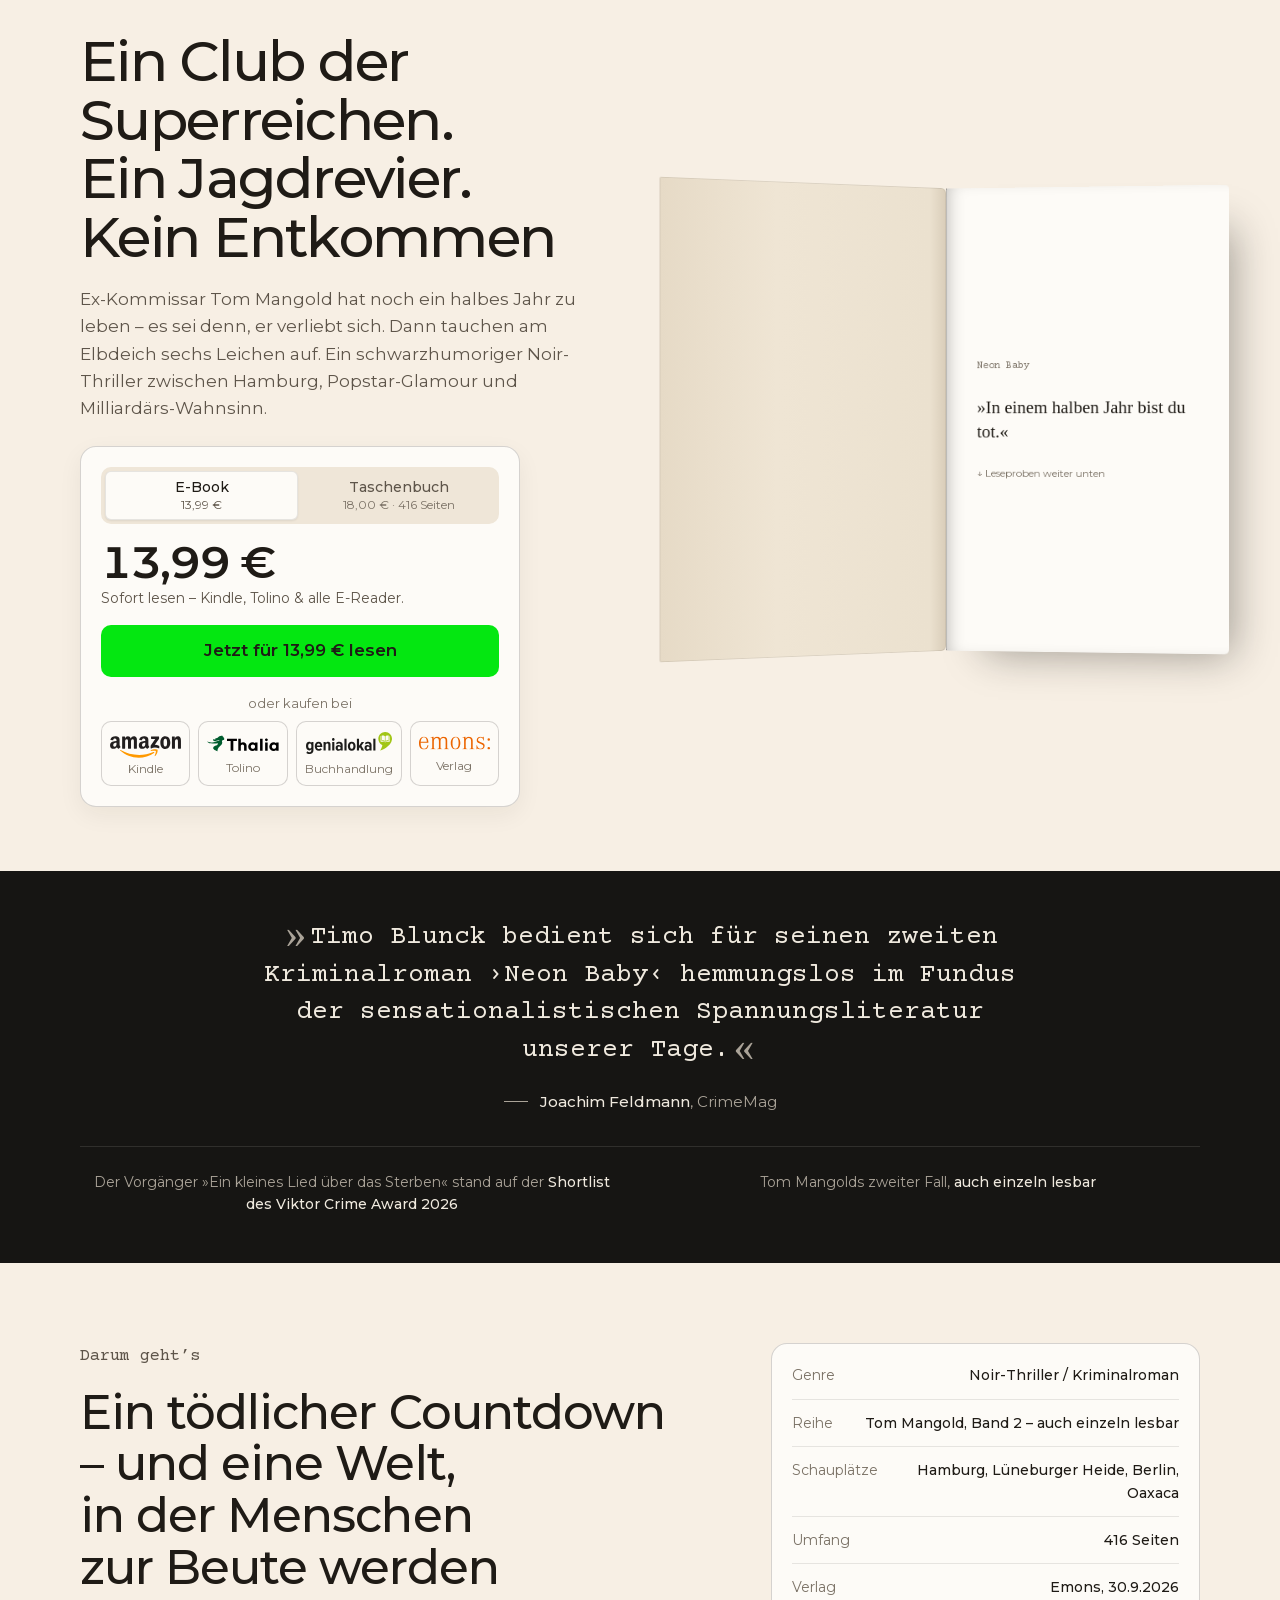
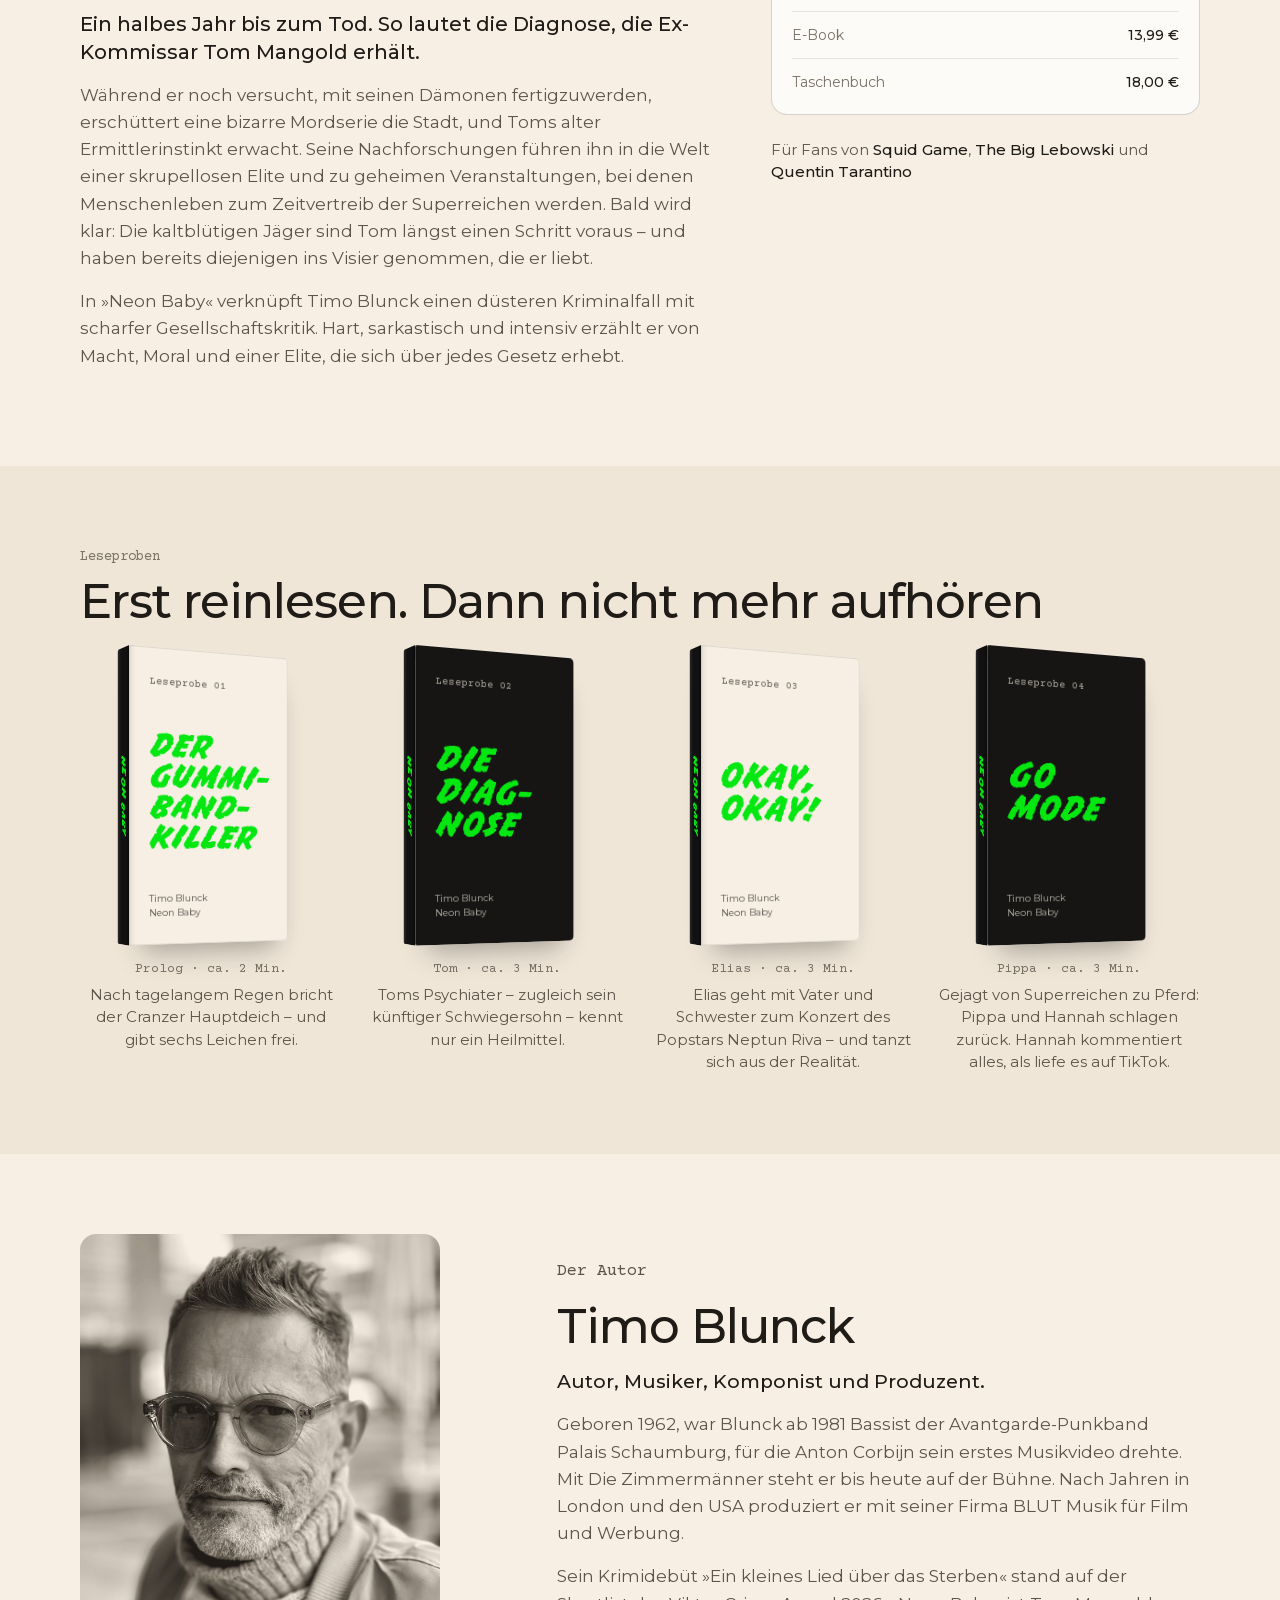
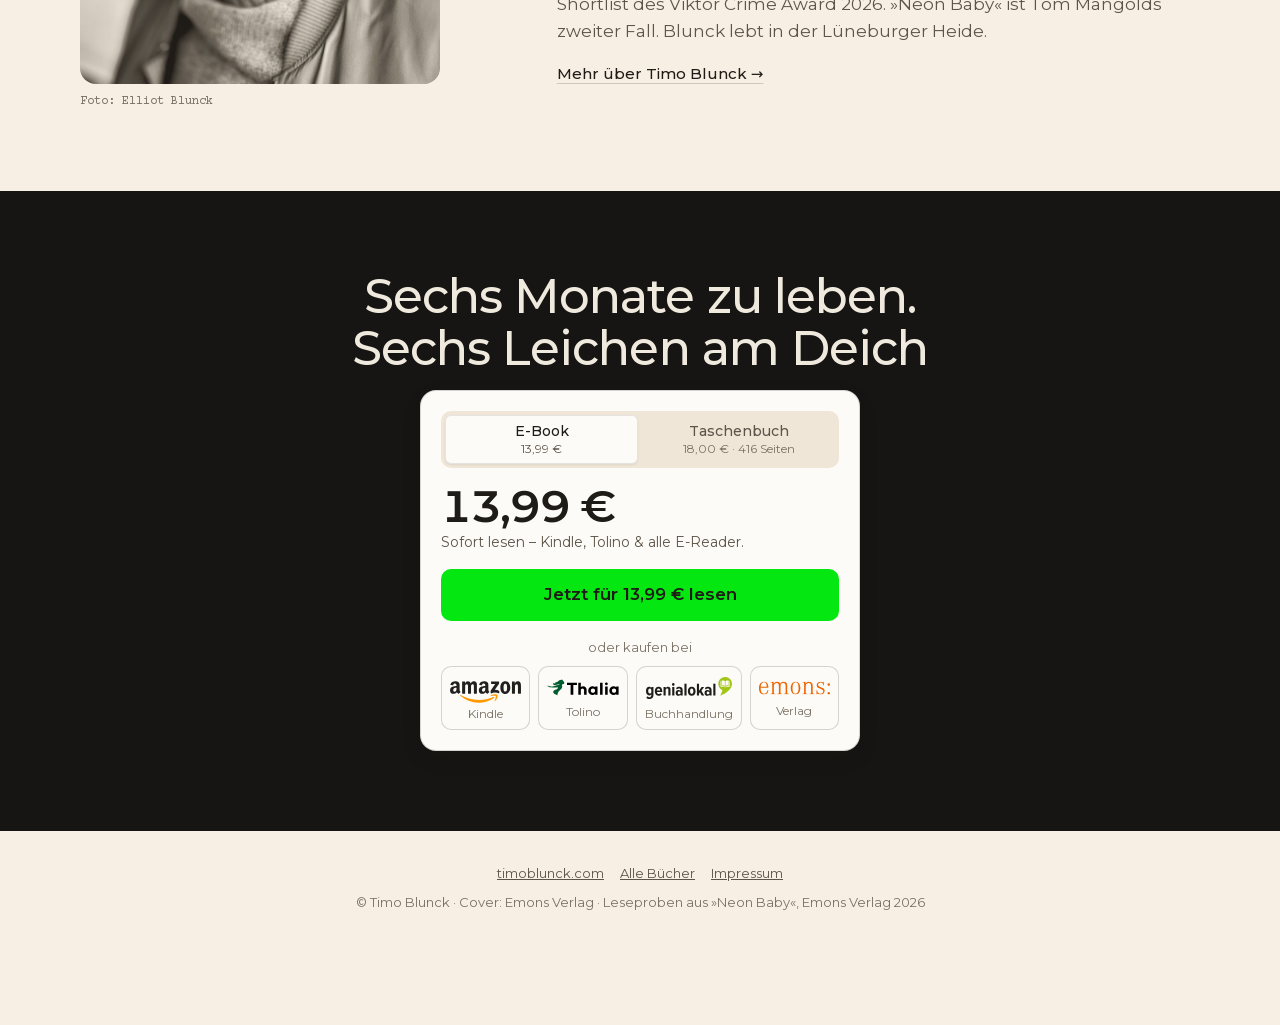
==== commit 8f4dd322: "Neon Baby page: drop "Seite 1"; document landing page and offer switch CLAUDE.md now explains the /n" ====
--- a/neonbaby/index.html
+++ b/neonbaby/index.html
@@ -525,7 +525,7 @@
         
         <div class="book__pages"></div>
         <div class="book__inside">
-          <div class="kicker">Neon Baby · Seite 1</div>
+          <div class="kicker">Neon Baby</div>
           <p>»In einem halben Jahr bist du tot.«</p>
           <div class="sig">↓ Leseproben weiter unten</div>
         </div>
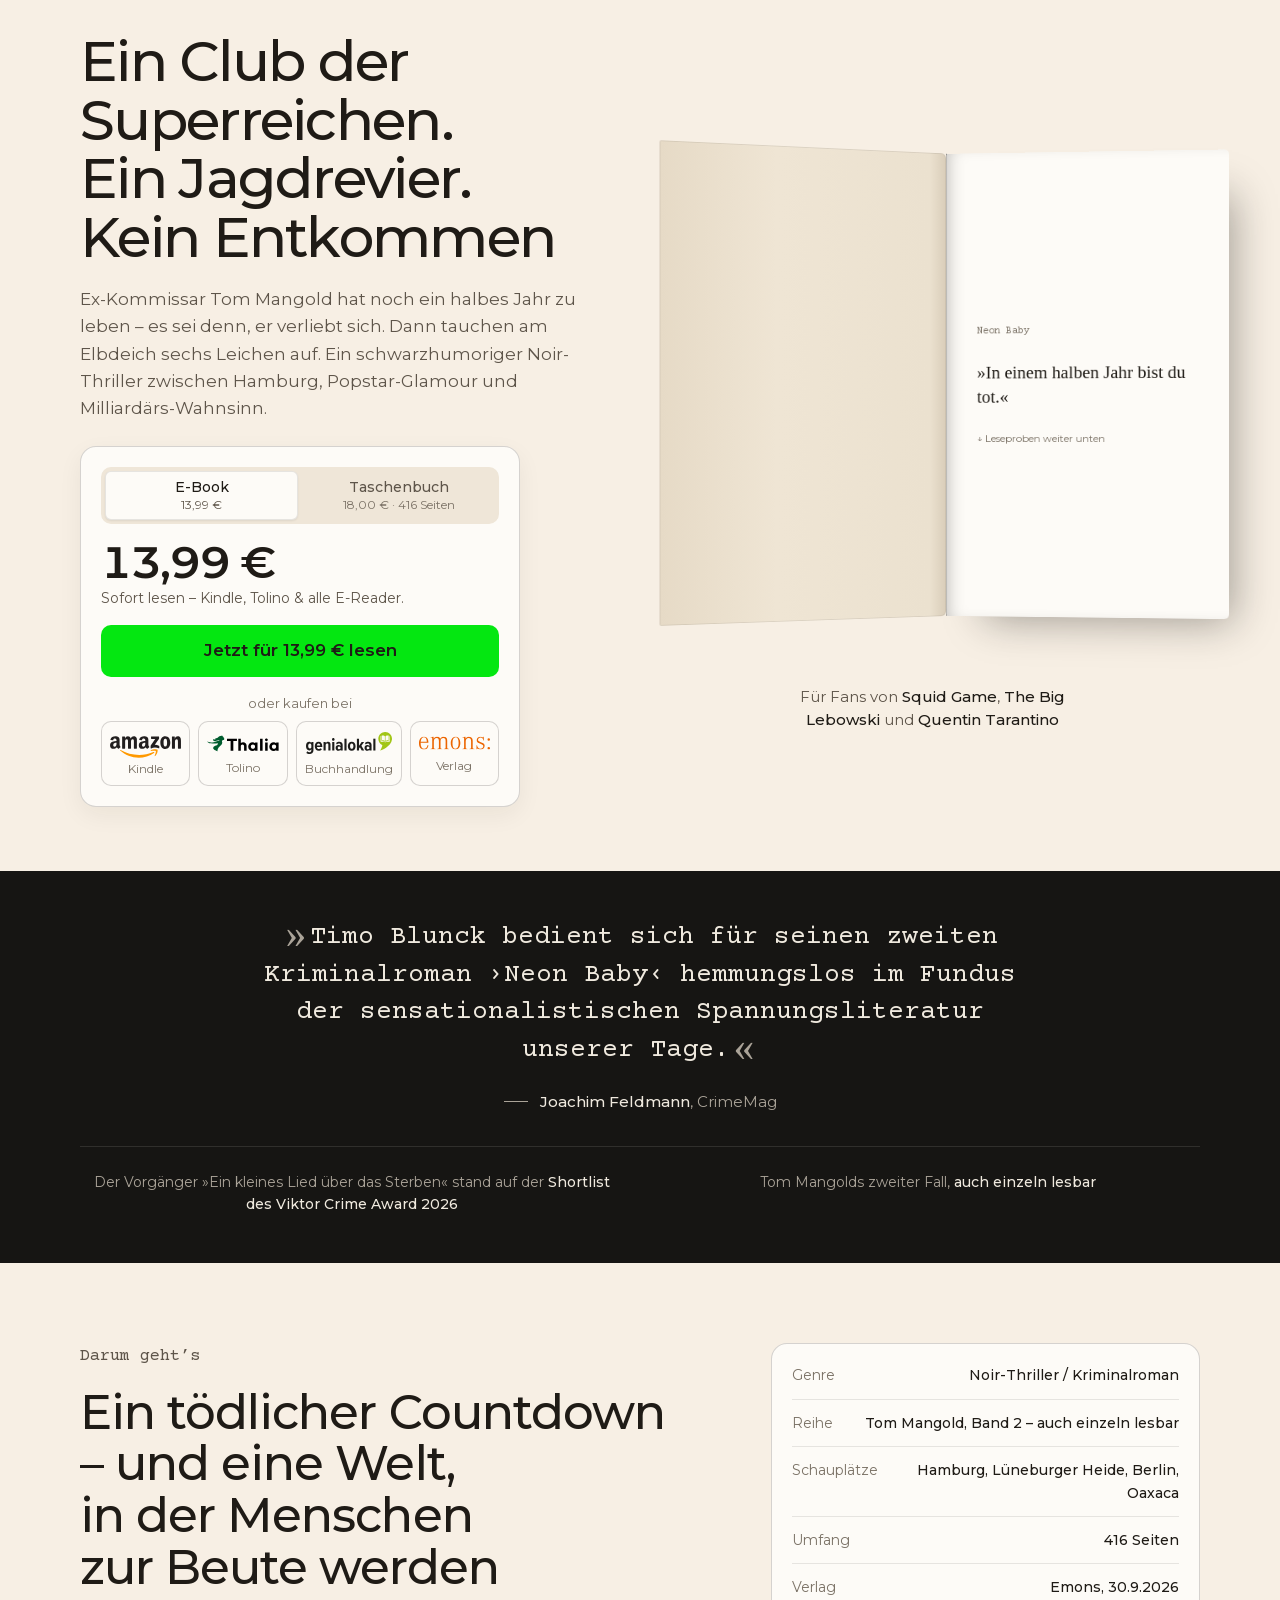
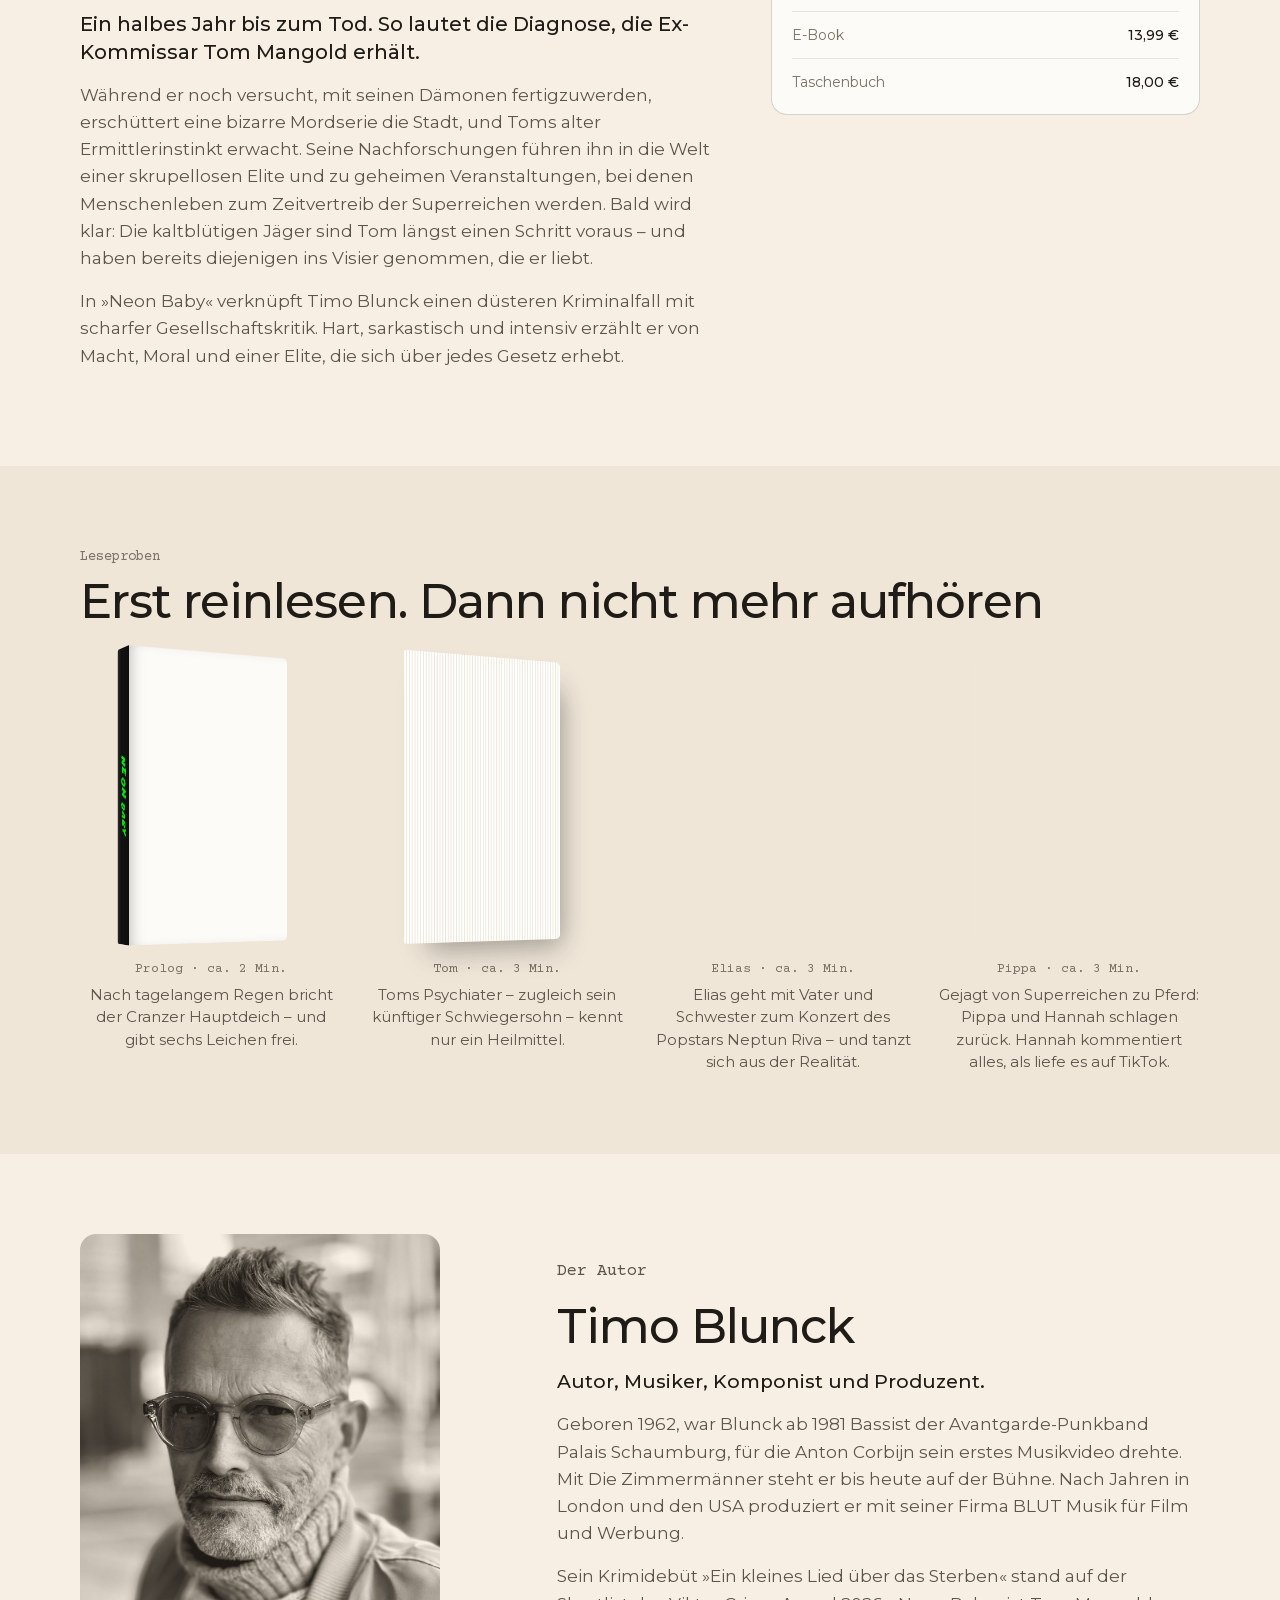
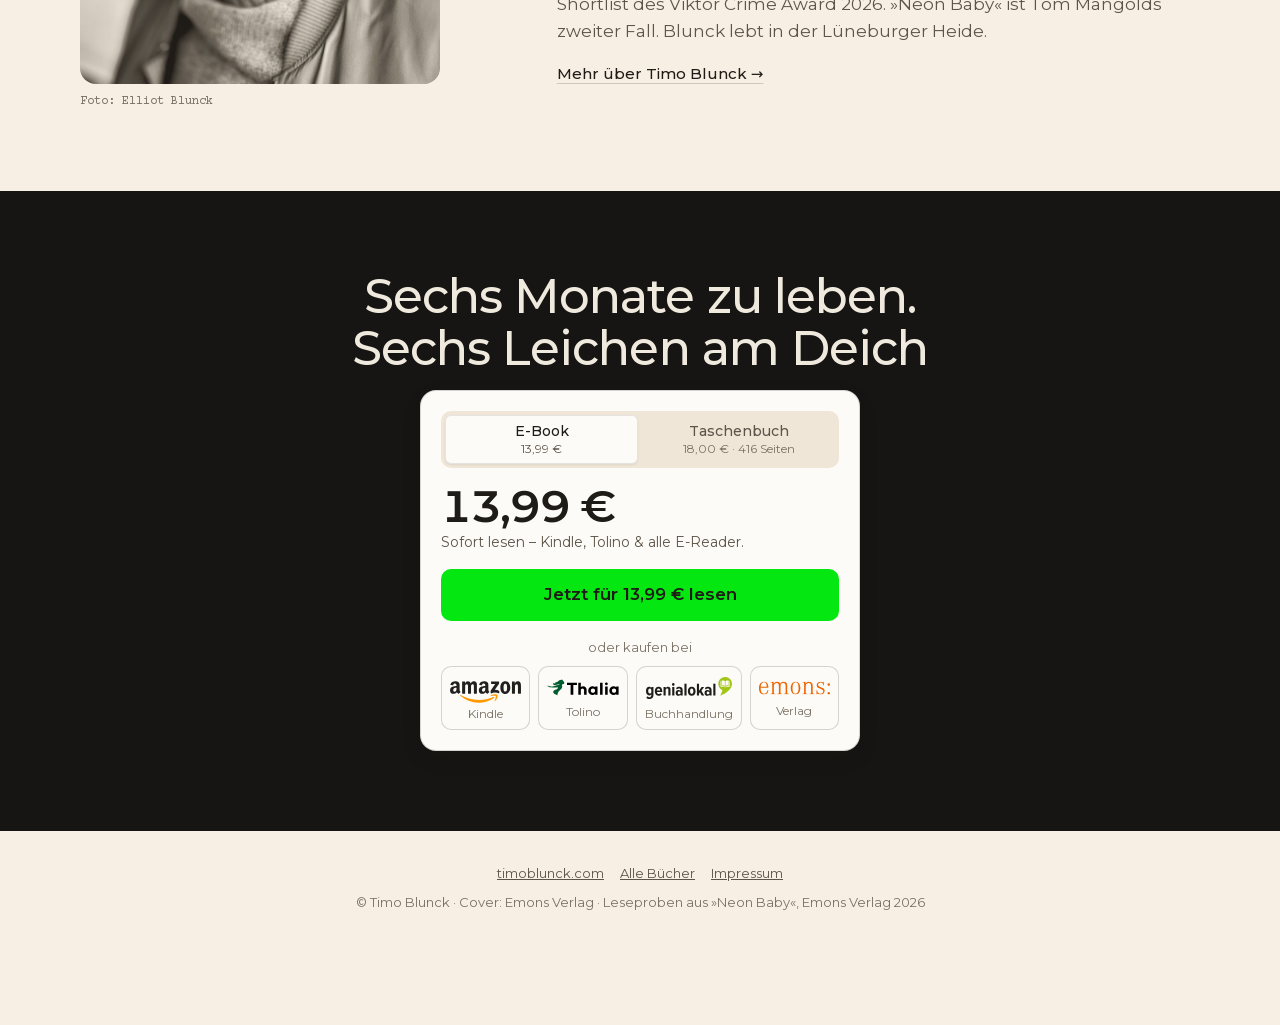
==== commit 36ed888f: "Neon Baby page: move fans line under the hero book Co-Authored-By: Claude Opus 5.5 <noreply@anthropi" ====
--- a/neonbaby/index.html
+++ b/neonbaby/index.html
@@ -159,7 +159,7 @@
 .facts li:last-child{border:0}
 .facts span:first-child{color:var(--muted)}
 .facts span:last-child{font-weight:500;text-align:right}
-.story .fans{margin:var(--s5) 0 0;font-size:15px;color:var(--text-2);line-height:1.5}
+.fans{margin:var(--s5) 0 0;max-width:30ch;text-align:center;font-size:15px;color:var(--text-2);line-height:1.5}
 .fans b{color:var(--text);font-weight:500}
 
 /* reading samples */
@@ -547,6 +547,7 @@
           <div class="inner"></div>
         </div>
       </div>
+      <p class="fans">Für Fans von <b>Squid Game</b>, <b>The Big Lebowski</b> und <b>Quentin Tarantino</b></p>
     </div>
   </div>
 </header>
@@ -583,7 +584,6 @@
         <li><span>E-Book</span><span><span class="is-promo">4,99 € bei Amazon bis 31.12.</span><span class="no-promo">13,99 €</span></span></li>
         <li><span>Taschenbuch</span><span>18,00 €</span></li>
       </ul>
-      <p class="fans">Für Fans von <b>Squid Game</b>, <b>The Big Lebowski</b> und <b>Quentin Tarantino</b></p>
     </div>
   </div>
 </section>
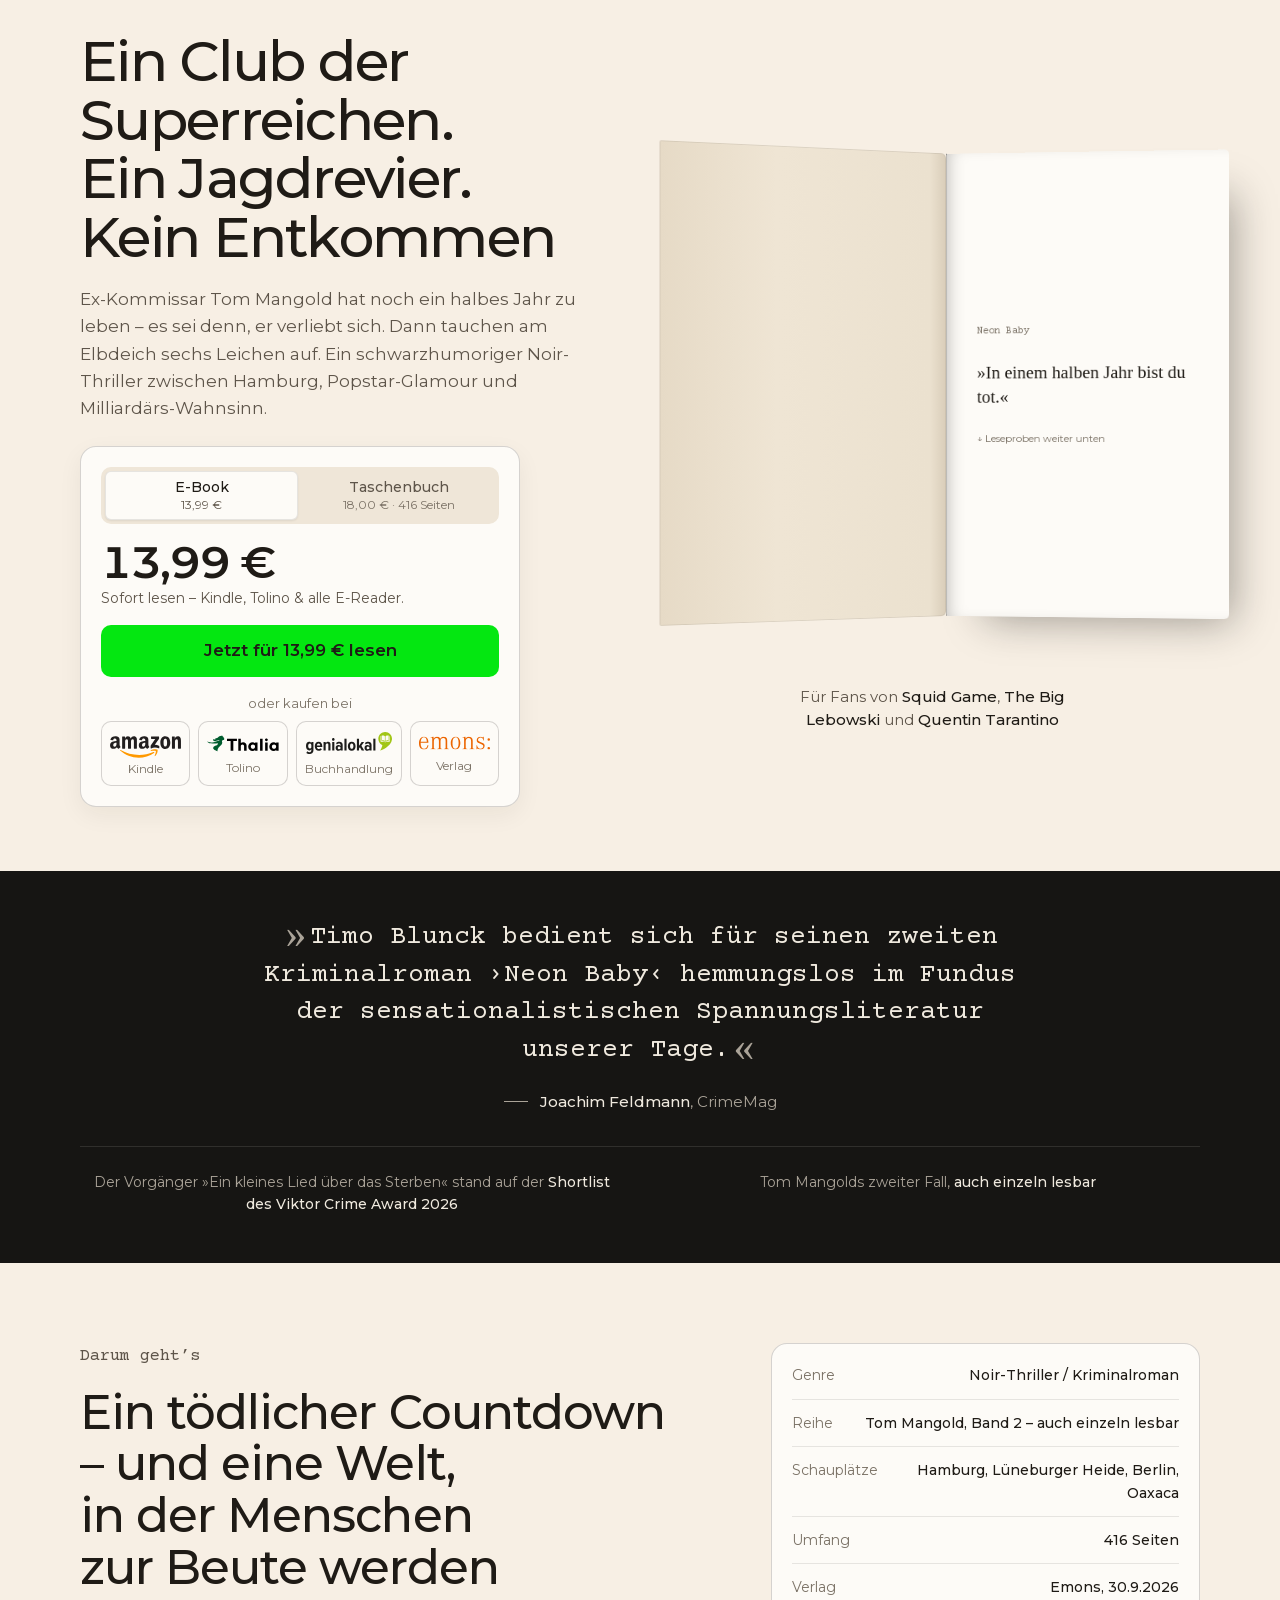
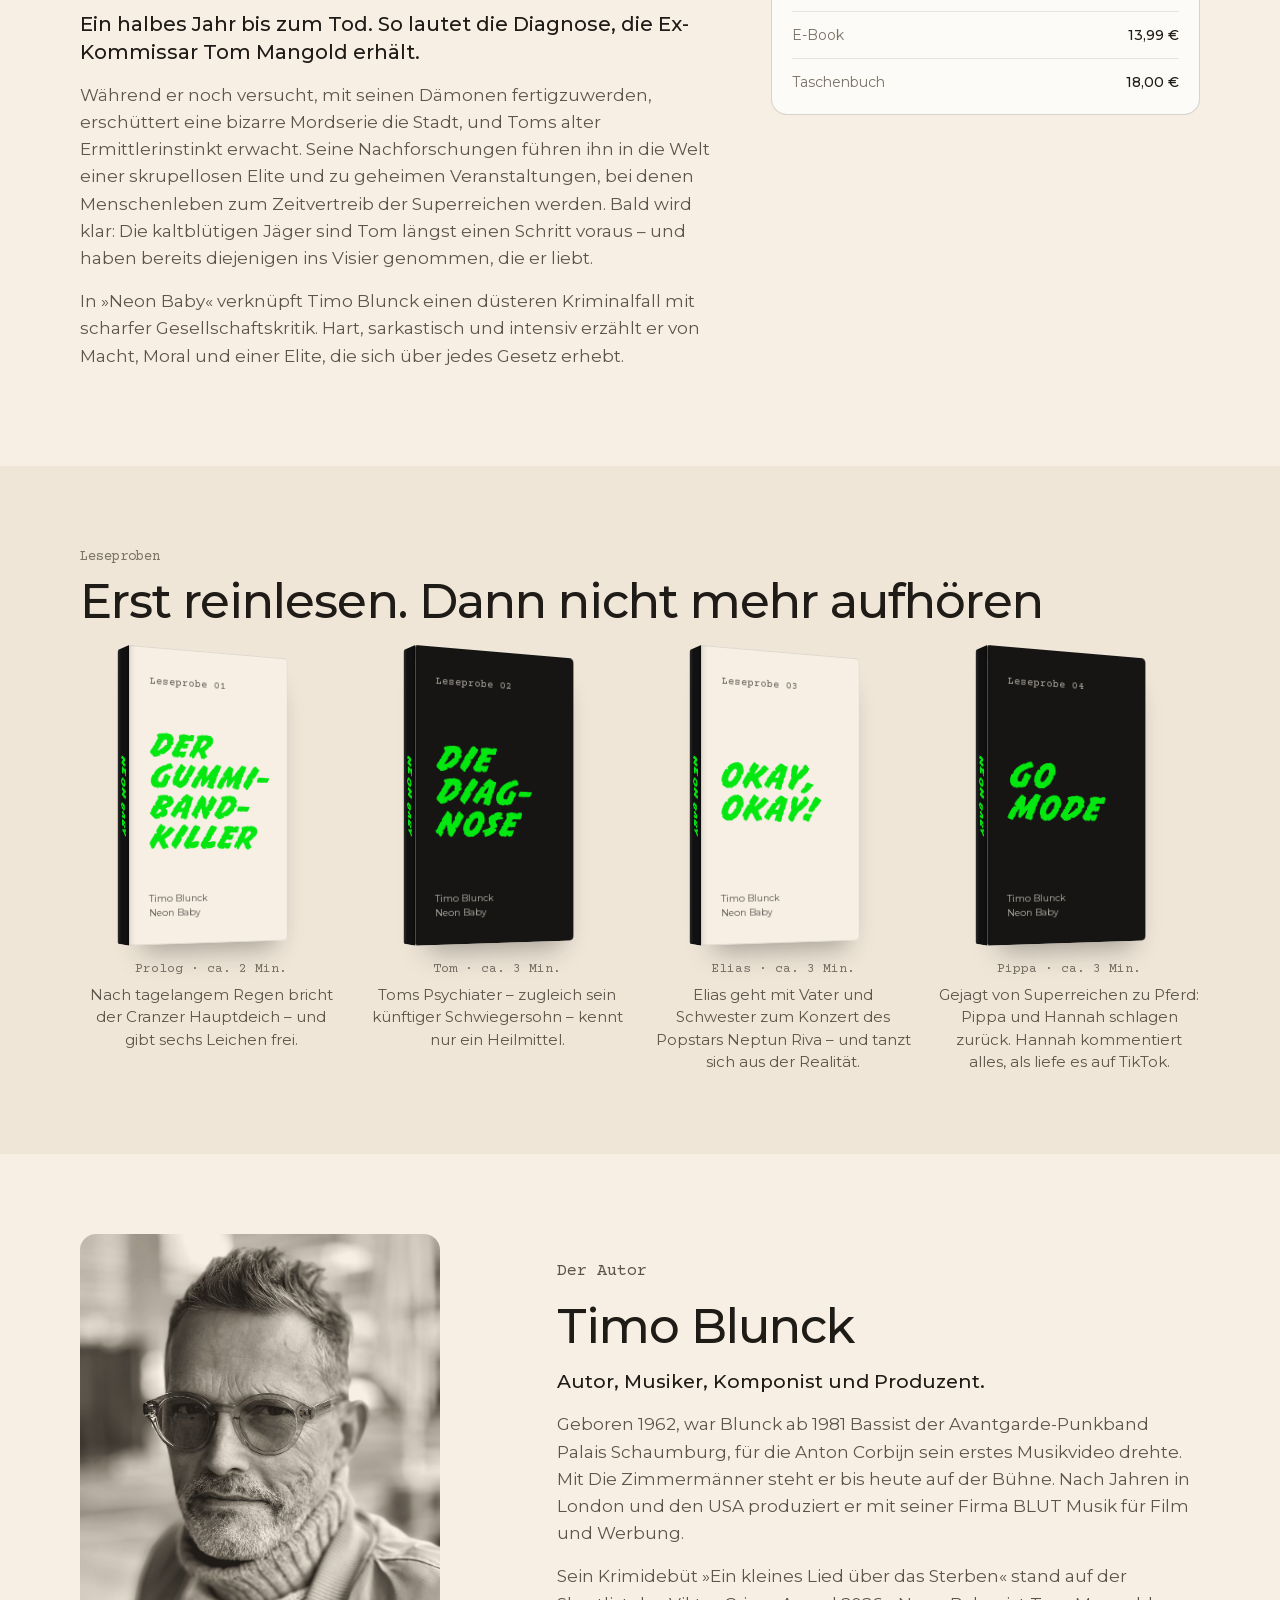
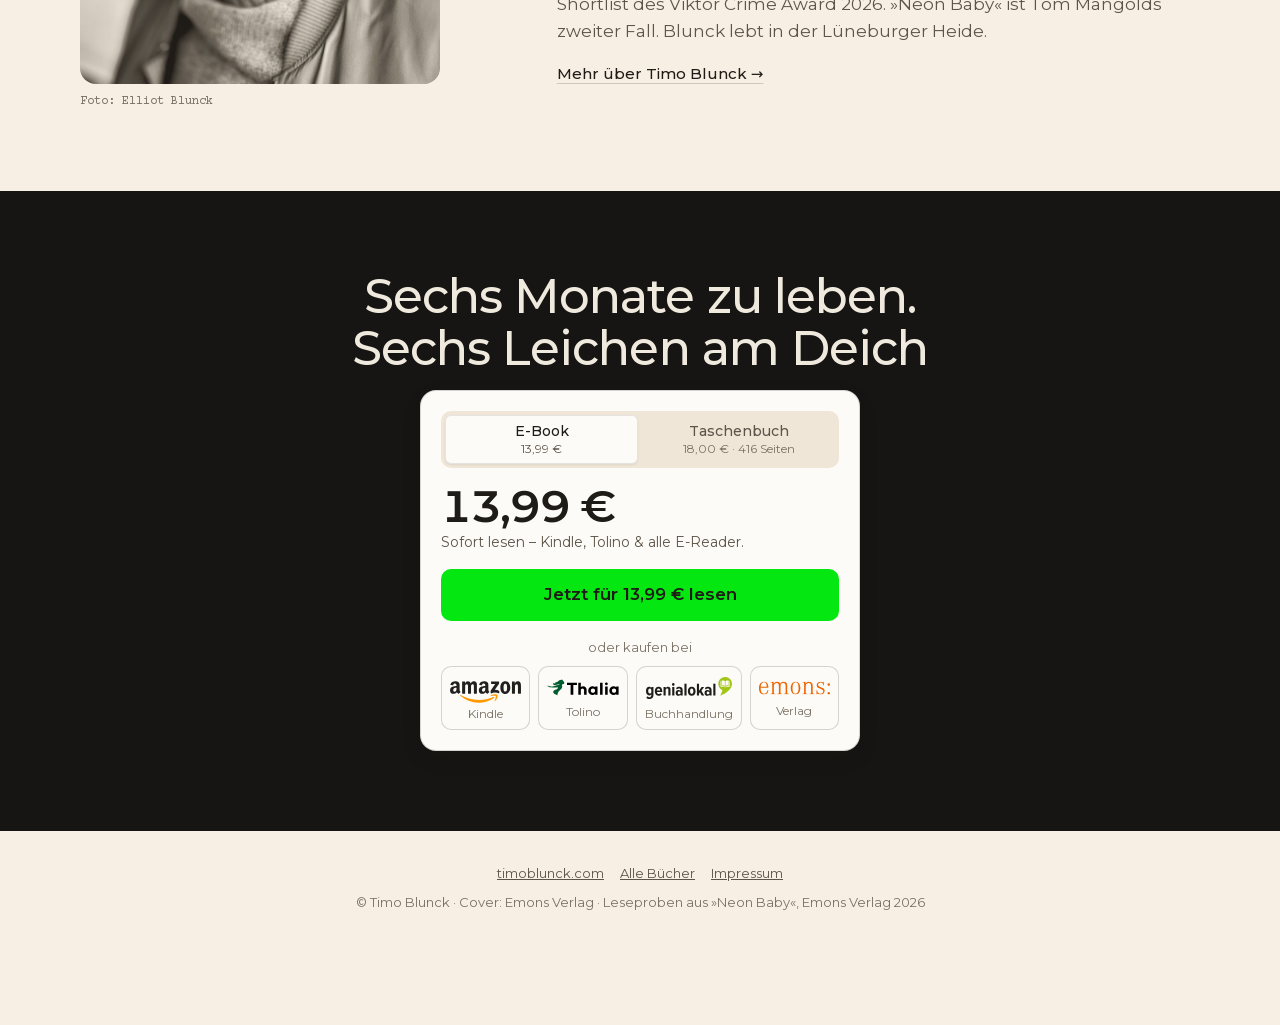
==== commit e4ea6559: "Neon Baby page: center author photo on mobile Co-Authored-By: Claude Opus 5.5 <noreply@anthropic.com" ====
--- a/neonbaby/index.html
+++ b/neonbaby/index.html
@@ -261,6 +261,7 @@
   section{padding:80px 0}
   .story__grid{grid-template-columns:1.5fr 1fr;gap:var(--s7)}
   .author__grid{grid-template-columns:.8fr 1.2fr;gap:var(--s7)}
+  .author__photo{margin:0}
   .sticky{display:none}
 }
 @media (prefers-reduced-motion:reduce){
@@ -619,7 +620,7 @@
 
 <section class="author" id="autor">
   <div class="wrap author__grid">
-    <figure class="author__photo" style="margin:0">
+    <figure class="author__photo">
       <img src="/assets/images/neonbaby/timo-blunck-portrait.jpg" width="900" height="1200" loading="lazy" alt="Porträt von Timo Blunck">
       <figcaption>Foto: Elliot Blunck</figcaption>
     </figure>
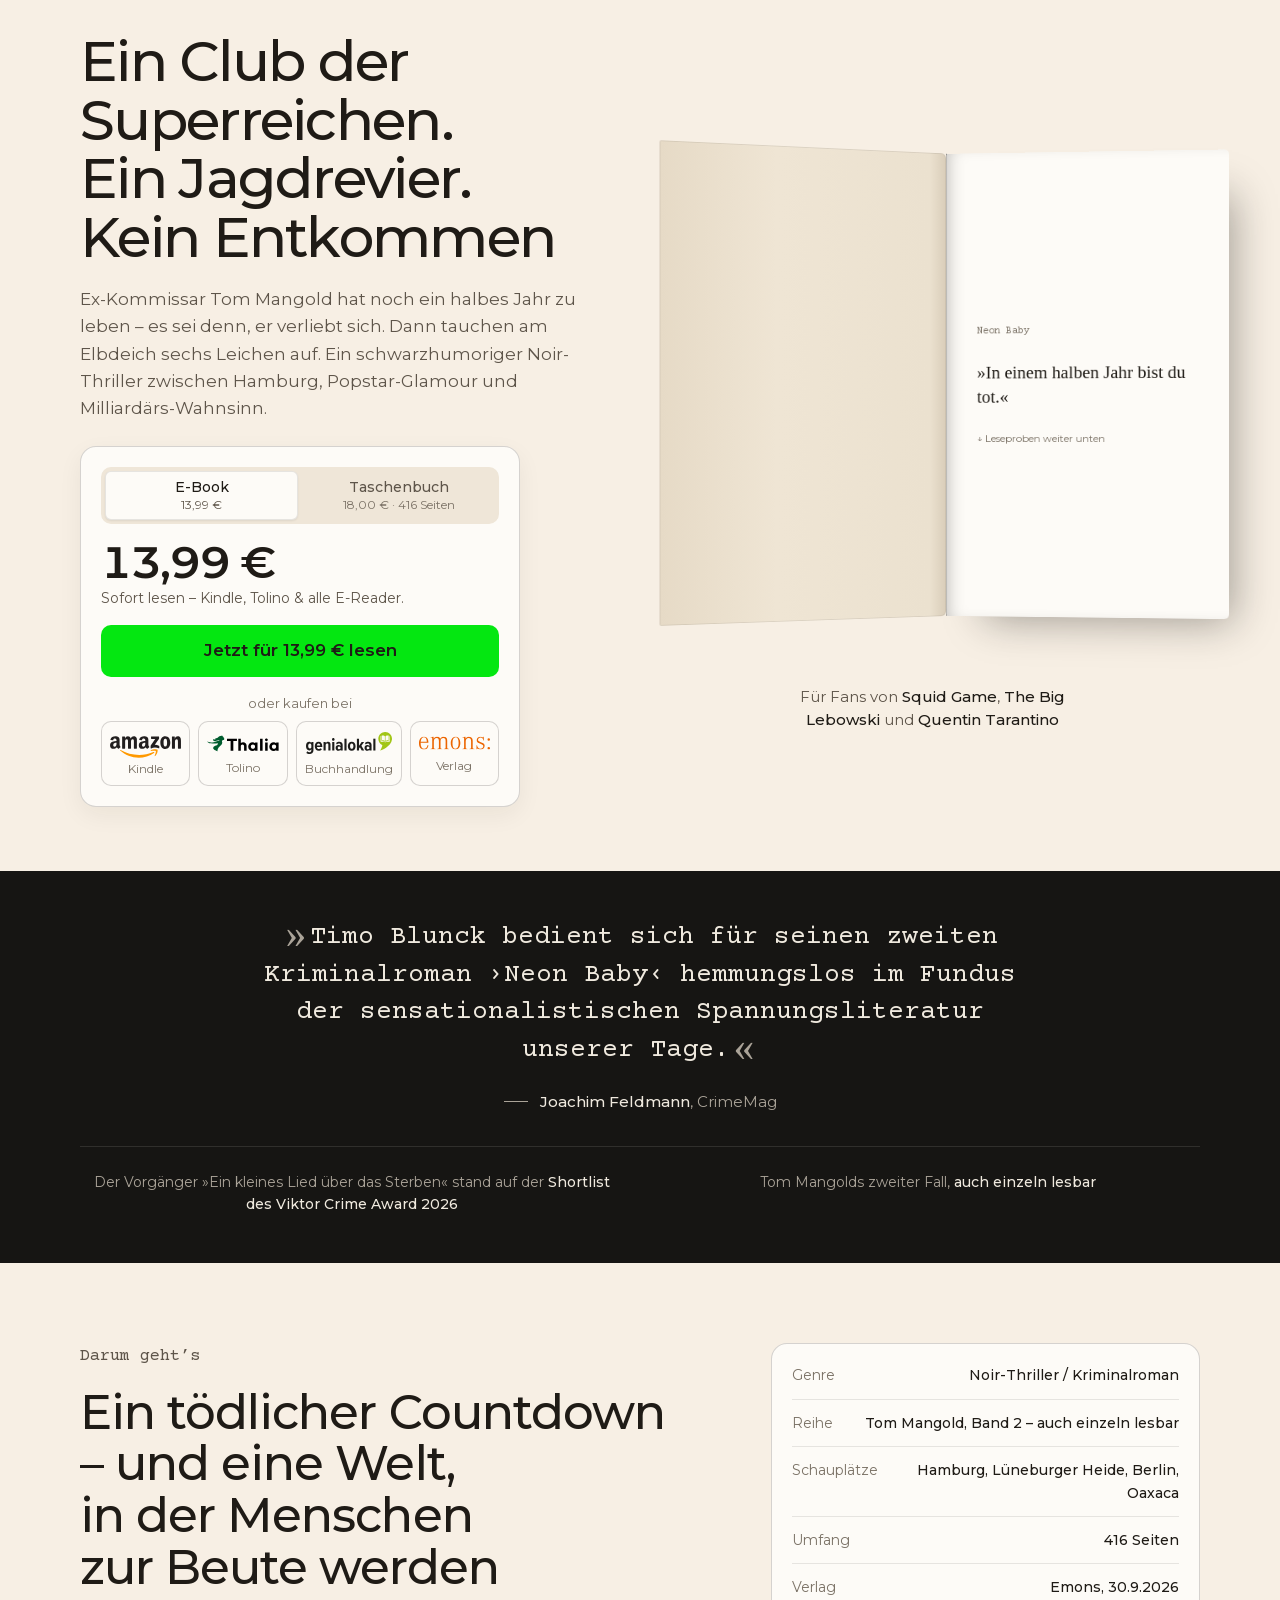
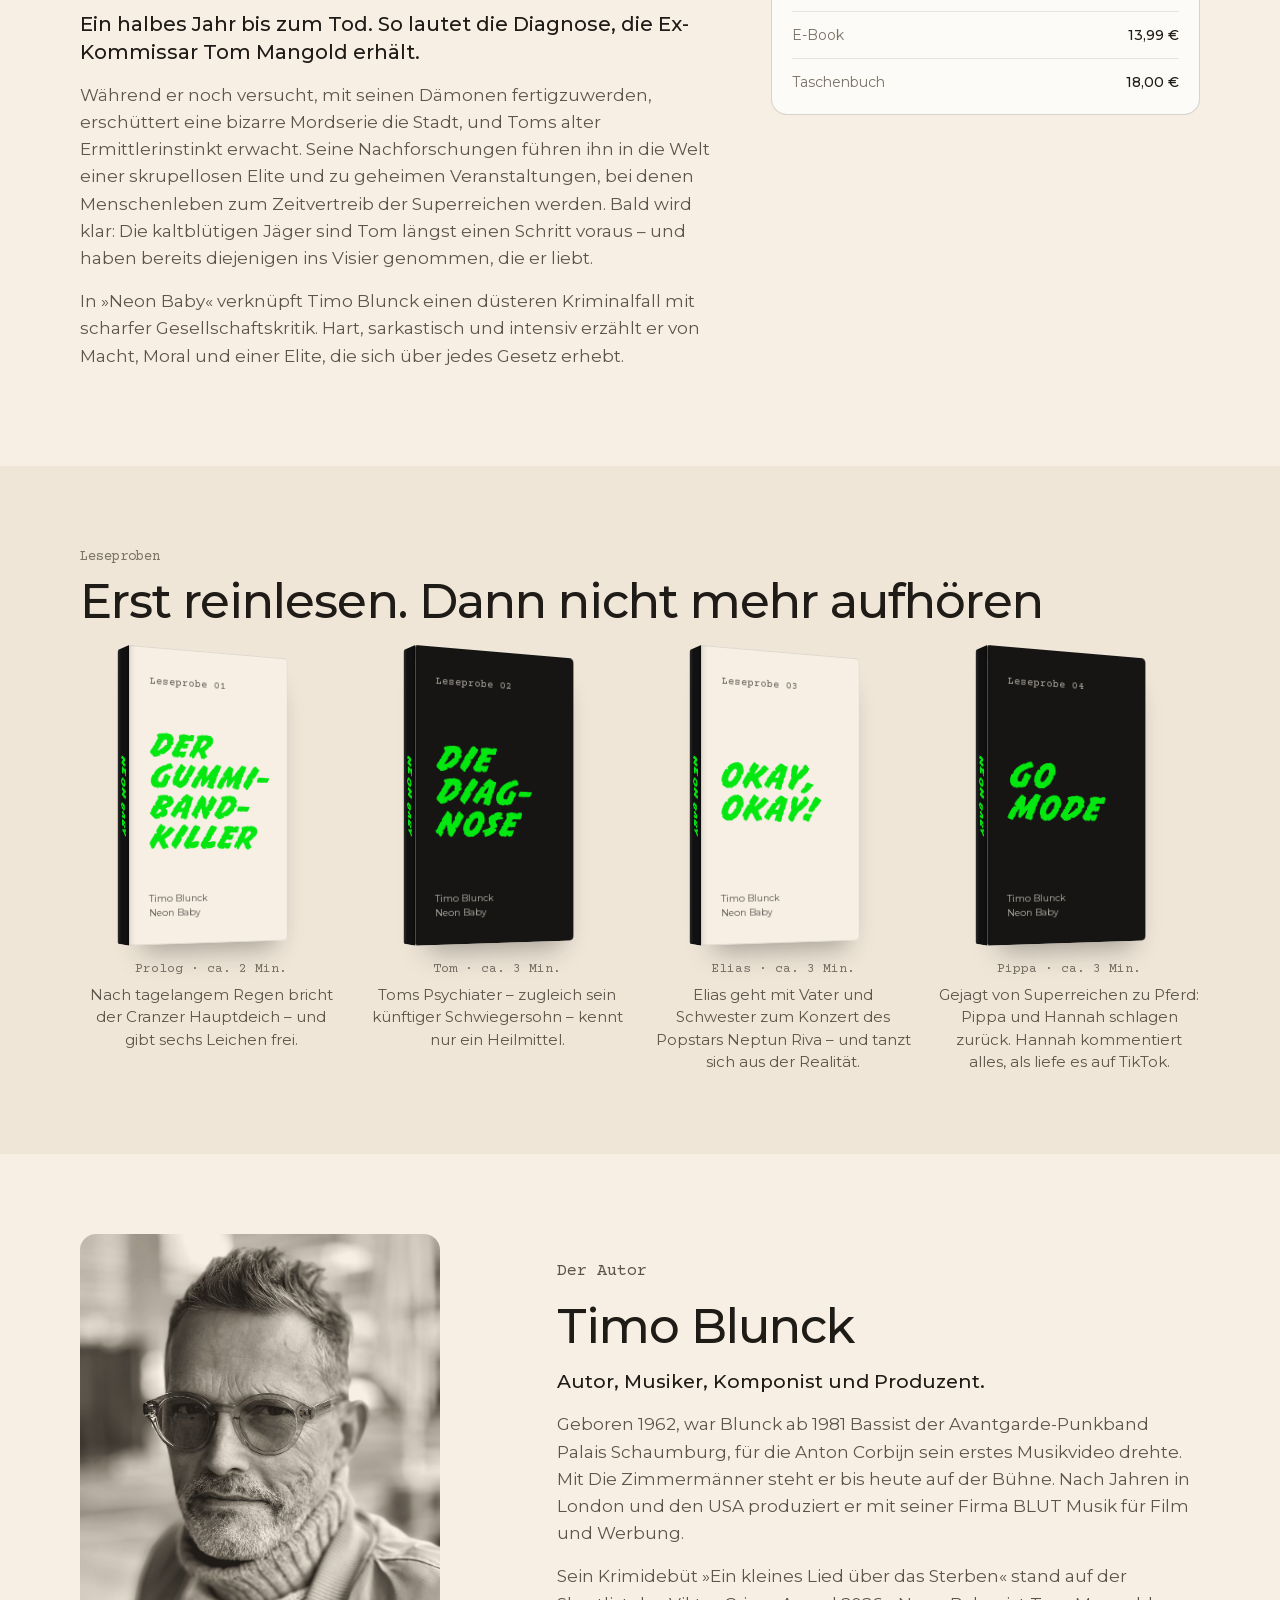
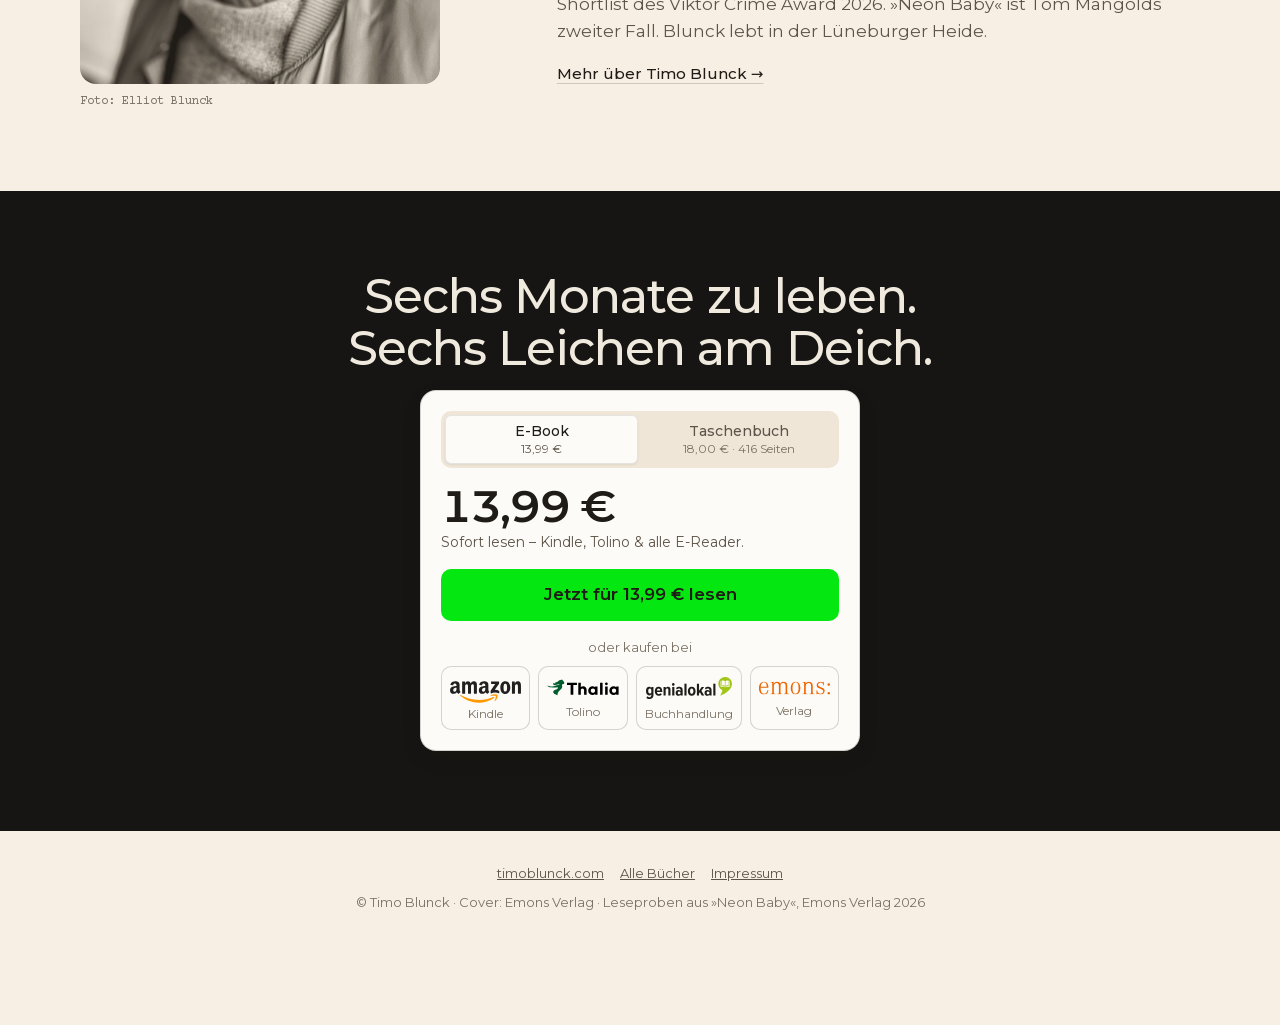
==== commit d0f8c5e2: "Neon Baby page: add period to closing headline Co-Authored-By: Claude Opus 5.5 <noreply@anthropic.co" ====
--- a/neonbaby/index.html
+++ b/neonbaby/index.html
@@ -637,7 +637,7 @@
 
 <section class="final" id="jetzt">
   <div class="wrap">
-    <h2><span class="is-promo">Sechs Monate. Sechs Leichen. 4,99&nbsp;€</span><span class="no-promo">Sechs Monate zu leben. Sechs Leichen am Deich</span></h2>
+    <h2><span class="is-promo">Sechs Monate. Sechs Leichen. 4,99&nbsp;€</span><span class="no-promo">Sechs Monate zu leben. Sechs Leichen am Deich.</span></h2>
     <p class="sub is-promo" style="margin-inline:auto">Das Kindle-E-Book gibt es bis 31. Dezember bei Amazon zum Aktionspreis.</p>
     <div class="buy" data-buy>
       <div class="fmt" role="group" aria-label="Format wählen">
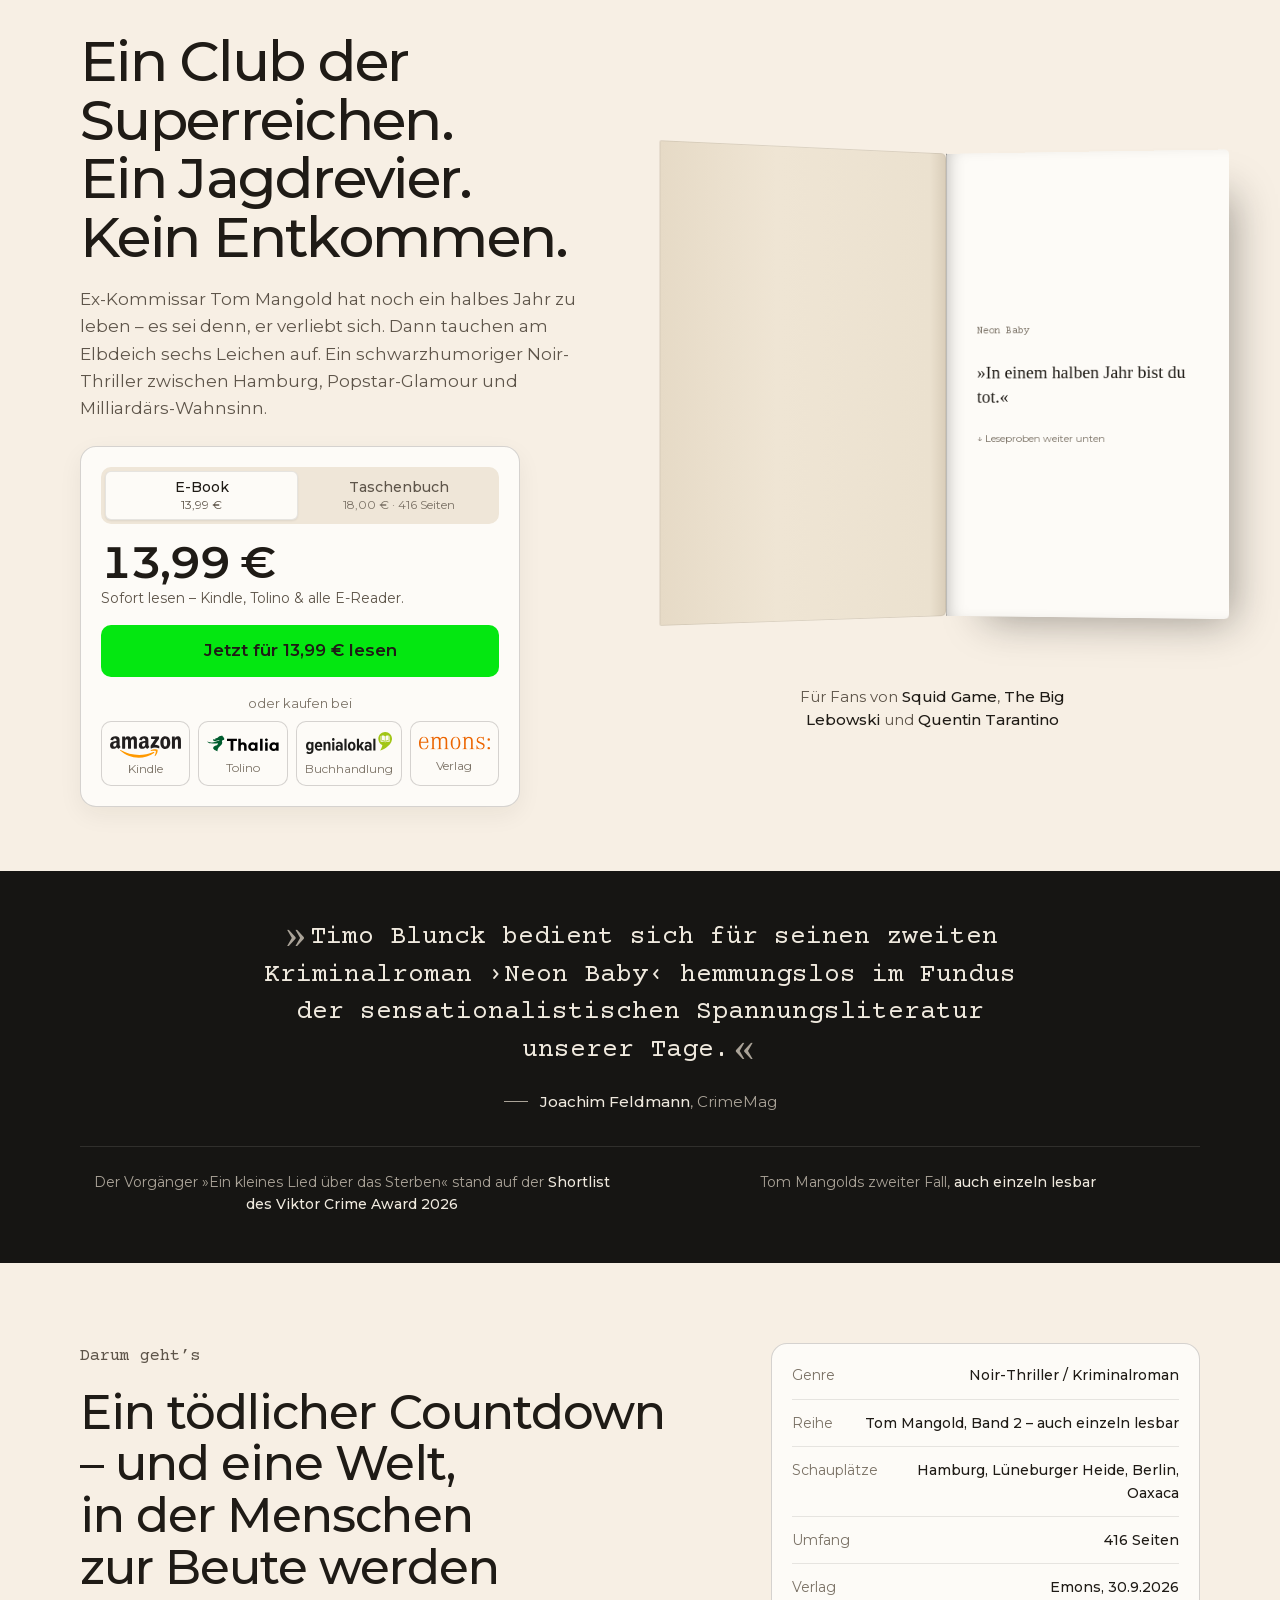
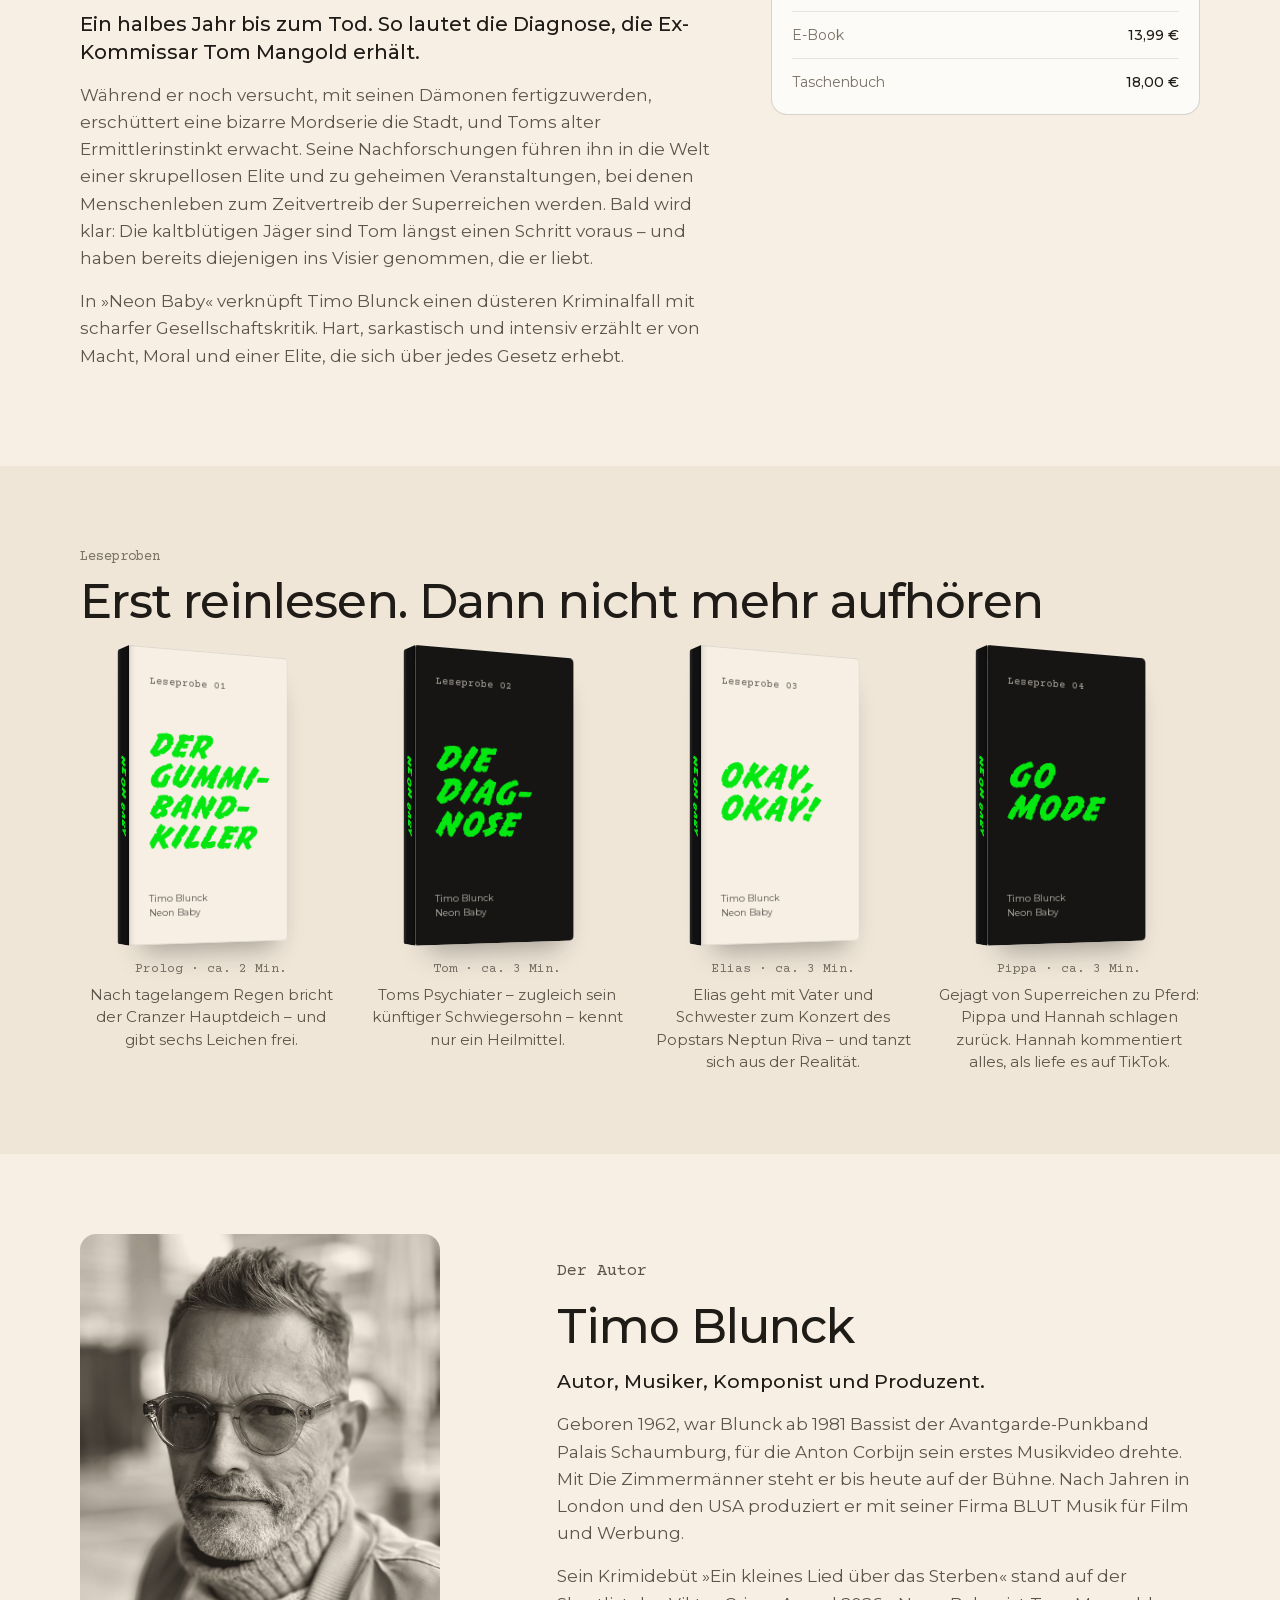
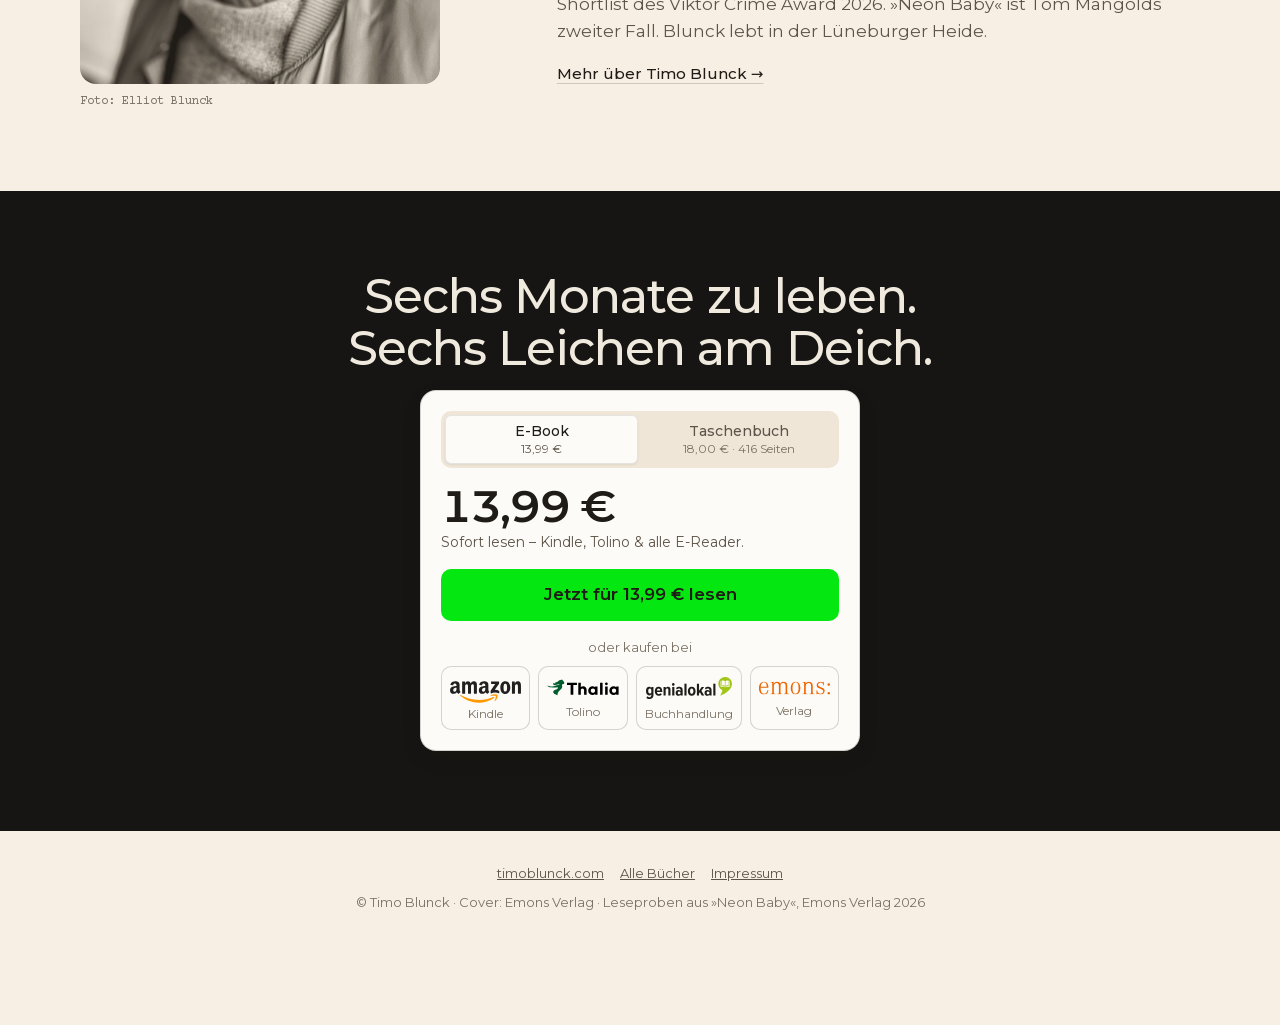
==== commit 314ff01a: "Neon Baby page: add period to hero tagline Co-Authored-By: Claude Opus 5.5 <noreply@anthropic.com>" ====
--- a/neonbaby/index.html
+++ b/neonbaby/index.html
@@ -277,7 +277,7 @@
   <div class="wrap hero__grid">
     <div class="hero__copy">
       <h1 class="sr">Neon Baby – Kriminalroman von Timo Blunck</h1>
-      <p class="tagline">Ein Club der Superreichen. Ein Jagdrevier. Kein Entkommen</p>
+      <p class="tagline">Ein Club der Superreichen. Ein Jagdrevier. Kein Entkommen.</p>
       <p class="sub">Ex-Kommissar Tom Mangold hat noch ein halbes Jahr zu leben – es sei denn, er verliebt sich. Dann tauchen am Elbdeich sechs Leichen auf. Ein schwarzhumoriger Noir-Thriller zwischen Hamburg, Popstar-Glamour und Milliardärs-Wahnsinn.</p>
 
       <div class="buy" id="kaufen" data-buy>
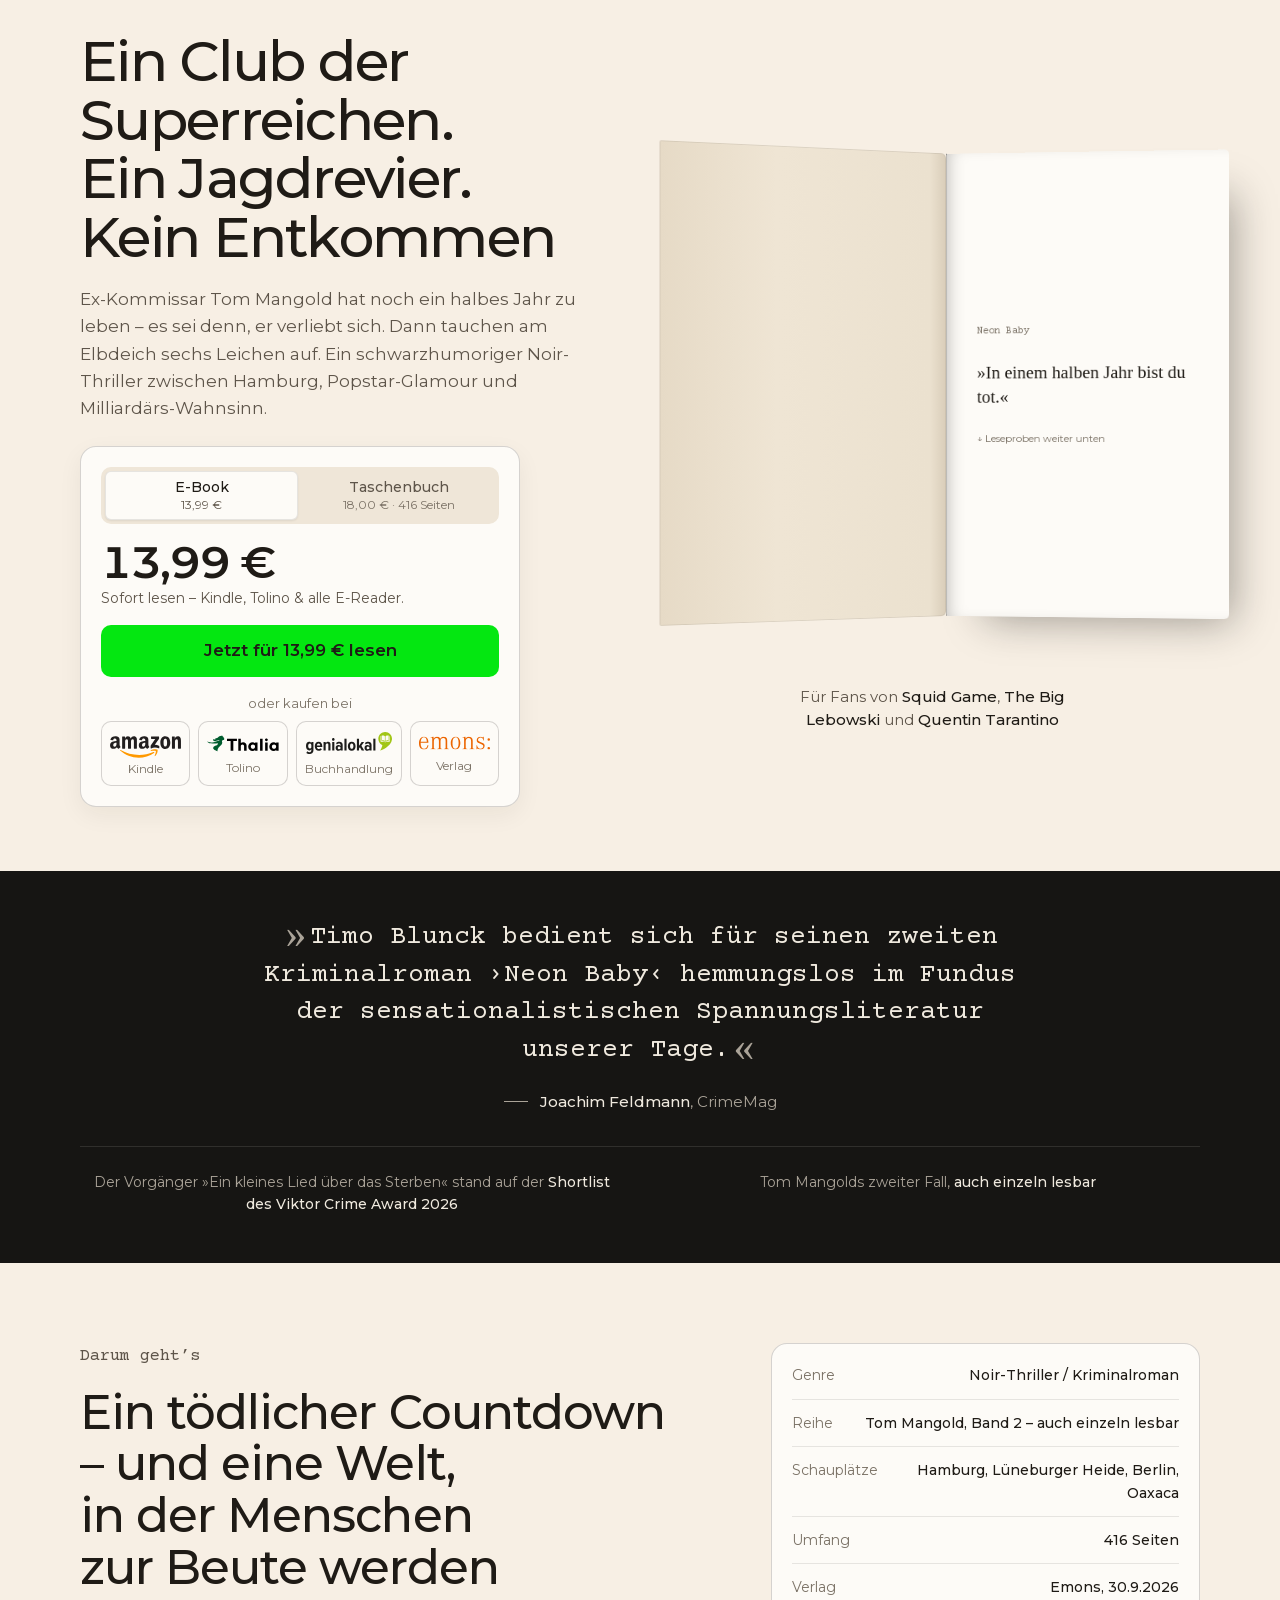
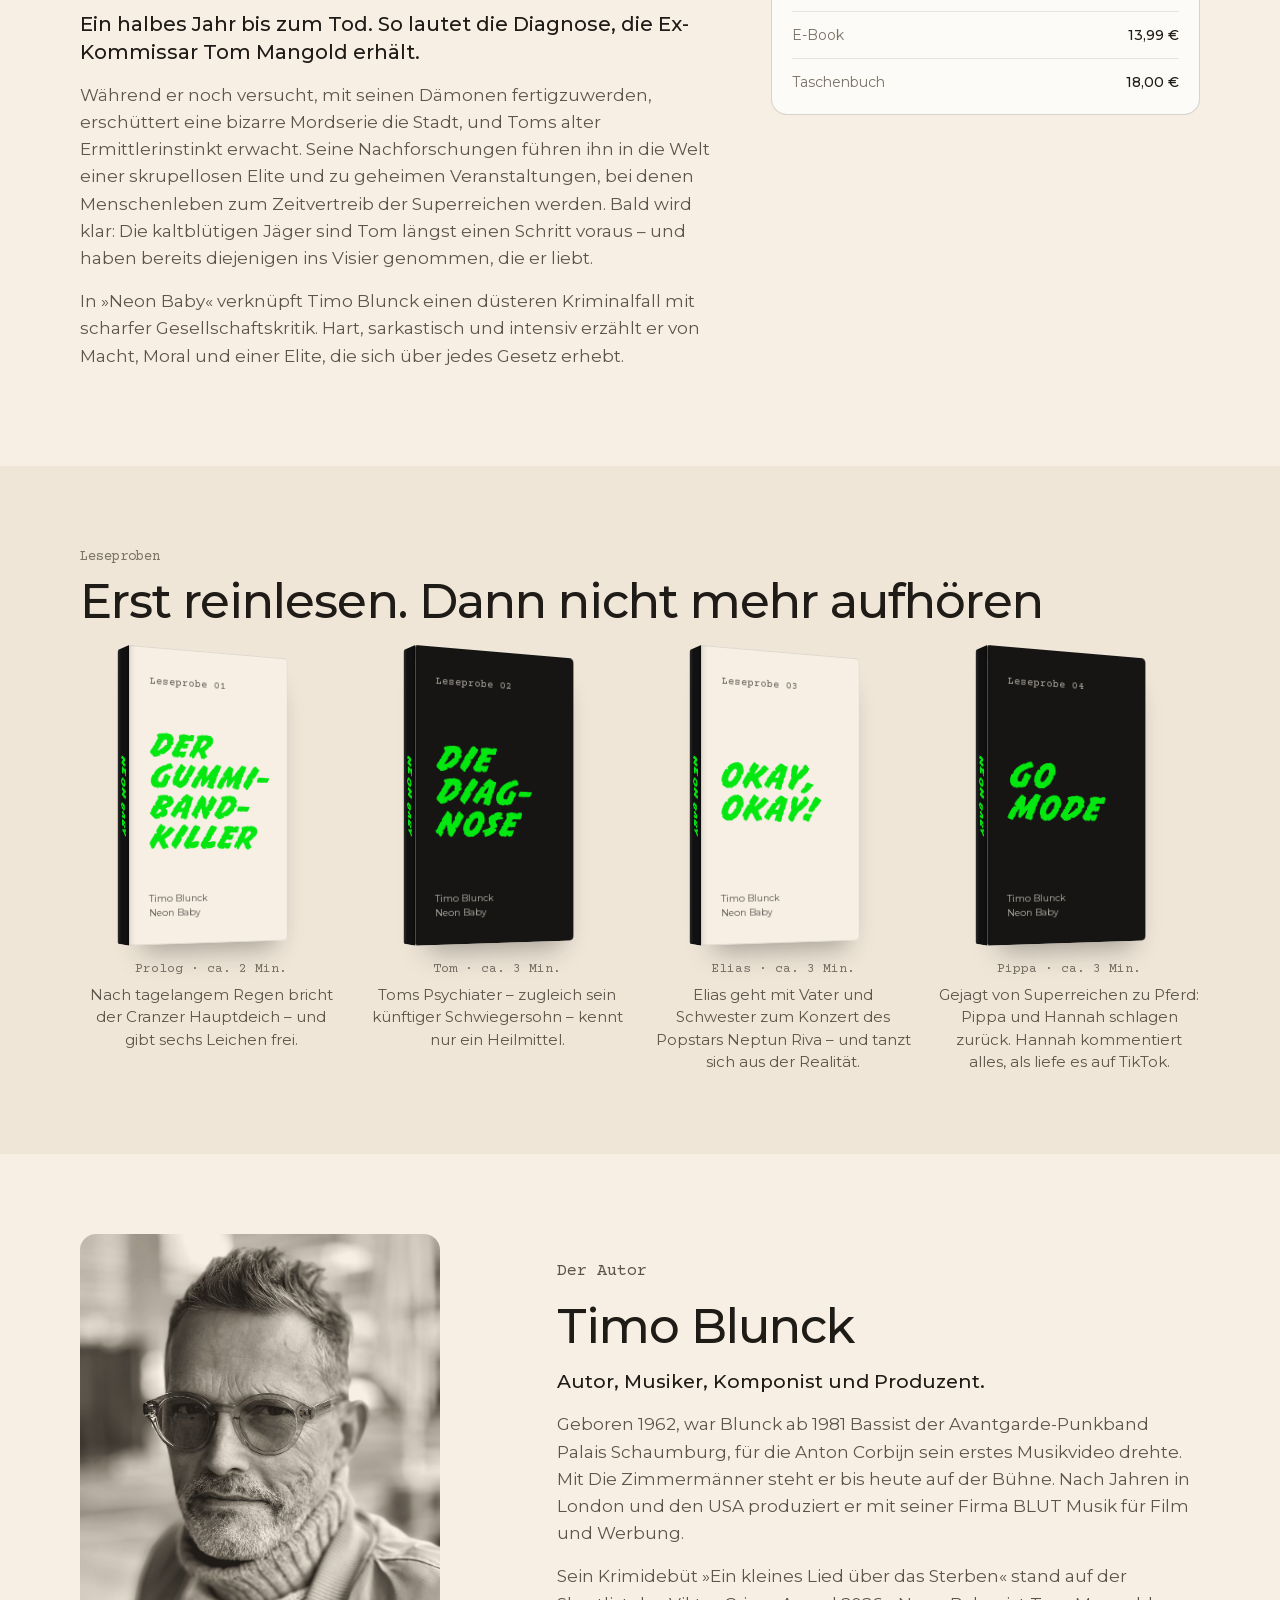
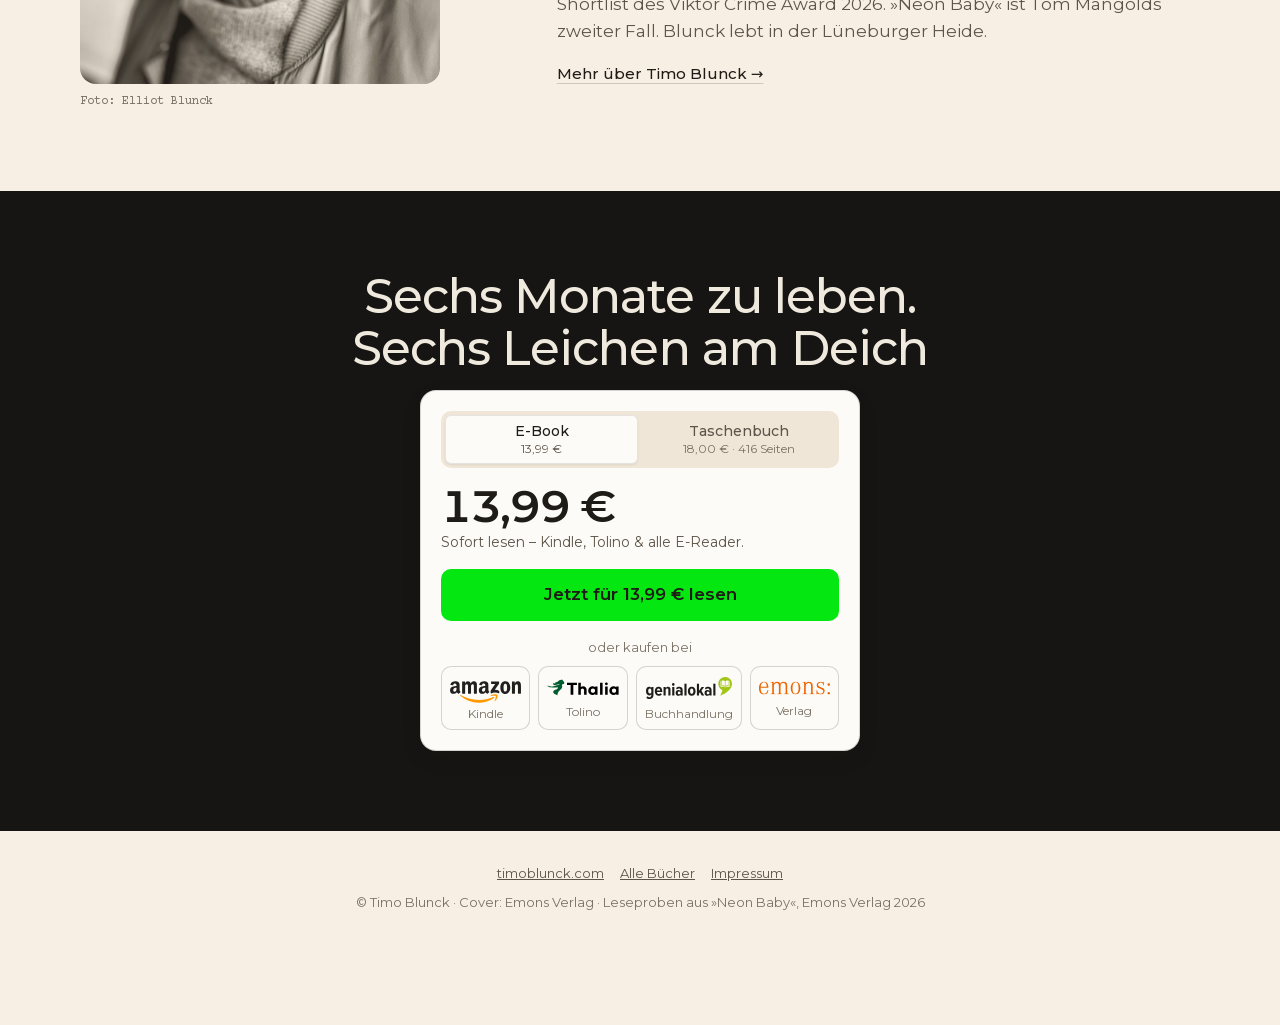
==== commit 45bcdcf5: "Neon Baby page: remove periods from tagline and closing headline again Co-Authored-By: Claude Opus 5" ====
--- a/neonbaby/index.html
+++ b/neonbaby/index.html
@@ -277,7 +277,7 @@
   <div class="wrap hero__grid">
     <div class="hero__copy">
       <h1 class="sr">Neon Baby – Kriminalroman von Timo Blunck</h1>
-      <p class="tagline">Ein Club der Superreichen. Ein Jagdrevier. Kein Entkommen.</p>
+      <p class="tagline">Ein Club der Superreichen. Ein Jagdrevier. Kein Entkommen</p>
       <p class="sub">Ex-Kommissar Tom Mangold hat noch ein halbes Jahr zu leben – es sei denn, er verliebt sich. Dann tauchen am Elbdeich sechs Leichen auf. Ein schwarzhumoriger Noir-Thriller zwischen Hamburg, Popstar-Glamour und Milliardärs-Wahnsinn.</p>
 
       <div class="buy" id="kaufen" data-buy>
@@ -637,7 +637,7 @@
 
 <section class="final" id="jetzt">
   <div class="wrap">
-    <h2><span class="is-promo">Sechs Monate. Sechs Leichen. 4,99&nbsp;€</span><span class="no-promo">Sechs Monate zu leben. Sechs Leichen am Deich.</span></h2>
+    <h2><span class="is-promo">Sechs Monate. Sechs Leichen. 4,99&nbsp;€</span><span class="no-promo">Sechs Monate zu leben. Sechs Leichen am Deich</span></h2>
     <p class="sub is-promo" style="margin-inline:auto">Das Kindle-E-Book gibt es bis 31. Dezember bei Amazon zum Aktionspreis.</p>
     <div class="buy" data-buy>
       <div class="fmt" role="group" aria-label="Format wählen">
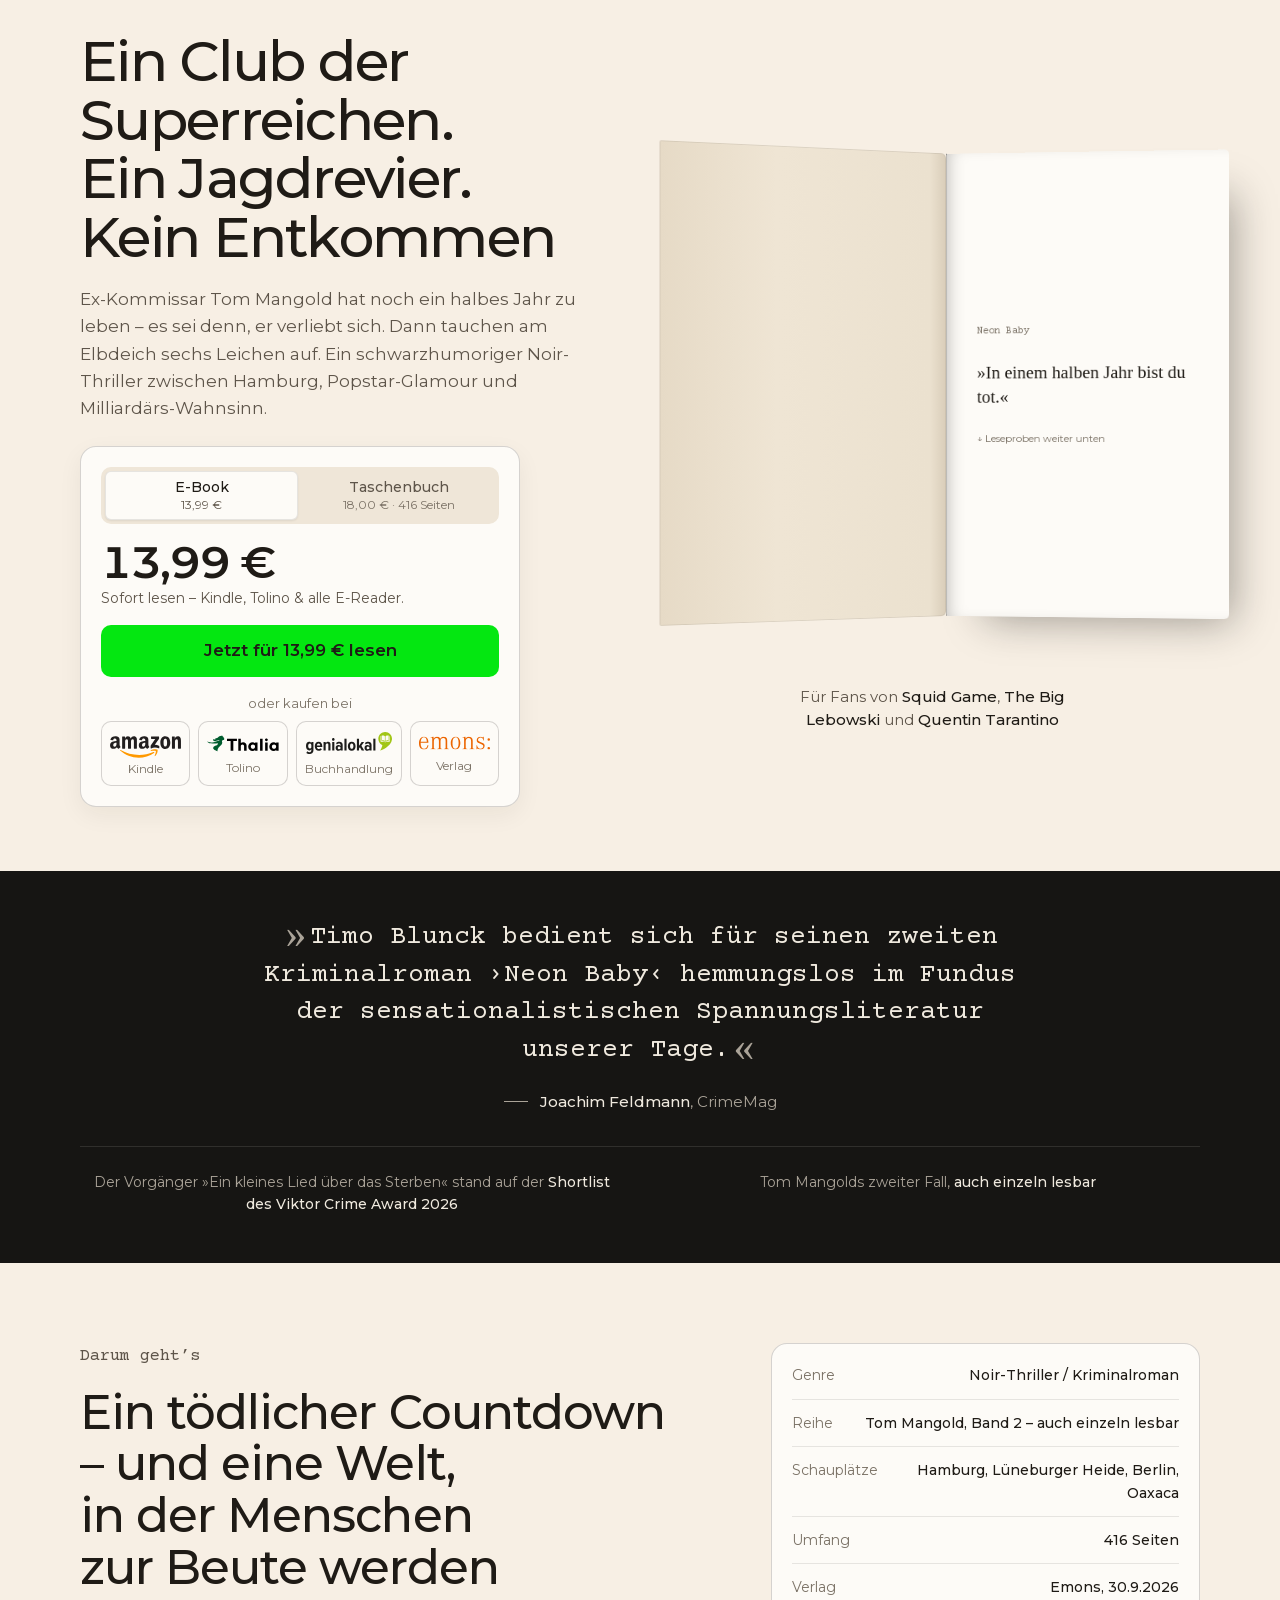
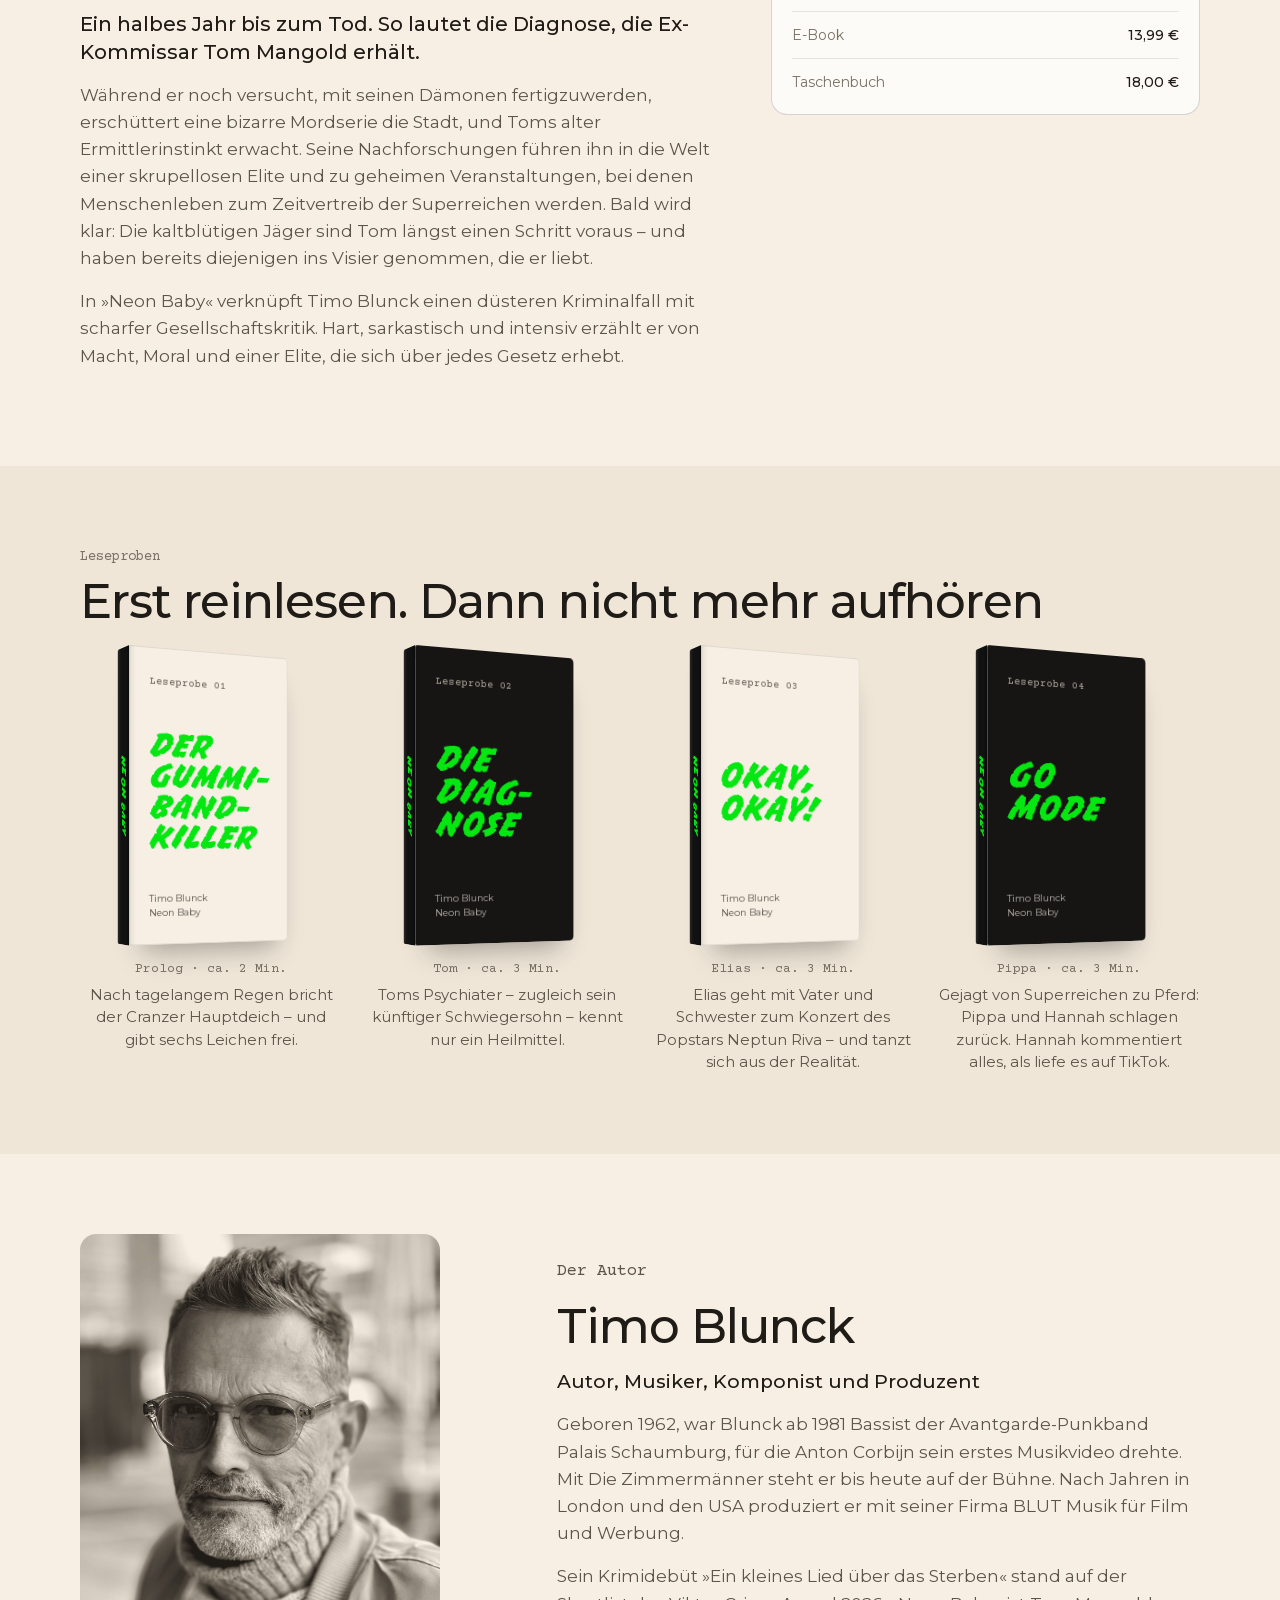
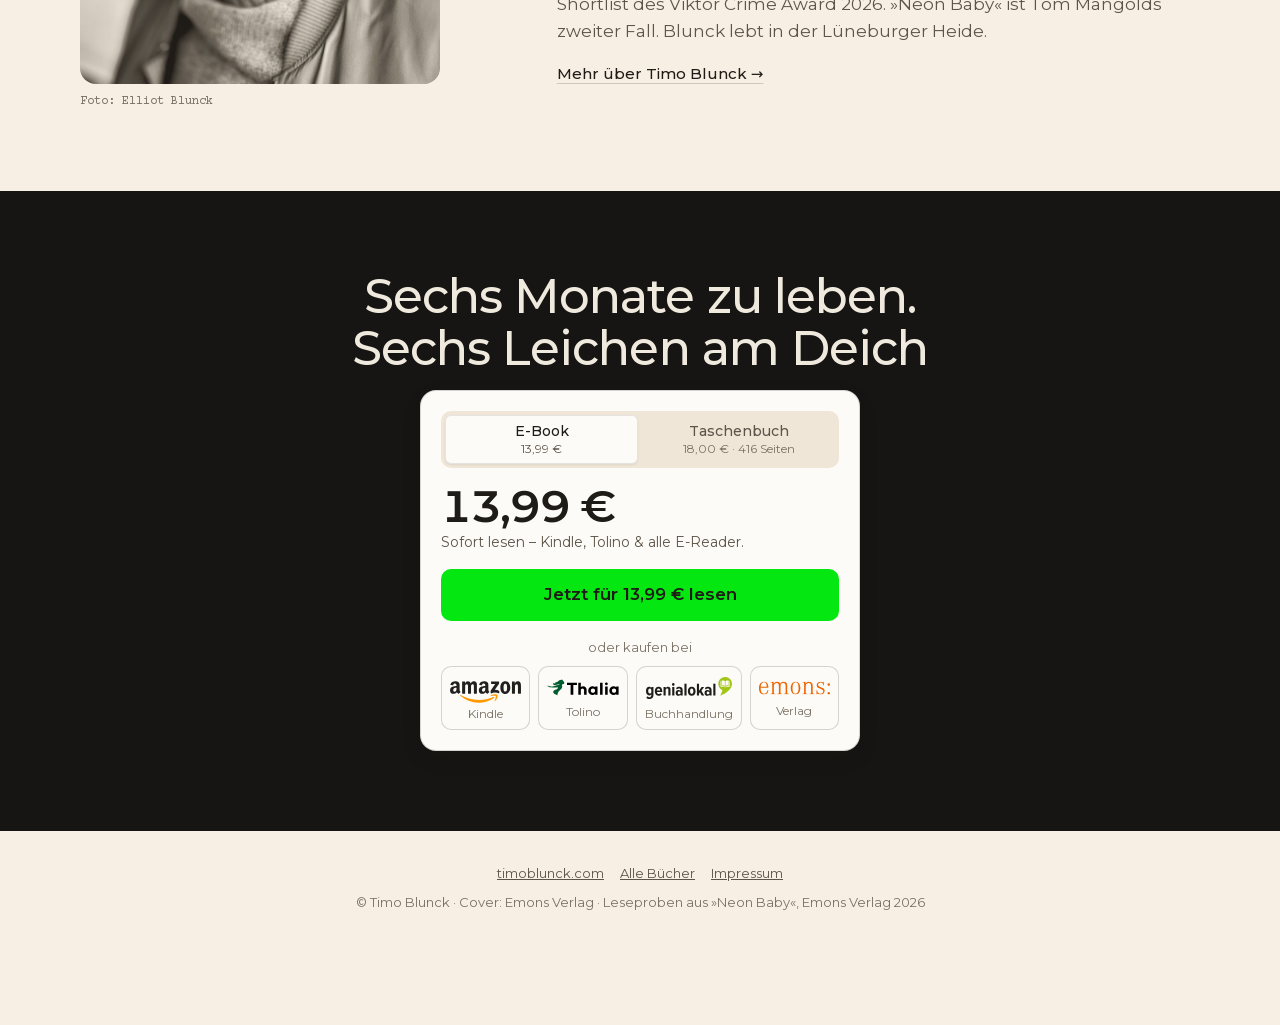
==== commit 09abb049: "Neon Baby page: remove period from author lead line Co-Authored-By: Claude Opus 5.5 <noreply@anthrop" ====
--- a/neonbaby/index.html
+++ b/neonbaby/index.html
@@ -627,7 +627,7 @@
     <div>
       <p class="eyebrow">Der Autor</p>
       <h2>Timo Blunck</h2>
-      <p class="lead">Autor, Musiker, Komponist und Produzent.</p>
+      <p class="lead">Autor, Musiker, Komponist und Produzent</p>
       <p>Geboren 1962, war Blunck ab 1981 Bassist der Avantgarde-Punkband Palais Schaumburg, für die Anton Corbijn sein erstes Musikvideo drehte. Mit Die Zimmermänner steht er bis heute auf der Bühne. Nach Jahren in London und den USA produziert er mit seiner Firma BLUT Musik für Film und Werbung.</p>
       <p>Sein Krimidebüt »Ein kleines Lied über das Sterben« stand auf der Shortlist des Viktor Crime Award 2026. »Neon Baby« ist Tom Mangolds zweiter Fall. Blunck lebt in der Lüneburger Heide.</p>
       <a class="more" href="/about.html">Mehr über Timo Blunck →</a>
